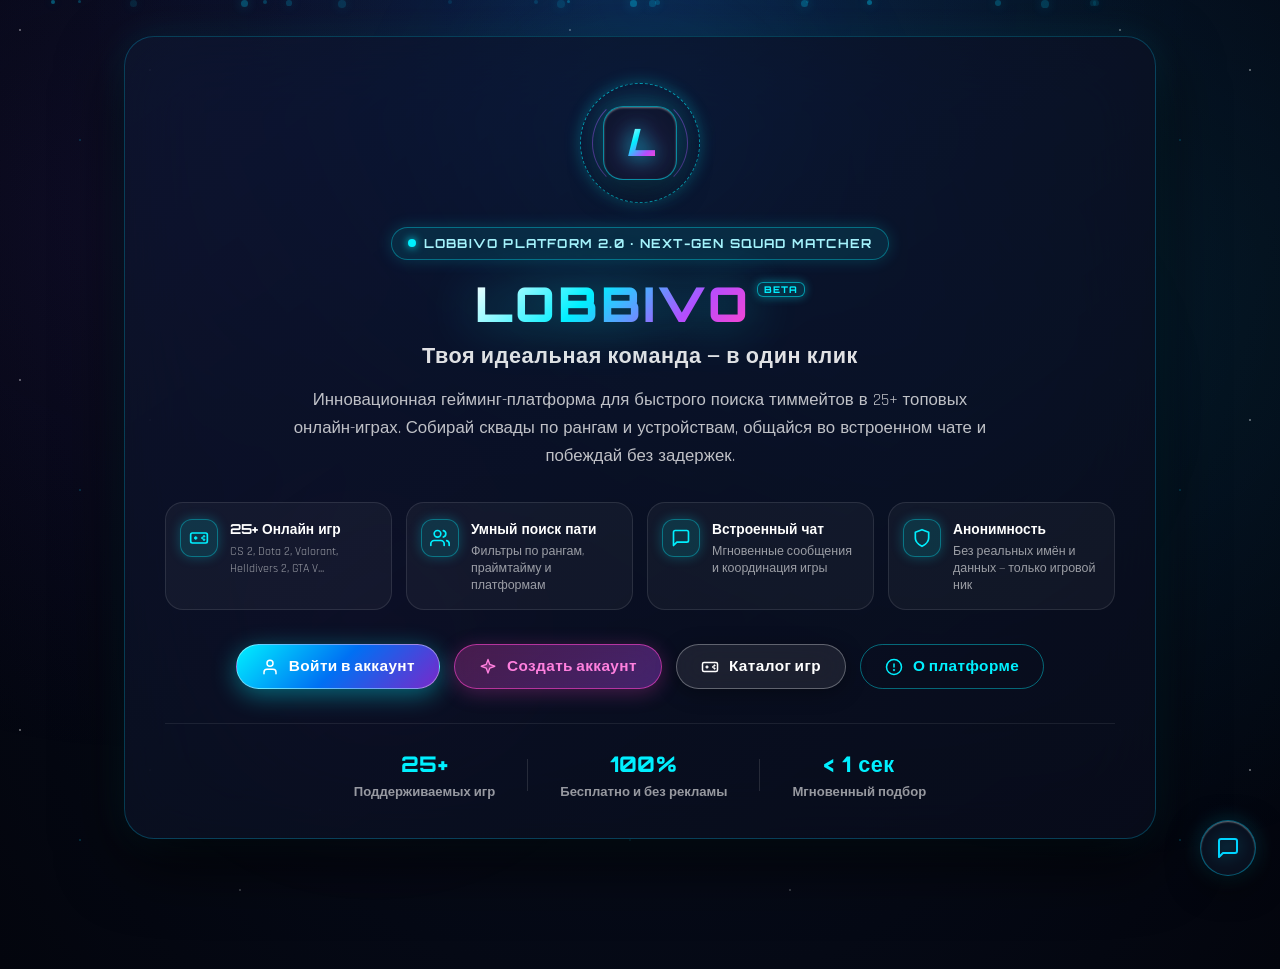
==== index.html @ b9e8d94b "Add files via upload" ====
<!DOCTYPE html>
<html lang="ru">
<head>
  <meta charset="UTF-8" />
  <meta name="viewport" content="width=device-width, initial-scale=1.0, maximum-scale=1.5, user-scalable=yes" />
  <script>
    (function() {
      try {
        var ua = navigator.userAgent || '';
        var isAndroid = /Android/i.test(ua) || (navigator.platform && /android/i.test(navigator.platform));
        if (isAndroid) {
          document.documentElement.classList.add('android-device', 'is-android');
        }
      } catch (e) {}
    })();
  </script>
  <title>LOBBIVO — Поиск тиммейтов и создание пати для 25+ онлайн-игр</title>
  <meta name="description" content="LOBBIVO — современная гейминг-платформа для быстрого поиска тиммейтов, напарников и сквадов в CS 2, Dota 2, Valorant, GTA V, Rust и др. Общайся во встроенном чате и побеждай." />
  <meta name="keywords" content="lobbivo, лоббиво, поиск тиммейтов, найти пати, поиск напарников кс 2, дота 2 тимейты, найти сквад valorant, тиммейты для игр, гейминг платформа" />
  <meta name="yandex-verification" content="14bae08dded82c6a" />
  <link rel="canonical" href="https://lobbivo.ru/" />

  <!-- Favicon & PWA Manifest for Mobile Push -->
  <link rel="icon" type="image/svg+xml" href="data:image/svg+xml,%3Csvg xmlns='http://www.w3.org/2000/svg' viewBox='0 0 100 100'%3E%3Cdefs%3E%3ClinearGradient id='g' x1='0%25' y1='0%25' x2='100%25' y2='100%25'%3E%3Cstop offset='0%25' stop-color='%2300d4ff'/%3E%3Cstop offset='50%25' stop-color='%23b44dff'/%3E%3Cstop offset='100%25' stop-color='%23ff44cc'/%3E%3C/linearGradient%3E%3C/defs%3E%3Crect width='100' height='100' rx='24' fill='url(%23g)'/%3E%3Ctext x='50' y='70' font-family='sans-serif' font-weight='900' font-size='60' fill='%23ffffff' text-anchor='middle'%3EL%3C/text%3E%3C/svg%3E" />
  <link rel="manifest" href="manifest.json" />
  <meta name="theme-color" content="#070709" />
  <meta name="mobile-web-app-capable" content="yes" />
  <meta name="apple-mobile-web-app-capable" content="yes" />
  <meta name="apple-mobile-web-app-status-bar-style" content="black-translucent" />
  <meta name="apple-mobile-web-app-title" content="Lobbivo" />

  <!-- Open Graph / Meta (Для красивого превью при отправке ссылки в Telegram, VK, Discord) -->
  <meta property="og:type" content="website" />
  <meta property="og:url" content="https://lobbivo.ru/" />
  <meta property="og:title" content="LOBBIVO — Найди свою команду для онлайн-игр" />
  <meta property="og:description" content="Платформа для быстрого поиска тиммейтов и создания сквадов в 25+ популярных играх: CS 2, Dota 2, Valorant, GTA V, Rust и др." />
  <meta property="og:site_name" content="Lobbivo" />

  <!-- Schema.org JSON-LD Structured Data for Google & Yandex -->
  <script type="application/ld+json">
  {
    "@context": "https://schema.org",
    "@type": "WebSite",
    "name": "Lobbivo",
    "url": "https://lobbivo.ru/",
    "description": "Платформа для поиска тиммейтов и создания сквадов в 25+ онлайн-играх",
    "potentialAction": {
      "@type": "SearchAction",
      "target": "https://lobbivo.ru/?q={search_term_string}",
      "query-input": "required name=search_term_string"
    }
  }
  </script>

  <!-- Telegram Web App SDK -->
  <script src="https://telegram.org/js/telegram-web-app.js"></script>

  <!-- HTTP No-Cache Headers for Immediate GitHub Pages Updates -->
  <meta http-equiv="Cache-Control" content="no-cache, no-store, must-revalidate" />
  <meta http-equiv="Pragma" content="no-cache" />
  <meta http-equiv="Expires" content="0" />

  <!-- Google Fonts (Non-blocking async load with instant system fallback) -->
  <link rel="preconnect" href="https://fonts.googleapis.com" />
  <link rel="preconnect" href="https://fonts.gstatic.com" crossorigin />
  <link rel="stylesheet" href="https://fonts.googleapis.com/css2?family=Fira+Code:wght@400;600&family=Orbitron:wght@600;700;900&family=Rajdhani:wght@500;600;700&display=swap" media="print" onload="this.media='all'" />
  <noscript>
    <link rel="stylesheet" href="https://fonts.googleapis.com/css2?family=Fira+Code:wght@400;600&family=Orbitron:wght@600;700;900&family=Rajdhani:wght@500;600;700&display=swap" />
  </noscript>

  <!-- CSS Стили (с авто-обновлением кэша v2.9.10) -->
  <link rel="stylesheet" href="css/variables.css?v=2.9.10" />
  <link rel="stylesheet" href="css/base.css?v=2.9.10" />
  <link rel="stylesheet" href="css/components.css?v=2.9.10" />
  <link rel="stylesheet" href="css/animations.css?v=2.9.10" />
  <link rel="stylesheet" href="css/media.css?v=2.9.10" />
</head>
<body>

  <!-- SVG СПРАЙТ ИКОНОК -->
  <svg style="display:none;" xmlns="http://www.w3.org/2000/svg">
    <defs>
      <linearGradient id="brandGrad" x1="0%" y1="0%" x2="100%" y2="100%">
        <stop offset="0%" stop-color="#00d4ff"/>
        <stop offset="50%" stop-color="#b44dff"/>
        <stop offset="100%" stop-color="#ff44cc"/>
      </linearGradient>
    </defs>

    <!-- ИКОНКИ МОДЕРАЦИИ И АДМИНИСТРИРОВАНИЯ -->
    <symbol id="icon-admin-shield" viewBox="0 0 24 24">
      <path d="M12 2L4 5v6.5c0 5.25 3.4 10.15 8 11.5 4.6-1.35 8-6.25 8-11.5V5l-8-3z" stroke="currentColor" stroke-width="1.8" fill="none" stroke-linejoin="round"/>
      <path d="M12 7.5l1.3 2.7 3 .4-2.2 2.1.5 3-2.6-1.4-2.6 1.4.5-3-2.2-2.1 3-.4L12 7.5z" fill="currentColor"/>
    </symbol>
    <symbol id="icon-trash" viewBox="0 0 24 24">
      <path d="M3 6h18M19 6v14a2 2 0 0 1-2 2H7a2 2 0 0 1-2-2V6m3 0V4a2 2 0 0 1 2-2h4a2 2 0 0 1 2 2v2M10 11v6M14 11v6" stroke="currentColor" stroke-width="1.8" fill="none" stroke-linecap="round" stroke-linejoin="round"/>
    </symbol>
    <symbol id="icon-mute" viewBox="0 0 24 24">
      <path d="M11 5L6 9H2v6h4l5 4V5zM23 9l-6 6M17 9l6 6" stroke="currentColor" stroke-width="1.8" fill="none" stroke-linecap="round" stroke-linejoin="round"/>
    </symbol>
    <symbol id="icon-gavel" viewBox="0 0 24 24">
      <path d="M14 13l-7.5 7.5a2.12 2.12 0 0 1-3-3L11 10M16 8l4-4 2 2-4 4M9 15l2 2M15 9l2 2M19 5l-4 4" stroke="currentColor" stroke-width="1.8" fill="none" stroke-linecap="round" stroke-linejoin="round"/>
    </symbol>
    <symbol id="icon-bell" viewBox="0 0 24 24">
      <path d="M18 8A6 6 0 0 0 6 8c0 7-3 9-3 9h18s-3-2-3-9" stroke="currentColor" stroke-width="1.8" fill="none" stroke-linecap="round" stroke-linejoin="round"/>
      <path d="M13.73 21a2 2 0 0 1-3.46 0" stroke="currentColor" stroke-width="1.8" fill="none" stroke-linecap="round" stroke-linejoin="round"/>
    </symbol>

    <!-- ИКОНКИ УСТРОЙСТВ (СТИЛИЗОВАННЫЙ КИБЕРПАНК МИНИМАЛИЗМ) -->
    <!-- 1. PC -->
    <symbol id="icon-device-pc" viewBox="0 0 24 24">
      <rect x="2" y="3" width="20" height="13" rx="2" stroke="currentColor" stroke-width="1.8" fill="none"/>
      <rect x="4" y="5" width="16" height="9" rx="1" fill="currentColor" fill-opacity="0.12"/>
      <line x1="12" y1="16" x2="12" y2="20" stroke="currentColor" stroke-width="1.8" stroke-linecap="round"/>
      <path d="M7 20h10" stroke="currentColor" stroke-width="1.8" stroke-linecap="round"/>
      <circle cx="12" cy="9.5" r="2" fill="currentColor" fill-opacity="0.3" stroke="currentColor" stroke-width="1.2"/>
    </symbol>

    <!-- 2. PlayStation -->
    <symbol id="icon-device-playstation" viewBox="0 0 24 24">
      <path d="M4 14.5c-1 3 0 5 2 5 2.5 0 3.5-3 6-3s3.5 3 6 3c2 0 3-2 2-5L19 7a3 3 0 0 0-3-3H8a3 3 0 0 0-3 3l-1 7.5z" stroke="currentColor" stroke-width="1.8" fill="none" stroke-linejoin="round"/>
      <path d="M7 9v3M5.5 10.5h3" stroke="currentColor" stroke-width="1.5" stroke-linecap="round"/>
      <circle cx="16.5" cy="9" r="0.9" fill="currentColor"/>
      <circle cx="15" cy="10.5" r="0.9" fill="currentColor"/>
      <circle cx="18" cy="10.5" r="0.9" fill="currentColor"/>
      <circle cx="16.5" cy="12" r="0.9" fill="currentColor"/>
      <rect x="10" y="7" width="4" height="2.5" rx="0.8" fill="currentColor" fill-opacity="0.35" stroke="currentColor" stroke-width="1"/>
    </symbol>

    <!-- 3. Xbox -->
    <symbol id="icon-device-xbox" viewBox="0 0 24 24">
      <path d="M4 14.5c-1.2 3.2 0 5.5 2.2 5.5 2.2 0 3.8-3.2 5.8-3.2s3.6 3.2 5.8 3.2c2.2 0 3.4-2.3 2.2-5.5L19 7a3 3 0 0 0-3-3H8a3 3 0 0 0-3 3l-1 7.5z" stroke="currentColor" stroke-width="1.8" fill="none" stroke-linejoin="round"/>
      <circle cx="12" cy="7.2" r="2.2" stroke="currentColor" stroke-width="1.3" fill="none"/>
      <path d="M10.8 6.2l2.4 2M13.2 6.2l-2.4 2" stroke="currentColor" stroke-width="1.1" stroke-linecap="round"/>
      <circle cx="7.5" cy="10" r="1.6" fill="currentColor" fill-opacity="0.4" stroke="currentColor" stroke-width="1.2"/>
      <circle cx="14" cy="13.2" r="1.6" fill="currentColor" fill-opacity="0.4" stroke="currentColor" stroke-width="1.2"/>
      <path d="M9.5 13.5h2M10.5 12.5v2" stroke="currentColor" stroke-width="1.4" stroke-linecap="round"/>
    </symbol>

    <!-- 4. Nintendo Switch -->
    <symbol id="icon-device-nintendo" viewBox="0 0 24 24">
      <rect x="2.5" y="5" width="19" height="14" rx="2.5" stroke="currentColor" stroke-width="1.8" fill="none"/>
      <rect x="7" y="6.5" width="10" height="11" rx="0.5" fill="currentColor" fill-opacity="0.15" stroke="currentColor" stroke-width="1.2"/>
      <circle cx="4.8" cy="9.5" r="1.2" fill="currentColor" fill-opacity="0.4" stroke="currentColor" stroke-width="1.1"/>
      <circle cx="4.8" cy="14" r="0.7" fill="currentColor"/>
      <circle cx="19.2" cy="13.5" r="1.2" fill="currentColor" fill-opacity="0.4" stroke="currentColor" stroke-width="1.1"/>
      <circle cx="19.2" cy="9" r="0.7" fill="currentColor"/>
      <line x1="4.8" y1="6.8" x2="4.8" y2="7.8" stroke="currentColor" stroke-width="1.2"/>
      <line x1="18.7" y1="7.3" x2="19.7" y2="7.3" stroke="currentColor" stroke-width="1.2"/>
    </symbol>

    <!-- 5. Mobile -->
    <symbol id="icon-device-mobile" viewBox="0 0 24 24">
      <rect x="5.5" y="2" width="13" height="20" rx="2.8" stroke="currentColor" stroke-width="1.8" fill="none"/>
      <rect x="7.5" y="4.5" width="9" height="15" rx="1.2" fill="currentColor" fill-opacity="0.12"/>
      <circle cx="12" cy="3.5" r="0.75" fill="currentColor"/>
      <circle cx="12" cy="11" r="2.2" stroke="currentColor" stroke-width="1.2" stroke-dasharray="2 1.5" fill="none"/>
      <circle cx="12" cy="11" r="0.75" fill="currentColor"/>
      <line x1="10" y1="18" x2="14" y2="18" stroke="currentColor" stroke-width="1.5" stroke-linecap="round"/>
    </symbol>

    <!-- 6. Other / VR / Gear -->
    <symbol id="icon-device-other" viewBox="0 0 24 24">
      <path d="M3 9a3 3 0 0 1 3-3h12a3 3 0 0 1 3 3v4a3 3 0 0 1-3 3H6a3 3 0 0 1-3-3V9z" stroke="currentColor" stroke-width="1.8" fill="none"/>
      <circle cx="8.5" cy="11" r="2.2" fill="currentColor" fill-opacity="0.3" stroke="currentColor" stroke-width="1.3"/>
      <circle cx="15.5" cy="11" r="2.2" fill="currentColor" fill-opacity="0.3" stroke="currentColor" stroke-width="1.3"/>
      <path d="M3 11C1.8 11 1 12 1 13.5S2 16 3 16M21 11c1.2 0 2 1 2 2.5s-1 2.5-2 2.5" stroke="currentColor" stroke-width="1.5" stroke-linecap="round"/>
      <line x1="10" y1="7.8" x2="14" y2="7.8" stroke="currentColor" stroke-width="1.4" stroke-linecap="round" opacity="0.6"/>
    </symbol>

    <!-- ГЛАВНАЯ ИКОНКА -->
    <symbol id="icon-main" viewBox="0 0 100 100">
      <rect x="5" y="5" width="90" height="90" rx="20" fill="url(#brandGrad)" stroke="none"/>
      <rect x="18" y="18" width="64" height="64" rx="14" fill="none" stroke="rgba(255,255,255,0.2)" stroke-width="2.5"/>
      <circle cx="35" cy="42" r="7" fill="rgba(255,255,255,0.3)" stroke="none"/>
      <circle cx="65" cy="42" r="7" fill="rgba(255,255,255,0.3)" stroke="none"/>
      <circle cx="35" cy="42" r="3.5" fill="rgba(255,255,255,0.7)" stroke="none"/>
      <circle cx="65" cy="42" r="3.5" fill="rgba(255,255,255,0.7)" stroke="none"/>
      <path d="M 32 60 Q 50 75 68 60" fill="none" stroke="rgba(255,255,255,0.4)" stroke-width="3" stroke-linecap="round"/>
      <circle cx="25" cy="25" r="3" fill="rgba(255,255,255,0.15)"/>
      <circle cx="75" cy="25" r="3" fill="rgba(255,255,255,0.15)"/>
      <circle cx="25" cy="75" r="3" fill="rgba(255,255,255,0.15)"/>
      <circle cx="75" cy="75" r="3" fill="rgba(255,255,255,0.15)"/>
    </symbol>

    <!-- ИКОНКИ ДЛЯ 25 ИГР (МИНИМАЛИСТИЧНЫЕ УЗНАВАЕМЫЕ ЛОГОТИПЫ) -->
    <!-- 1. CS 2 -->
    <symbol id="icon-csgo" viewBox="0 0 24 24">
      <circle cx="12" cy="12" r="9.5" stroke="currentColor" stroke-width="1.8" fill="none"/>
      <path d="M12 2.5v3M12 18.5v3M2.5 12h3M18.5 12h3" stroke="currentColor" stroke-width="1.8" stroke-linecap="round"/>
      <path d="M8 8h3v8H8zm5 0h3v8h-3z" fill="currentColor" fill-opacity="0.35" stroke="currentColor" stroke-width="1.4"/>
      <circle cx="12" cy="12" r="1.5" fill="currentColor"/>
    </symbol>

    <!-- 2. Dota 2 -->
    <symbol id="icon-dota2" viewBox="0 0 24 24">
      <rect x="3" y="3" width="18" height="18" rx="3.5" stroke="currentColor" stroke-width="1.8" fill="none"/>
      <path d="M6 6h4.5v4.5H6z" fill="currentColor" fill-opacity="0.35" stroke="currentColor" stroke-width="1.4"/>
      <path d="M13.5 13.5H18V18h-4.5z" fill="currentColor" fill-opacity="0.35" stroke="currentColor" stroke-width="1.4"/>
      <path d="M18.5 5.5L5.5 18.5" stroke="currentColor" stroke-width="2.2" stroke-linecap="round"/>
    </symbol>

    <!-- 3. Valorant -->
    <symbol id="icon-valorant" viewBox="0 0 24 24">
      <path d="M3.5 4h5.5l7 14h-5.5z" fill="currentColor" fill-opacity="0.35" stroke="currentColor" stroke-width="1.6" stroke-linejoin="round"/>
      <path d="M16 4h4.5l-4 7.5h-4.5z" fill="currentColor" fill-opacity="0.35" stroke="currentColor" stroke-width="1.6" stroke-linejoin="round"/>
    </symbol>

    <!-- 4. GTA V Online -->
    <symbol id="icon-gta5" viewBox="0 0 24 24">
      <path d="M4 3h5l3 11 3-11h5l-6 18h-4L4 3z" fill="currentColor" fill-opacity="0.3" stroke="currentColor" stroke-width="1.8" stroke-linejoin="round"/>
      <path d="M8.5 8.5h7M10 13h4" stroke="currentColor" stroke-width="1.6" stroke-linecap="round"/>
    </symbol>

    <!-- 5. Rust -->
    <symbol id="icon-rust" viewBox="0 0 24 24">
      <circle cx="12" cy="12" r="9" stroke="currentColor" stroke-width="1.8" fill="none"/>
      <circle cx="12" cy="12" r="3" fill="currentColor" fill-opacity="0.35" stroke="currentColor" stroke-width="1.5"/>
      <path d="M12 3v6M4.2 16.5l5.2-3M19.8 16.5l-5.2-3" stroke="currentColor" stroke-width="2" stroke-linecap="round"/>
      <path d="M9.5 5.5a7 7 0 0 1 5 0M4.5 14.5a7 7 0 0 1 2.5-4.5M19.5 14.5a7 7 0 0 0-2.5-4.5" stroke="currentColor" stroke-width="1.6" stroke-linecap="round"/>
    </symbol>

    <!-- 6. Apex Legends -->
    <symbol id="icon-apex" viewBox="0 0 24 24">
      <path d="M12 2L3 19h4.5l4.5-9 4.5 9H21L12 2z" fill="currentColor" fill-opacity="0.35" stroke="currentColor" stroke-width="1.8" stroke-linejoin="round"/>
      <path d="M8.5 15.5h7" stroke="currentColor" stroke-width="2" stroke-linecap="round"/>
    </symbol>

    <!-- 7. Fortnite -->
    <symbol id="icon-fortnite" viewBox="0 0 24 24">
      <path d="M6 3h12v4.5h-7v3.5h6v4h-6V21H6V3z" fill="currentColor" fill-opacity="0.3" stroke="currentColor" stroke-width="1.8" stroke-linejoin="round"/>
      <circle cx="15.5" cy="17" r="1.5" fill="currentColor"/>
    </symbol>

    <!-- 8. Minecraft -->
    <symbol id="icon-minecraft" viewBox="0 0 24 24">
      <rect x="3" y="3" width="18" height="18" rx="3" stroke="currentColor" stroke-width="1.8" fill="none"/>
      <rect x="6.5" y="7" width="3.5" height="3.5" fill="currentColor"/>
      <rect x="14" y="7" width="3.5" height="3.5" fill="currentColor"/>
      <path d="M10 10.5h4v3h2v4.5h-2.5v-2h-3v2H8V13.5h2v-3z" fill="currentColor"/>
    </symbol>

    <!-- 9. Warzone -->
    <symbol id="icon-warzone" viewBox="0 0 24 24">
      <circle cx="12" cy="12" r="9.5" stroke="currentColor" stroke-width="1.6" stroke-dasharray="4 2" fill="none"/>
      <path d="M7.5 11c0-3 2-5 4.5-5s4.5 2 4.5 5c0 2-.8 3.2-1.5 4v2.5h-6V15c-.7-.8-1.5-2-1.5-4z" fill="currentColor" fill-opacity="0.3" stroke="currentColor" stroke-width="1.6"/>
      <circle cx="10" cy="11.5" r="1" fill="currentColor"/>
      <circle cx="14" cy="11.5" r="1" fill="currentColor"/>
      <path d="M10 17.5v2M12 17.5v2M14 17.5v2" stroke="currentColor" stroke-width="1.5" stroke-linecap="round"/>
    </symbol>

    <!-- 10. PUBG -->
    <symbol id="icon-pubg" viewBox="0 0 24 24">
      <path d="M4 13C4 7.5 7.5 4 12 4s8 3.5 8 9v4c0 1.5-1 2-2 2H6c-1 0-2-.5-2-2v-4z" fill="currentColor" fill-opacity="0.25" stroke="currentColor" stroke-width="1.8"/>
      <path d="M5 11h14v4H5z" fill="currentColor" fill-opacity="0.35" stroke="currentColor" stroke-width="1.5"/>
      <line x1="7" y1="13" x2="17" y2="13" stroke="currentColor" stroke-width="2" stroke-linecap="round"/>
      <path d="M8 17h8" stroke="currentColor" stroke-width="1.5" stroke-linecap="round"/>
    </symbol>

    <!-- 11. Rocket League -->
    <symbol id="icon-rocket" viewBox="0 0 24 24">
      <path d="M12 2l8 4v7c0 5-3.5 8-8 9-4.5-1-8-4-8-9V6l8-4z" stroke="currentColor" stroke-width="1.6" fill="none"/>
      <path d="M9 13.5l3-6 3 6-1 2h-4l-1-2z" fill="currentColor" fill-opacity="0.35" stroke="currentColor" stroke-width="1.5"/>
      <path d="M10.5 15.5l-1.5 2M13.5 15.5l1.5 2M12 15.5v3" stroke="currentColor" stroke-width="1.5" stroke-linecap="round"/>
    </symbol>

    <!-- 12. Rainbow Six Siege -->
    <symbol id="icon-rainbow" viewBox="0 0 24 24">
      <circle cx="12" cy="12" r="9.5" stroke="currentColor" stroke-width="1.8" fill="none"/>
      <path d="M14 6h-3.5a4.5 4.5 0 0 0-4.5 4.5V13a4.5 4.5 0 1 0 9 0v-1h-4.5" stroke="currentColor" stroke-width="2" stroke-linecap="round" stroke-linejoin="round" fill="none"/>
      <circle cx="12" cy="14" r="1.5" fill="currentColor"/>
    </symbol>

    <!-- 13. Overwatch 2 -->
    <symbol id="icon-overwatch" viewBox="0 0 24 24">
      <circle cx="12" cy="12" r="9.5" stroke="currentColor" stroke-width="1.8" fill="none"/>
      <path d="M7 6l5 4 5-4" stroke="currentColor" stroke-width="2" stroke-linecap="round" stroke-linejoin="round" fill="none"/>
      <path d="M6 14.5l3.5-3 2.5 2 2.5-2 3.5 3" stroke="currentColor" stroke-width="2" stroke-linecap="round" stroke-linejoin="round" fill="none"/>
      <path d="M9.5 11.5v6M14.5 11.5v6" stroke="currentColor" stroke-width="2" stroke-linecap="round"/>
    </symbol>

    <!-- 14. League of Legends -->
    <symbol id="icon-league" viewBox="0 0 24 24">
      <path d="M4 3h4v13h10v4H4V3z" fill="currentColor" fill-opacity="0.35" stroke="currentColor" stroke-width="1.8" stroke-linejoin="round"/>
      <path d="M11 6l5 4-5 4M14 3l6 6-6 6" stroke="currentColor" stroke-width="1.6" stroke-linecap="round" stroke-linejoin="round"/>
    </symbol>

    <!-- 15. Escape from Tarkov -->
    <symbol id="icon-tarkov" viewBox="0 0 24 24">
      <polygon points="12,2 22,7 22,17 12,22 2,17 2,7" stroke="currentColor" stroke-width="1.8" fill="none"/>
      <path d="M8 8l8 8M16 8l-8 8" stroke="currentColor" stroke-width="1.6"/>
      <circle cx="12" cy="12" r="3" fill="currentColor" fill-opacity="0.35" stroke="currentColor" stroke-width="1.6"/>
      <line x1="12" y1="5" x2="12" y2="19" stroke="currentColor" stroke-width="1.5" stroke-dasharray="2 2"/>
    </symbol>

    <!-- 16. Destiny 2 -->
    <symbol id="icon-destiny" viewBox="0 0 24 24">
      <path d="M12 3l3.5 6.5h-7L12 3z" fill="currentColor" fill-opacity="0.35" stroke="currentColor" stroke-width="1.6"/>
      <path d="M4 14l6.5-1.5-3.5 6L4 14z" fill="currentColor" fill-opacity="0.35" stroke="currentColor" stroke-width="1.6"/>
      <path d="M20 14l-6.5-1.5 3.5 6L20 14z" fill="currentColor" fill-opacity="0.35" stroke="currentColor" stroke-width="1.6"/>
      <circle cx="12" cy="12" r="2" fill="currentColor"/>
    </symbol>

    <!-- 17. World of Warcraft -->
    <symbol id="icon-wow" viewBox="0 0 24 24">
      <circle cx="12" cy="12" r="9.5" stroke="currentColor" stroke-width="1.6" fill="none"/>
      <path d="M5 7l3 10 4-7 4 7 3-10" stroke="currentColor" stroke-width="2" stroke-linecap="round" stroke-linejoin="round" fill="none"/>
      <path d="M9 13.5h6" stroke="currentColor" stroke-width="1.6"/>
      <circle cx="12" cy="6.5" r="1.5" fill="currentColor"/>
    </symbol>

    <!-- 18. Deadlock -->
    <symbol id="icon-deadlock" viewBox="0 0 24 24">
      <polygon points="12,2 21,12 12,22 3,12" stroke="currentColor" stroke-width="1.8" fill="none"/>
      <circle cx="12" cy="10" r="3" fill="currentColor" fill-opacity="0.35" stroke="currentColor" stroke-width="1.5"/>
      <path d="M10.5 12.5L9.5 17h5l-1-4.5" fill="currentColor" fill-opacity="0.35" stroke="currentColor" stroke-width="1.5"/>
      <circle cx="12" cy="10" r="1" fill="currentColor"/>
    </symbol>

    <!-- 19. Marvel Rivals -->
    <symbol id="icon-marvel" viewBox="0 0 24 24">
      <rect x="3" y="4" width="18" height="16" rx="2.5" stroke="currentColor" stroke-width="1.8" fill="none"/>
      <path d="M6 16V8l3.5 5L13 8v8" stroke="currentColor" stroke-width="2" stroke-linecap="round" stroke-linejoin="round" fill="none"/>
      <path d="M15.5 16v-8h2.5a2 2 0 0 1 0 4h-2.5l2.5 4" stroke="currentColor" stroke-width="1.8" stroke-linecap="round" stroke-linejoin="round"/>
    </symbol>

    <!-- 20. XDefiant -->
    <symbol id="icon-xdefiant" viewBox="0 0 24 24">
      <path d="M4 4l6 8-6 8h4.5l3.5-5 3.5 5H20l-6-8 6-8h-4.5L12 9 8.5 4H4z" fill="currentColor" fill-opacity="0.35" stroke="currentColor" stroke-width="1.6" stroke-linejoin="round"/>
      <circle cx="12" cy="12" r="1.5" fill="currentColor"/>
    </symbol>

    <!-- 21. The Finals -->
    <symbol id="icon-thefinals" viewBox="0 0 24 24">
      <polygon points="12,3 21,19 3,19" stroke="currentColor" stroke-width="1.8" fill="none"/>
      <polygon points="12,8 17,17 7,17" fill="currentColor" fill-opacity="0.35" stroke="currentColor" stroke-width="1.5"/>
      <line x1="9" y1="12" x2="15" y2="12" stroke="currentColor" stroke-width="1.8" stroke-linecap="round"/>
      <circle cx="12" cy="14.5" r="1" fill="currentColor"/>
    </symbol>

    <!-- 22. Ready or Not -->
    <symbol id="icon-readyornot" viewBox="0 0 24 24">
      <polygon points="12,2 21,6 21,14 12,22 3,14 3,6" stroke="currentColor" stroke-width="1.8" fill="none"/>
      <path d="M12 6l1.8 3.8 4.2.6-3 3 .7 4.2-3.7-2-3.7 2 .7-4.2-3-3 4.2-.6z" fill="currentColor" fill-opacity="0.35" stroke="currentColor" stroke-width="1.4"/>
    </symbol>

    <!-- 23. Helldivers 2 -->
    <symbol id="icon-helldivers2" viewBox="0 0 24 24">
      <circle cx="12" cy="12" r="9.5" stroke="currentColor" stroke-width="1.8" fill="none"/>
      <path d="M8 8l4-3 4 3v4c0 3-1.5 5-4 6-2.5-1-4-3-4-6V8z" fill="currentColor" fill-opacity="0.35" stroke="currentColor" stroke-width="1.6"/>
      <path d="M10 10.5h.01M14 10.5h.01" stroke="currentColor" stroke-width="2.5" stroke-linecap="round"/>
      <path d="M10.5 14h3" stroke="currentColor" stroke-width="1.5" stroke-linecap="round"/>
      <path d="M4 12h3M17 12h3" stroke="currentColor" stroke-width="1.8" stroke-linecap="round"/>
    </symbol>

    <!-- 24. Palworld -->
    <symbol id="icon-palworld" viewBox="0 0 24 24">
      <circle cx="12" cy="12" r="9.5" stroke="currentColor" stroke-width="1.8" fill="none"/>
      <path d="M12 4c2 3 4 5.5 4 8.5a4 4 0 1 1-8 0c0-3 2-5.5 4-8.5z" fill="currentColor" fill-opacity="0.35" stroke="currentColor" stroke-width="1.6"/>
      <circle cx="12" cy="13.5" r="1.5" fill="currentColor"/>
    </symbol>

    <!-- 25. Baldur's Gate 3 -->
    <symbol id="icon-bg3" viewBox="0 0 24 24">
      <polygon points="12,2 21,7 21,17 12,22 3,17 3,7" stroke="currentColor" stroke-width="1.8" fill="none"/>
      <path d="M9 8a3 3 0 0 1 6 0c0 2-1 3-1 4.5v3.5l-2-1.5-2 1.5v-3.5C10 11 9 10 9 8z" fill="currentColor" fill-opacity="0.35" stroke="currentColor" stroke-width="1.5"/>
      <path d="M7 11c0 2 1 3.5 2 4M17 11c0 2-1 3.5-2 4" stroke="currentColor" stroke-width="1.5" stroke-linecap="round"/>
      <circle cx="12" cy="8.5" r="1" fill="currentColor"/>
    </symbol>

    <symbol id="icon-default" viewBox="0 0 24 24">
      <path d="M12 2C6.48 2 2 6.48 2 12s4.48 10 10 10 10-4.48 10-10S17.52 2 12 2z" stroke="currentColor" stroke-width="2" fill="none"/>
      <circle cx="12" cy="12" r="3" fill="currentColor" opacity="0.3"/>
    </symbol>

    <!-- ИКОНКИ МЕНЮ ПРОФИЛЯ (ФОТО 2) -->
    <symbol id="icon-user-round" viewBox="0 0 24 24">
      <circle cx="12" cy="7" r="4" stroke="currentColor" stroke-width="1.8" fill="none"/>
      <path d="M4 21v-2a6 6 0 0 1 12 0v2" stroke="currentColor" stroke-width="1.8" fill="none" stroke-linecap="round"/>
    </symbol>
    <symbol id="icon-palette-menu" viewBox="0 0 24 24">
      <path d="M12 2C6.5 2 2 6.5 2 12s4.5 10 10 10c1.1 0 2-.9 2-2 0-.5-.2-1-.5-1.4-.3-.4-.5-.9-.5-1.6 0-1.1.9-2 2-2h2.4c3.1 0 5.6-2.5 5.6-5.6C23 6.1 18 2 12 2z" stroke="currentColor" stroke-width="1.8" fill="none"/>
      <circle cx="7.5" cy="11.5" r="1.3" fill="currentColor"/>
      <circle cx="10.5" cy="7.5" r="1.3" fill="currentColor"/>
      <circle cx="14.5" cy="7.5" r="1.3" fill="currentColor"/>
      <circle cx="17.5" cy="11.5" r="1.3" fill="currentColor"/>
    </symbol>
    <symbol id="icon-nodes-menu" viewBox="0 0 24 24">
      <circle cx="12" cy="12" r="3" stroke="currentColor" stroke-width="1.8" fill="none"/>
      <circle cx="5" cy="6" r="2" stroke="currentColor" stroke-width="1.6" fill="currentColor" fill-opacity="0.3"/>
      <circle cx="19" cy="6" r="2" stroke="currentColor" stroke-width="1.6" fill="currentColor" fill-opacity="0.3"/>
      <circle cx="5" cy="18" r="2" stroke="currentColor" stroke-width="1.6" fill="currentColor" fill-opacity="0.3"/>
      <circle cx="19" cy="18" r="2" stroke="currentColor" stroke-width="1.6" fill="currentColor" fill-opacity="0.3"/>
      <line x1="6.5" y1="7.5" x2="9.8" y2="10.2" stroke="currentColor" stroke-width="1.6"/>
      <line x1="17.5" y1="7.5" x2="14.2" y2="10.2" stroke="currentColor" stroke-width="1.6"/>
      <line x1="6.5" y1="16.5" x2="9.8" y2="13.8" stroke="currentColor" stroke-width="1.6"/>
      <line x1="17.5" y1="16.5" x2="14.2" y2="13.8" stroke="currentColor" stroke-width="1.6"/>
    </symbol>
    <symbol id="icon-logout-door" viewBox="0 0 24 24">
      <rect x="3" y="4" width="9" height="16" rx="2" stroke="currentColor" stroke-width="1.8" fill="none"/>
      <path d="M14 8l4 4-4 4" stroke="currentColor" stroke-width="1.8" stroke-linecap="round" stroke-linejoin="round"/>
      <line x1="8" y1="12" x2="18" y2="12" stroke="currentColor" stroke-width="1.8" stroke-linecap="round"/>
    </symbol>

    <!-- ИКОНКИ ИНТЕРФЕЙСА -->
    <symbol id="icon-chat" viewBox="0 0 24 24"><path d="M21 15a2 2 0 0 1-2 2H7l-4 4V5a2 2 0 0 1 2-2h14a2 2 0 0 1 2 2z" stroke="currentColor" stroke-width="2" fill="none" stroke-linecap="round" stroke-linejoin="round"/></symbol>
    <symbol id="icon-close" viewBox="0 0 24 24"><path d="M18 6L6 18" stroke="currentColor" stroke-width="2" stroke-linecap="round"/><path d="M6 6l12 12" stroke="currentColor" stroke-width="2" stroke-linecap="round"/></symbol>
    <symbol id="icon-send" viewBox="0 0 24 24"><path d="M2 21L23 12 2 3v7l15 2-15 2z" fill="currentColor"/></symbol>
    <symbol id="icon-profile" viewBox="0 0 24 24"><path d="M20 21v-2a4 4 0 0 0-4-4H8a4 4 0 0 0-4 4v2" stroke="currentColor" stroke-width="2" fill="none" stroke-linecap="round"/><circle cx="12" cy="7" r="4" stroke="currentColor" stroke-width="2" fill="none"/></symbol>
    <symbol id="icon-about" viewBox="0 0 24 24"><circle cx="12" cy="12" r="10" stroke="currentColor" stroke-width="2" fill="none"/><circle cx="12" cy="16" r="1" fill="currentColor"/><path d="M12 8v4" stroke="currentColor" stroke-width="2" stroke-linecap="round"/></symbol>
    <symbol id="icon-logout" viewBox="0 0 24 24"><path d="M9 21H5a2 2 0 0 1-2-2V5a2 2 0 0 1 2-2h4" stroke="currentColor" stroke-width="2" fill="none" stroke-linecap="round"/><polyline points="16 17 21 12 16 7" stroke="currentColor" stroke-width="2" fill="none" stroke-linecap="round"/><line x1="21" y1="12" x2="9" y2="12" stroke="currentColor" stroke-width="2"/></symbol>
    <symbol id="icon-back" viewBox="0 0 24 24"><polyline points="15 18 9 12 15 6" stroke="currentColor" stroke-width="2" fill="none" stroke-linecap="round"/></symbol>
    <symbol id="icon-game" viewBox="0 0 24 24"><rect x="2" y="6" width="20" height="12" rx="2" stroke="currentColor" stroke-width="2" fill="none"/><line x1="6" y1="12" x2="10" y2="12" stroke="currentColor" stroke-width="2"/><line x1="8" y1="10" x2="8" y2="14" stroke="currentColor" stroke-width="2"/><circle cx="16" cy="12" r="1" fill="currentColor"/><circle cx="18" cy="10" r="1" fill="currentColor"/><circle cx="18" cy="14" r="1" fill="currentColor"/></symbol>
    <symbol id="icon-users" viewBox="0 0 24 24"><path d="M17 21v-2a4 4 0 0 0-4-4H5a4 4 0 0 0-4 4v2" stroke="currentColor" stroke-width="2" fill="none" stroke-linecap="round"/><circle cx="9" cy="7" r="4" stroke="currentColor" stroke-width="2" fill="none"/><path d="M23 21v-2a4 4 0 0 0-3-3.87" stroke="currentColor" stroke-width="2" fill="none" stroke-linecap="round"/><path d="M16 3.13a4 4 0 0 1 0 7.75" stroke="currentColor" stroke-width="2" fill="none" stroke-linecap="round"/></symbol>
    <symbol id="icon-home" viewBox="0 0 24 24"><path d="M3 12l2-2m0 0l7-7 7 7M5 10v10a1 1 0 001 1h3m10-11l2 2m-2-2v10a1 1 0 01-1 1h-3m-4 0a1 1 0 01-1-1v-4a1 1 0 011-1h2a1 1 0 011 1v4a1 1 0 01-1 1" stroke="currentColor" stroke-width="2" fill="none" stroke-linecap="round"/></symbol>
    <symbol id="icon-flag" viewBox="0 0 24 24"><path d="M4 21V4h16l-4 6 4 6H4" stroke="currentColor" stroke-width="2" fill="none" stroke-linecap="round"/></symbol>
    <symbol id="icon-plus" viewBox="0 0 24 24"><path d="M12 4v16M4 12h16" stroke="currentColor" stroke-width="2" stroke-linecap="round"/></symbol>
    <symbol id="icon-settings" viewBox="0 0 24 24"><circle cx="12" cy="12" r="3" stroke="currentColor" stroke-width="2" fill="none"/><path d="M12 1v4M12 19v4M4.22 4.22l2.83 2.83M16.95 16.95l2.83 2.83M1 12h4M19 12h4M4.22 19.78l2.83-2.83M16.95 7.05l2.83-2.83" stroke="currentColor" stroke-width="2" stroke-linecap="round"/></symbol>
    <symbol id="icon-search" viewBox="0 0 24 24"><circle cx="11" cy="11" r="8" stroke="currentColor" stroke-width="2" fill="none"/><line x1="21" y1="21" x2="16.65" y2="16.65" stroke="currentColor" stroke-width="2" stroke-linecap="round"/></symbol>
    <symbol id="icon-check" viewBox="0 0 24 24"><polyline points="20 6 9 17 4 12" stroke="currentColor" stroke-width="2" fill="none" stroke-linecap="round" stroke-linejoin="round"/></symbol>
    <symbol id="icon-chevron-down" viewBox="0 0 24 24"><polyline points="6 9 12 15 18 9" stroke="currentColor" stroke-width="2.2" fill="none" stroke-linecap="round" stroke-linejoin="round"/></symbol>
    <symbol id="icon-sparkles" viewBox="0 0 24 24"><path d="M12 2l2.4 6.6L21 11l-6.6 2.4L12 20l-2.4-6.6L3 11l6.6-2.4z" stroke="currentColor" stroke-width="1.8" fill="currentColor" fill-opacity="0.25" stroke-linejoin="round"/></symbol>
    <symbol id="icon-shield" viewBox="0 0 24 24"><path d="M12 22s8-4 8-10V5l-8-3-8 3v7c0 6 8 10 8 10z" stroke="currentColor" stroke-width="2" fill="none" stroke-linecap="round" stroke-linejoin="round"/></symbol>
    <symbol id="icon-lock" viewBox="0 0 24 24"><rect x="3" y="11" width="18" height="11" rx="2" ry="2" stroke="currentColor" stroke-width="2" fill="none"/><path d="M7 11V7a5 5 0 0 1 10 0v4" stroke="currentColor" stroke-width="2" fill="none"/></symbol>
    <symbol id="icon-eye" viewBox="0 0 24 24"><path d="M1 12s4-8 11-8 11 8 11 8-4 8-11 8-11-8-11-8z" stroke="currentColor" stroke-width="2" fill="none" stroke-linecap="round" stroke-linejoin="round"/><circle cx="12" cy="12" r="3" stroke="currentColor" stroke-width="2" fill="none"/></symbol>
    <symbol id="icon-heart" viewBox="0 0 24 24"><path d="M20.84 4.61a5.5 5.5 0 0 0-7.78 0L12 5.67l-1.06-1.06a5.5 5.5 0 0 0-7.78 7.78l1.06 1.06L12 21.23l7.78-7.78 1.06-1.06a5.5 5.5 0 0 0 0-7.78z" stroke="currentColor" stroke-width="2" fill="none" stroke-linecap="round" stroke-linejoin="round"/></symbol>
    
    <!-- ИКОНКИ МАГАЗИНА, ПРЕМИУМА И КАСТОМИЗАЦИИ -->
    <symbol id="icon-shop" viewBox="0 0 24 24">
      <path d="M3 9l1.5-5h15L21 9v11a2 2 0 0 1-2 2H5a2 2 0 0 1-2-2V9z" stroke="currentColor" stroke-width="1.8" fill="none" stroke-linejoin="round"/>
      <path d="M3 9h18" stroke="currentColor" stroke-width="1.8"/>
      <path d="M9 13a3 3 0 0 0 6 0" stroke="currentColor" stroke-width="1.8" fill="none" stroke-linecap="round"/>
    </symbol>
    <symbol id="icon-crown" viewBox="0 0 24 24">
      <path d="M2 19h20v2H2z" fill="currentColor"/>
      <path d="M3 17l2-11 5 5 4-7 4 7 5-5 2 11H3z" stroke="currentColor" stroke-width="1.6" fill="currentColor" fill-opacity="0.25" stroke-linejoin="round"/>
      <circle cx="5" cy="6" r="1.5" fill="currentColor"/>
      <circle cx="12" cy="4" r="1.8" fill="currentColor"/>
      <circle cx="19" cy="6" r="1.5" fill="currentColor"/>
    </symbol>
    <symbol id="icon-badge-vip" viewBox="0 0 24 24">
      <path d="M12 2l8 4.5v6.5c0 5-3.5 9.5-8 11-4.5-1.5-8-6-8-11V6.5L12 2z" stroke="currentColor" stroke-width="1.8" fill="none" stroke-linejoin="round"/>
      <path d="M7.5 10l2.5 5 2.5-5M14 10h2.5a1.5 1.5 0 0 1 0 3H14v2" stroke="currentColor" stroke-width="1.6" stroke-linecap="round" stroke-linejoin="round"/>
    </symbol>
    <symbol id="icon-frame" viewBox="0 0 24 24">
      <rect x="3" y="3" width="18" height="18" rx="4" stroke="currentColor" stroke-width="1.8" fill="none"/>
      <circle cx="12" cy="12" r="4.5" stroke="currentColor" stroke-width="1.8" fill="none"/>
      <path d="M3 9h3M18 9h3M3 15h3M18 15h3M9 3v3M9 18v3M15 3v3M15 18v3" stroke="currentColor" stroke-width="1.5" stroke-linecap="round"/>
    </symbol>
    <symbol id="icon-squad-boost" viewBox="0 0 24 24">
      <path d="M13 2L3 14h9l-1 8 10-12h-9l1-8z" stroke="currentColor" stroke-width="1.8" fill="currentColor" fill-opacity="0.3" stroke-linejoin="round"/>
    </symbol>
    <symbol id="icon-palette-shop" viewBox="0 0 24 24">
      <path d="M12 2C6.5 2 2 6.5 2 12s4.5 10 10 10c1.1 0 2-.9 2-2 0-.5-.2-1-.5-1.4-.3-.4-.5-.9-.5-1.6 0-1.1.9-2 2-2h2.4c3.1 0 5.6-2.5 5.6-5.6C23 6.1 18 2 12 2z" stroke="currentColor" stroke-width="1.8" fill="none"/>
      <circle cx="7.5" cy="11.5" r="1.3" fill="currentColor"/>
      <circle cx="10.5" cy="7.5" r="1.3" fill="currentColor"/>
      <circle cx="14.5" cy="7.5" r="1.3" fill="currentColor"/>
    </symbol>
    <symbol id="icon-close-sm" viewBox="0 0 24 24">
      <line x1="18" y1="6" x2="6" y2="18" stroke="currentColor" stroke-width="2" stroke-linecap="round"/>
      <line x1="6" y1="6" x2="18" y2="18" stroke="currentColor" stroke-width="2" stroke-linecap="round"/>
    </symbol>
    <symbol id="icon-check-circle" viewBox="0 0 24 24">
      <circle cx="12" cy="12" r="9" stroke="currentColor" stroke-width="1.8" fill="none"/>
      <polyline points="8 12 11 15 16 9" stroke="currentColor" stroke-width="2" fill="none" stroke-linecap="round" stroke-linejoin="round"/>
    </symbol>
    <symbol id="icon-flame" viewBox="0 0 24 24">
      <path d="M8.5 14.5A4.5 4.5 0 0 0 13 19a4.5 4.5 0 0 0 4.5-4.5c0-2.5-2-4.5-3.5-6.5C13 10 11.5 11 11 11.5c0-1.5 1.5-3.5 1.5-5.5-2 1-5 4-5 8.5z" fill="currentColor" fill-opacity="0.35" stroke="currentColor" stroke-width="1.8" stroke-linejoin="round"/>
      <path d="M12 18a2 2 0 0 0 2-2c0-1-1-2-2-3-1 1-2 2-2 3a2 2 0 0 0 2 2z" fill="currentColor"/>
    </symbol>
    <symbol id="icon-cyber" viewBox="0 0 24 24">
      <polygon points="13 2 3 14 12 14 11 22 21 10 12 10 13 2" fill="currentColor" fill-opacity="0.35" stroke="currentColor" stroke-width="1.8" stroke-linejoin="round"/>
    </symbol>
    <symbol id="icon-ice" viewBox="0 0 24 24">
      <line x1="12" y1="2" x2="12" y2="22" stroke="currentColor" stroke-width="1.8" stroke-linecap="round"/>
      <line x1="2" y1="12" x2="22" y2="12" stroke="currentColor" stroke-width="1.8" stroke-linecap="round"/>
      <line x1="4.93" y1="4.93" x2="19.07" y2="19.07" stroke="currentColor" stroke-width="1.8" stroke-linecap="round"/>
      <line x1="19.07" y1="4.93" x2="4.93" y2="19.07" stroke="currentColor" stroke-width="1.8" stroke-linecap="round"/>
      <circle cx="12" cy="12" r="2.5" fill="currentColor"/>
    </symbol>
    <symbol id="icon-ghost" viewBox="0 0 24 24">
      <path d="M9 22h6c5 0 7-3 7-8a8 8 0 0 0-16 0c0 5 2 8 7 8z" stroke="currentColor" stroke-width="1.8" fill="currentColor" fill-opacity="0.25" stroke-linejoin="round"/>
      <circle cx="9" cy="9" r="1.5" fill="currentColor"/>
      <circle cx="15" cy="9" r="1.5" fill="currentColor"/>
      <path d="M9 15c1.5 1 4.5 1 6 0" stroke="currentColor" stroke-width="1.8" stroke-linecap="round"/>
    </symbol>
    <symbol id="icon-ban" viewBox="0 0 24 24">
      <circle cx="12" cy="12" r="9" stroke="currentColor" stroke-width="1.8" fill="none"/>
      <line x1="5.6" y1="5.6" x2="18.4" y2="18.4" stroke="currentColor" stroke-width="1.8" stroke-linecap="round"/>
    </symbol>
    <symbol id="icon-info" viewBox="0 0 24 24">
      <circle cx="12" cy="12" r="9.5" stroke="currentColor" stroke-width="1.8" fill="none"/>
      <line x1="12" y1="8" x2="12" y2="8.01" stroke="currentColor" stroke-width="2.5" stroke-linecap="round"/>
      <line x1="12" y1="12" x2="12" y2="16" stroke="currentColor" stroke-width="1.8" stroke-linecap="round"/>
    </symbol>
    <symbol id="icon-globe" viewBox="0 0 24 24">
      <circle cx="12" cy="12" r="9.5" stroke="currentColor" stroke-width="1.8" fill="none"/>
      <path d="M2.5 12h19M12 2.5a15 15 0 0 1 0 19M12 2.5a15 15 0 0 0 0 19" stroke="currentColor" stroke-width="1.6" fill="none"/>
    </symbol>
    <symbol id="icon-clock" viewBox="0 0 24 24">
      <circle cx="12" cy="12" r="9.5" stroke="currentColor" stroke-width="1.8" fill="none"/>
      <polyline points="12 6 12 12 16 14" stroke="currentColor" stroke-width="1.8" stroke-linecap="round" stroke-linejoin="round" fill="none"/>
    </symbol>
    <symbol id="icon-volume" viewBox="0 0 24 24">
      <polygon points="11 5 6 9 2 9 2 15 6 15 11 19 11 5" stroke="currentColor" stroke-width="1.8" fill="currentColor" fill-opacity="0.25" stroke-linejoin="round"/>
      <path d="M15.54 8.46a5 5 0 0 1 0 7.07M19.07 4.93a10 10 0 0 1 0 14.14" stroke="currentColor" stroke-width="1.8" stroke-linecap="round" fill="none"/>
    </symbol>
    <symbol id="icon-arrow-right" viewBox="0 0 24 24">
      <line x1="5" y1="12" x2="19" y2="12" stroke="currentColor" stroke-width="2" stroke-linecap="round"/>
      <polyline points="12 5 19 12 12 19" stroke="currentColor" stroke-width="2" stroke-linecap="round" stroke-linejoin="round" fill="none"/>
    </symbol>
    <symbol id="icon-target" viewBox="0 0 24 24">
      <circle cx="12" cy="12" r="9.5" stroke="currentColor" stroke-width="1.8" fill="none"/>
      <circle cx="12" cy="12" r="4.5" stroke="currentColor" stroke-width="1.8" fill="none"/>
      <line x1="12" y1="2.5" x2="12" y2="5.5" stroke="currentColor" stroke-width="1.8" stroke-linecap="round"/>
      <line x1="12" y1="18.5" x2="12" y2="21.5" stroke="currentColor" stroke-width="1.8" stroke-linecap="round"/>
      <line x1="2.5" y1="12" x2="5.5" y2="12" stroke="currentColor" stroke-width="1.8" stroke-linecap="round"/>
      <line x1="18.5" y1="12" x2="21.5" y2="12" stroke="currentColor" stroke-width="1.8" stroke-linecap="round"/>
    </symbol>
    <!-- 26. Roblox -->
    <symbol id="icon-roblox" viewBox="0 0 24 24">
      <rect x="3" y="3" width="18" height="18" rx="3.5" transform="rotate(-15 12 12)" fill="currentColor" fill-opacity="0.25" stroke="currentColor" stroke-width="1.8"/>
      <rect x="9" y="9" width="6" height="6" rx="1" transform="rotate(-15 12 12)" fill="currentColor"/>
    </symbol>

    <!-- ИКОНКИ ДВИЖКА УДЕРЖАНИЯ (RETENTION ICONS) -->
    <symbol id="icon-thumbs-up" viewBox="0 0 24 24">
      <path d="M14 9V5a3 3 0 0 0-3-3l-4 9v11h11.28a2 2 0 0 0 2-1.7l1.38-9a2 2 0 0 0-2-2.3zM7 22H4a2 2 0 0 1-2-2v-7a2 2 0 0 1 2-2h3" stroke="currentColor" stroke-width="1.8" fill="none" stroke-linecap="round" stroke-linejoin="round"/>
    </symbol>
    <symbol id="icon-bolt-fast" viewBox="0 0 24 24">
      <polygon points="13 2 3 14 12 14 11 22 21 10 12 10 13 2" stroke="currentColor" stroke-width="1.8" fill="currentColor" fill-opacity="0.3" stroke-linejoin="round"/>
    </symbol>
    <!-- Киберспорт и Рейтинг (Трофей / Кубок киберспорта) -->
    <symbol id="icon-trophy" viewBox="0 0 24 24">
      <path d="M6 9H4a2 2 0 0 1-2-2V5a2 2 0 0 1 2-2h2M18 9h2a2 2 0 0 0 2-2V5a2 2 0 0 0-2-2h-2" stroke="currentColor" stroke-width="1.8" fill="none" stroke-linecap="round" stroke-linejoin="round"/>
      <path d="M6 3h12v7a6 6 0 0 1-12 0V3z" stroke="currentColor" stroke-width="1.8" fill="currentColor" fill-opacity="0.25" stroke-linejoin="round"/>
      <path d="M12 16v3M8 22h8" stroke="currentColor" stroke-width="1.8" stroke-linecap="round"/>
      <path d="M10 7.5l2-1.5 2 1.5-1 3h-2l-1-3z" fill="currentColor" fill-opacity="0.7"/>
    </symbol>
    <!-- Песочницы и Кооп (Кубы / Блоки) -->
    <symbol id="icon-blocks" viewBox="0 0 24 24">
      <rect x="3" y="3" width="8" height="8" rx="1.5" stroke="currentColor" stroke-width="1.8" fill="currentColor" fill-opacity="0.25"/>
      <rect x="13" y="3" width="8" height="8" rx="1.5" stroke="currentColor" stroke-width="1.8" fill="currentColor" fill-opacity="0.25"/>
      <rect x="3" y="13" width="8" height="8" rx="1.5" stroke="currentColor" stroke-width="1.8" fill="currentColor" fill-opacity="0.25"/>
      <rect x="13" y="13" width="8" height="8" rx="1.5" stroke="currentColor" stroke-width="1.8" fill="currentColor" fill-opacity="0.25"/>
    </symbol>
    <symbol id="icon-coins" viewBox="0 0 24 24">
      <circle cx="8" cy="8" r="6" stroke="currentColor" stroke-width="1.8" fill="currentColor" fill-opacity="0.25"/>
      <path d="M18.09 10.37A6 6 0 1 1 10.34 18" stroke="currentColor" stroke-width="1.8" fill="none"/>
      <circle cx="8" cy="8" r="2.5" fill="currentColor"/>
    </symbol>
    <symbol id="icon-alert" viewBox="0 0 24 24">
      <path d="M10.29 3.86L1.82 18a2 2 0 0 0 1.71 3h16.94a2 2 0 0 0 1.71-3L13.71 3.86a2 2 0 0 0-3.42 0z" stroke="currentColor" stroke-width="1.8" fill="currentColor" fill-opacity="0.2" stroke-linecap="round" stroke-linejoin="round"/>
      <line x1="12" y1="9" x2="12" y2="13" stroke="currentColor" stroke-width="2" stroke-linecap="round"/>
      <circle cx="12" cy="17" r="1" fill="currentColor"/>
    </symbol>
    <symbol id="icon-chevron-left" viewBox="0 0 24 24">
      <polyline points="15 18 9 12 15 6" stroke="currentColor" stroke-width="2.2" fill="none" stroke-linecap="round" stroke-linejoin="round"/>
    </symbol>
    <symbol id="icon-chevron-right" viewBox="0 0 24 24">
      <polyline points="9 18 15 12 9 6" stroke="currentColor" stroke-width="2.2" fill="none" stroke-linecap="round" stroke-linejoin="round"/>
    </symbol>
    <symbol id="icon-volume-on" viewBox="0 0 24 24">
      <polygon points="11 5 6 9 2 9 2 15 6 15 11 19 11 5" stroke="currentColor" stroke-width="1.8" fill="currentColor" fill-opacity="0.2" stroke-linecap="round" stroke-linejoin="round"/>
      <path d="M19.07 4.93a10 10 0 0 1 0 14.14M15.54 8.46a5 5 0 0 1 0 7.07" stroke="currentColor" stroke-width="1.8" fill="none" stroke-linecap="round"/>
    </symbol>
    <symbol id="icon-volume-off" viewBox="0 0 24 24">
      <polygon points="11 5 6 9 2 9 2 15 6 15 11 19 11 5" stroke="currentColor" stroke-width="1.8" fill="currentColor" fill-opacity="0.2" stroke-linecap="round" stroke-linejoin="round"/>
      <line x1="23" y1="9" x2="17" y2="15" stroke="currentColor" stroke-width="1.8" stroke-linecap="round"/>
      <line x1="17" y1="9" x2="23" y2="15" stroke="currentColor" stroke-width="1.8" stroke-linecap="round"/>
    </symbol>
    <symbol id="icon-blocks" viewBox="0 0 24 24">
      <rect x="3" y="3" width="8" height="8" rx="1.5" stroke="currentColor" stroke-width="1.8" fill="currentColor" fill-opacity="0.2"/>
      <rect x="13" y="3" width="8" height="8" rx="1.5" stroke="currentColor" stroke-width="1.8" fill="currentColor" fill-opacity="0.2"/>
      <rect x="3" y="13" width="8" height="8" rx="1.5" stroke="currentColor" stroke-width="1.8" fill="currentColor" fill-opacity="0.2"/>
      <rect x="13" y="13" width="8" height="8" rx="1.5" stroke="currentColor" stroke-width="1.8" fill="currentColor" fill-opacity="0.2"/>
    </symbol>
    <symbol id="icon-telegram-plane" viewBox="0 0 24 24">
      <path d="M21.5 2L2 9.5l7 3.5 3.5 7 2-4.5 7-13.5z" stroke="currentColor" stroke-width="1.8" fill="none" stroke-linejoin="round"/>
      <path d="M9 13l5-4" stroke="currentColor" stroke-width="1.8" stroke-linecap="round"/>
    </symbol>
    <symbol id="icon-discord-simple" viewBox="0 0 24 24">
      <path d="M19 5.5A16.5 16.5 0 0 0 14.8 4.2a.2.2 0 0 0-.2.1 11.5 11.5 0 0 0-.5 1.1 15.2 15.2 0 0 0-4.2 0 11.5 11.5 0 0 0-.5-1.1.2.2 0 0 0-.2-.1A16.5 16.5 0 0 0 5 5.5a.2.2 0 0 0-.1.1C2.5 9.3 1.8 13 2.1 16.6a.2.2 0 0 0 .1.1 16.6 16.6 0 0 0 5 2.5.2.2 0 0 0 .2-.1 12 12 0 0 0 1-1.7.2.2 0 0 0-.1-.3 11 11 0 0 1-1.6-.8.2.2 0 0 1 0-.3c.1-.1.2-.2.3-.3a12 12 0 0 0 10.4 0l.3.3a.2.2 0 0 1 0 .3 11 11 0 0 1-1.6.8.2.2 0 0 0-.1.3c.3.6.6 1.1 1 1.7a.2.2 0 0 0 .2.1 16.6 16.6 0 0 0 5-2.5.2.2 0 0 0 .1-.1c.4-4.2-.7-7.9-3-11.1a.2.2 0 0 0-.1-.1zM8.5 13.5c-.8 0-1.5-.8-1.5-1.7s.7-1.7 1.5-1.7 1.5.8 1.5 1.7-.7 1.7-1.5 1.7zm7 0c-.8 0-1.5-.8-1.5-1.7s.7-1.7 1.5-1.7 1.5.8 1.5 1.7-.7 1.7-1.5 1.7z" fill="currentColor"/>
    </symbol>
    <symbol id="icon-steam-simple" viewBox="0 0 24 24">
      <path d="M12 2a10 10 0 0 0-10 9.8l5.6 2.3a3.5 3.5 0 0 1 3.3-1.6l2.5-3.6A4.5 4.5 0 0 1 18 11a4.5 4.5 0 1 1-4.5 4.5l-3.6-2.5a3.5 3.5 0 0 1-4.2 2.6l-3.3 1.4A10 10 0 1 0 12 2z" fill="currentColor"/>
    </symbol>
    <symbol id="icon-clock-fast" viewBox="0 0 24 24">
      <circle cx="12" cy="12" r="9.5" stroke="currentColor" stroke-width="1.8" fill="none"/>
      <polyline points="12 6 12 12 16 14" stroke="currentColor" stroke-width="1.8" stroke-linecap="round" stroke-linejoin="round" fill="none"/>
    </symbol>
  </svg>

  <!-- КОСМИЧЕСКИЙ ФОН СО ЗВЕЗДАМИ -->
  <div class="space-background">
    <div class="star-field"></div>
    <div class="space-nebula"></div>
  </div>
  <div class="particles-container" id="particlesContainer"></div>

  <!-- ОСНОВНОЙ КОНТЕНТ -->
  <div class="app-wrapper" id="appWrapper">
    <!-- ПАРЯЩАЯ ШАПКА-КАПСУЛА (ФОТО 1) -->
    <div class="capsule-header-container" id="capsuleHeaderContainer" style="display:none;">
      <header class="capsule-header">
        <div class="capsule-brand" id="logoHome" title="Lobbivo">
          <div class="l-logo-badge" id="lobbivoLogoBadge">
            <div class="l-badge-glow"></div>
            <div class="l-badge-glass">
              <span class="header-logo-l">L</span>
            </div>
          </div>
          <div class="brand-title">Lobbivo</div>
          <span class="beta-badge">BETA</span>
        </div>

        <div class="capsule-center">
          <div class="capsule-search-box">
            <svg><use href="#icon-search"/></svg>
            <input type="text" id="gameSearchInput" placeholder="Поиск игры..." autocomplete="off">
          </div>
        </div>

        <div class="capsule-right">
          <button class="sound-toggle-btn active" id="headerSoundToggleBtn" type="button" title="Звуковые уведомления" aria-label="Звук" onclick="RetentionEngine.toggleSound()">
            <svg style="width:16px;height:16px;"><use href="#icon-volume-on"/></svg>
          </button>

          <button class="search-toggle-btn" id="searchToggleBtn" title="Быстрый поиск" aria-label="Поиск">
            <svg><use href="#icon-search"/></svg>
          </button>

          <!-- ЖЕЛТАЯ МОНЕТКА LOBBIVO COIN (БАЛАНС & МОНЕТИЗАЦИЯ) -->
          <button class="capsule-coin-btn" id="capsuleCoinBtn" type="button" title="Lobbivo Coins · Баланс, награды и пополнение" aria-label="Lobbivo Coins">
            <div class="capsule-coin-icon">
              <span class="coin-l-letter">L</span>
              <div class="coin-glow-effect"></div>
            </div>
            <span class="capsule-coin-amount" id="headerCoinBalance">0</span>
            <span class="capsule-coin-currency">LC</span>
          </button>

          <!-- КНОПКА АДМИН ПАНЕЛИ (ПОЯВЛЯЕТСЯ ЕСЛИ isAdmin === true В БАЗЕ) -->
          <button class="capsule-admin-btn" id="capsuleAdminBtn" type="button" title="Панель администратора Lobbivo" aria-label="Админ Панель" style="display:none;">
            <div class="capsule-admin-icon">
              <svg><use href="#icon-admin-shield"/></svg>
            </div>
            <span class="capsule-admin-label">Админ Панель</span>
            <span class="admin-complaints-badge" id="adminComplaintsBadge" style="display:none;">0</span>
          </button>
          
          <div class="capsule-profile-wrapper" id="avatarWrapper">
            <button class="capsule-profile-btn" id="capsuleProfileBtn" type="button" aria-label="Профиль">
              <div class="profile-avatar-thumb" id="headerAvatar">
                <span id="headerAvatarText">?</span>
              </div>
              <span id="capsuleProfileLabel">Профиль</span>
              <span class="notif-dot" id="headerNotifDot"></span>
            </button>

            <!-- ВЫПАДАЮЩЕЕ МЕНЮ ПРОФИЛЯ (ФОТО 2 - СТЕКЛЯННЫЙ ДИЗАЙН) -->
            <div class="profile-dropdown-panel" id="avatarDropdown">
              <div class="dropdown-user-header">
                <div class="dropdown-avatar-ring" id="dropdownAvatar">?</div>
                <div class="dropdown-user-info">
                  <div class="dropdown-user-name" id="dropdownUsername">Гость</div>
                  <div class="dropdown-user-status">
                    <span class="online-glow-dot guest" id="dropdownStatusDot"></span>
                    <span id="dropdownStatusText">Не авторизован</span>
                  </div>
                  <div class="dropdown-coin-pill" id="dropdownCoinBalance" style="display:none;">0 LC</div>
                </div>
              </div>

              <div class="profile-menu-list" id="profileMenuList">
                <!-- Заполняется динамически в зависимости от авторизации -->
              </div>
            </div>
          </div>
          
          <button class="btn btn-outline" id="authBtn" style="display:none; padding:5px 14px; font-size:0.82rem;">Войти</button>
        </div>
      </header>
    </div>

    <!-- ПРИВЕТСТВЕННАЯ СТРАНИЦА (WELCOME LANDING GATEWAY) -->
    <section class="page" id="pageWelcome">
      <div class="welcome-hero-container">
        <!-- БАННЕР БЛОКИРОВКИ АККАУНТА (ЕСЛИ ИГРОК ЗАБАНЕН) -->
        <div class="welcome-ban-notice-card" id="welcomeBanNoticeCard" style="display:none;"></div>

        <!-- Анимированные световые шары и свечение фона -->
        <div class="welcome-glow-orb welcome-glow-1"></div>
        <div class="welcome-glow-orb welcome-glow-2"></div>
        <div class="welcome-glow-orb welcome-glow-3"></div>

        <div class="welcome-hero-card">
          <!-- 3D Анимированная эмблема Lobbivo с орбитальными неоновыми кольцами -->
          <div class="welcome-brand-emblem-wrap">
            <div class="welcome-orbit-ring ring-outer"></div>
            <div class="welcome-orbit-ring ring-inner"></div>
            <div class="welcome-brand-badge">
              <div class="welcome-badge-glow"></div>
              <div class="welcome-badge-glass">
                <span class="welcome-badge-l">L</span>
              </div>
            </div>
          </div>

          <!-- Бейдж статуса платформы -->
          <div class="welcome-pill-badge">
            <span class="welcome-pill-dot"></span>
            <span class="welcome-pill-text">LOBBIVO PLATFORM 2.0 · NEXT-GEN SQUAD MATCHER</span>
          </div>

          <!-- Главный заголовок и слоган -->
          <h1 class="welcome-main-title">
            <span class="welcome-title-wrap">
              <span class="welcome-title-gradient">LOBBIVO</span>
              <span class="welcome-beta-badge">BETA</span>
            </span>
            <span class="welcome-title-sub">Твоя идеальная команда — в один клик</span>
          </h1>

          <p class="welcome-hero-desc">
            Инновационная гейминг-платформа для быстрого поиска тиммейтов в 25+ топовых онлайн-играх. Собирай сквады по рангам и устройствам, общайся во встроенном чате и побеждай без задержек.
          </p>

          <!-- Информационные фичи-плашки -->
          <div class="welcome-features-strip">
            <div class="welcome-feature-card">
              <div class="feature-card-icon">
                <svg><use href="#icon-game"/></svg>
              </div>
              <div class="feature-card-text">
                <div class="feature-card-title">25+ Онлайн игр</div>
                <div class="feature-card-sub">CS 2, Dota 2, Valorant, Helldivers 2, GTA V...</div>
              </div>
            </div>

            <div class="welcome-feature-card">
              <div class="feature-card-icon">
                <svg><use href="#icon-users"/></svg>
              </div>
              <div class="feature-card-text">
                <div class="feature-card-title">Умный поиск пати</div>
                <div class="feature-card-sub">Фильтры по рангам, праймтайму и платформам</div>
              </div>
            </div>

            <div class="welcome-feature-card">
              <div class="feature-card-icon">
                <svg><use href="#icon-chat"/></svg>
              </div>
              <div class="feature-card-text">
                <div class="feature-card-title">Встроенный чат</div>
                <div class="feature-card-sub">Мгновенные сообщения и координация игры</div>
              </div>
            </div>

            <div class="welcome-feature-card">
              <div class="feature-card-icon">
                <svg><use href="#icon-shield"/></svg>
              </div>
              <div class="feature-card-text">
                <div class="feature-card-title">Анонимность</div>
                <div class="feature-card-sub">Без реальных имён и данных — только игровой ник</div>
              </div>
            </div>
          </div>

          <!-- Интерактивный хаб действий (Кнопки) -->
          <div class="welcome-actions-hub">
            <button class="welcome-btn welcome-btn-primary" id="welcomeLoginBtn" type="button">
              <svg><use href="#icon-profile"/></svg>
              <span>Войти в аккаунт</span>
            </button>
            <button class="welcome-btn welcome-btn-accent" id="welcomeRegisterBtn" type="button">
              <svg><use href="#icon-sparkles"/></svg>
              <span>Создать аккаунт</span>
            </button>
            <button class="welcome-btn welcome-btn-glass" id="welcomeExploreBtn" type="button">
              <svg><use href="#icon-game"/></svg>
              <span>Каталог игр</span>
            </button>
            <button class="welcome-btn welcome-btn-outline" id="welcomeAboutBtn" type="button">
              <svg><use href="#icon-about"/></svg>
              <span>О платформе</span>
            </button>
          </div>

          <!-- Нижняя полоса статистики -->
          <div class="welcome-stats-row">
            <div class="welcome-stat-item">
              <div class="stat-value">25+</div>
              <div class="stat-label">Поддерживаемых игр</div>
            </div>
            <div class="welcome-stat-divider"></div>
            <div class="welcome-stat-item">
              <div class="stat-value">100%</div>
              <div class="stat-label">Бесплатно и без рекламы</div>
            </div>
            <div class="welcome-stat-divider"></div>
            <div class="welcome-stat-item">
              <div class="stat-value">&lt; 1 сек</div>
              <div class="stat-label">Мгновенный подбор</div>
            </div>
          </div>
        </div>
      </div>
    </section>

    <!-- СТРАНИЦА 1: КАТАЛОГ ИГР И ХАБЫ (ФОТО 1) -->
    <section class="page" id="pageGames">
      <div class="games-guest-banner" id="gamesGuestBanner" style="display:none;">
        <div class="guest-banner-left">
          <button class="btn btn-outline btn-sm" id="backToWelcomeFromGamesBtn" type="button">
            <svg><use href="#icon-back"/></svg>
            <span>На главную</span>
          </button>
          <div class="guest-banner-text">
            <span class="guest-banner-dot"></span>
            <span>Режим обзора каталога · Войдите в аккаунт для поиска пати и создания анкет</span>
          </div>
        </div>
        <button class="btn btn-sm" id="guestBannerLoginBtn" type="button">
          <svg><use href="#icon-profile"/></svg>
          <span>Войти</span>
        </button>
      </div>

      <!-- БЫСТРЫЙ СРОЧНЫЙ СБОР / FAST MATCH HERO BAR -->
      <div class="fast-match-hero-bar" id="fastMatchHeroBar">
        <div class="fast-match-left">
          <div class="fast-match-icon-pulse">
            <svg><use href="#icon-bolt-fast"/></svg>
          </div>
          <div class="fast-match-text">
            <div class="fast-match-title">
              <span>Срочный поиск «Ищу пати сейчас»</span>
              <span class="fast-match-badge" id="fastMatchHeroBadge" style="display:none;">АКТИВЕН 2 ЧАСА</span>
            </div>
            <div class="fast-match-sub">Поднимите свою анкету в самый верх с яркой неоновой пульсацией для быстрого сбора на катку</div>
          </div>
        </div>
        <button class="btn btn-primary-glow btn-sm fast-match-btn" id="fastMatchHeroBtn" type="button" onclick="RetentionEngine.toggleFastMatch()">
          <svg><use href="#icon-bolt-fast"/></svg>
          <span>Включить срочный сбор</span>
        </button>
      </div>

      <!-- ВКЛАДКИ КАТЕГОРИЙ ИГР (ПОПУЛЯРНОЕ / КИБЕРСПОРТ / ПЕСОЧНИЦЫ / ЭКШЕН / ВСЕ) -->
      <div class="game-category-tabs" id="gameCategoryTabs">
        <button class="category-tab active" data-category="popular" type="button">
          <svg><use href="#icon-flame"/></svg>
          <span class="category-tab-text" data-full="Популярное" data-short="Топ">Популярное</span>
        </button>
        <button class="category-tab" data-category="competitive" type="button">
          <svg><use href="#icon-trophy"/></svg>
          <span class="category-tab-text" data-full="Киберспорт и Рейтинг" data-short="Ранг">Киберспорт и Рейтинг</span>
        </button>
        <button class="category-tab" data-category="sandbox" type="button">
          <svg><use href="#icon-blocks"/></svg>
          <span class="category-tab-text" data-full="Песочницы и Кооп" data-short="Песочницы и Кооп">Песочницы и Кооп</span>
        </button>
        <button class="category-tab" data-category="action_rp" type="button">
          <svg><use href="#icon-bolt-fast"/></svg>
          <span class="category-tab-text" data-full="Экшен, Баттл-Рояль и RP" data-short="Экшен & RP">Экшен, Баттл-Рояль и RP</span>
        </button>
        <button class="category-tab" data-category="all" type="button">
          <svg><use href="#icon-game"/></svg>
          <span class="category-tab-text" data-full="Все игры (25+)" data-short="Все игры">Все игры (25+)</span>
        </button>
      </div>

      <!-- СЕТКА ИГР -->
      <div class="games-grid" id="gamesGrid"></div>
    </section>

    <!-- СТРАНИЦА 2: ТИММЕЙТЫ (ИГРОКИ) -->
    <section class="page" id="pagePlayers">
      <div class="page-header">
        <div class="page-title-wrapper">
          <h2>
            <svg><use href="#icon-users"/></svg>
            <span id="playersPageTitle">Все тимейты</span>
          </h2>
        </div>
        <div class="filter-bar">
          <button class="btn btn-outline" id="mySquadsCatalogBtn" type="button" onclick="openMySquadsModal()">
            <svg><use href="#icon-users"/></svg>
            <span>Мои анкеты</span>
          </button>
          <button class="btn" id="createSquadBtn">
            <svg><use href="#icon-plus"/></svg>
            <span>Создать анкету</span>
          </button>
          <button class="btn btn-outline" id="backToGamesBtn">
            <svg><use href="#icon-back"/></svg>
            <span>К играм</span>
          </button>
        </div>
      </div>
      <div class="players-grid" id="playersGrid"></div>
      <div class="empty-state" id="emptyPlayers" style="display:none;">
        <svg><use href="#icon-users"/></svg>
        <h3>Игроки не найдены</h3>
        <p>В этой игре пока нет активных анкет. Будьте первым — создайте анкету!</p>
      </div>
    </section>

    <!-- СТРАНИЦА 3: ЕДИНЫЙ ПРОФИЛЬ И НАСТРОЙКИ (GAMER PROFILE, CUSTOMIZATION & SETTINGS) -->
    <section class="page" id="pageProfile">
      <div class="profile-container">
        
        <!-- Заголовок страницы с кнопкой возврата -->
        <div class="page-header profile-page-header">
          <div class="page-title-wrapper">
            <h2>
              <svg><use href="#icon-profile"/></svg>
              <span>Мой профиль</span>
            </h2>
          </div>
          <div class="filter-bar">
            <button class="btn btn-outline" id="backFromProfileBtn">
              <svg><use href="#icon-back"/></svg>
              К играм
            </button>
          </div>
        </div>

        <!-- 1. ГЛАВНАЯ КАРТОЧКА ПРОФИЛЯ (GAMER HERO BANNER) -->
        <div class="profile-hero-card">
          <div class="profile-hero-banner-cover" id="profileHeroBannerCover"></div>
          <div class="profile-card-glow-bg"></div>

          <div class="profile-hero-top">
            <!-- Аватар с живой надетой рамкой и кнопкой смены фото -->
            <div class="profile-avatar-wrapper">
              <div class="avatar-frame-wrap" id="profileAvatarFrameWrap">
                <div class="profile-avatar" id="profileAvatar">
                  <span id="profileAvatarText">?</span>
                </div>
              </div>
              <span class="online-dot" id="profileOnlineDot"></span>
              <button type="button" class="avatar-edit-badge" id="avatarEditBtn" title="Загрузить аватар (GIF для Premium)">
                <svg><use href="#icon-sparkles"/></svg>
                <span>Фото</span>
              </button>
              <!-- Скрытый input для загрузки аватара -->
              <input type="file" id="editAvatarFile" accept="image/*" style="display:none;" />
            </div>

            <!-- Информация о пользователе -->
            <div class="profile-hero-details">
              <div class="profile-name-row">
                <div class="profile-name" id="profileName">Гость</div>
                <span class="premium-crown-badge" id="profilePremiumCrown" style="display:none;"><svg><use href="#icon-crown"/></svg></span>
                <div class="profile-id-badge" id="profileId">ID: ---</div>
              </div>

              <div class="profile-tags-row">
                <div class="profile-tag-pill game-tag" id="profileGame">
                  <svg><use href="#icon-default"/></svg>
                  <span>Не выбрана</span>
                </div>
                <div class="profile-tag-pill device-tag" id="profileDevicePill">
                  <svg class="device-icon device-icon-sm"><use href="#icon-device-pc"/></svg>
                  <span id="profileDeviceText">PC</span>
                </div>
                <div class="profile-tag-pill status-tag">
                  <span class="online-pulse-dot"></span>
                  <span id="profileStatusText">В сети</span>
                  <span class="member-since" id="profileMemberSince"></span>
                </div>
              </div>

              <!-- Персональные теги игрока в шапке -->
              <div class="profile-hero-custom-tags" id="profileHeroTagsList"></div>
            </div>

            <!-- Статистические блоки шапки: Лайки/Карма и Монеты -->
            <div class="profile-hero-stats-group">
              <div class="profile-hero-karma-box" title="Ваша репутация и количество полученных лайков">
                <div class="hero-karma-label">Похвалы & Лайки</div>
                <div class="hero-karma-val" id="profileKarmaDisplay">
                  <svg><use href="#icon-thumbs-up"/></svg>
                  <span id="profileKarmaVal">0</span>
                </div>
                <div class="hero-karma-sub">Репутация</div>
              </div>

              <!-- Баланс Lobbivo Coin в шапке профиля -->
              <div class="profile-hero-coins-box">
                <div class="hero-coins-label">Баланс монет</div>
                <div class="hero-coins-val" id="profileCoinBalanceDisplay" onclick="openCoinModal('shop')">
                  <svg><use href="#icon-shop"/></svg>
                  <span id="profileCoinBalanceNum">0 LC</span>
                </div>
                <button type="button" class="btn-hero-coin-buy" onclick="openCoinModal('shop')">
                  <svg><use href="#icon-sparkles"/></svg>
                  <span>Магазин</span>
                </button>
              </div>
            </div>
          </div>
        </div>

        <!-- 2. СЕКЦИЯ: КАСТОМИЗАЦИЯ (ГАРДЕРОБ РАМОК, СТИЛЕЙ И ТЕМ) -->
        <div class="profile-unified-section">
          <div class="unified-section-header">
            <div class="unified-section-title">
              <svg><use href="#icon-palette-shop"/></svg>
              <span>Кастомизация профиля</span>
            </div>
            <div class="unified-section-sub">Выбирайте и надевайте купленные рамки, стили ника, фоны мини-профиля и темы оформления сайта</div>
          </div>

          <!-- 2.1 РАМКИ АВАТАРКИ -->
          <div class="custom-wardrobe-block">
            <div class="wardrobe-header">
              <div class="wardrobe-title">
                <svg><use href="#icon-frame"/></svg>
                <span>Рамки для аватарок</span>
              </div>
              <div class="wardrobe-sub">Анимированный эффект вокруг вашего аватара во всех чатах и анкетах</div>
            </div>
            <div class="custom-frames-grid" id="profileFramesGrid">
              <!-- Рендерится через renderProfileCustomization() -->
            </div>
          </div>

          <!-- 2.2 СТИЛИ И ЦВЕТА НИКНЕЙМА -->
          <div class="custom-wardrobe-block" style="margin-top: 24px;">
            <div class="wardrobe-header">
              <div class="wardrobe-title">
                <svg><use href="#icon-sparkles"/></svg>
                <span>Цвет и стиль никнейма</span>
              </div>
              <div class="wardrobe-sub">Косметическая раскраска и неоновые переливы вашего никнейма в чатах и карточках</div>
            </div>
            <div class="custom-name-styles-grid" id="profileCosmeticNameStylesGrid">
              <!-- Рендерится через renderProfileCustomization() -->
            </div>
          </div>


          <!-- 2.4 ТЕМЫ ОФОРМЛЕНИЯ САЙТА -->
          <div class="custom-wardrobe-block" style="margin-top: 24px;">
            <div class="wardrobe-header">
              <div class="wardrobe-title">
                <svg><use href="#icon-palette-shop"/></svg>
                <span>Темы оформления интерфейса</span>
              </div>
              <div class="wardrobe-sub">Глубокая трансформация неоновой палитры, космических туманностей и частиц</div>
            </div>
            <div class="custom-themes-grid" id="profileThemesGrid">
              <!-- Рендерится через renderProfileCustomization() -->
            </div>
          </div>

          <!-- 2.6 ЦВЕТ И СТИЛЬ НИКНЕЙМА (ДЛЯ CEO И МОДЕРАТОРОВ) -->
          <div class="custom-wardrobe-block" id="adminNameStyleBlock" style="margin-top: 24px; display: none;">
            <div class="wardrobe-header">
              <div class="wardrobe-title">
                <svg><use href="#icon-shield"/></svg>
                <span>Фирменный стиль никнейма (CEO и Модераторы)</span>
              </div>
              <div class="wardrobe-sub">Эксклюзивные служебные градиенты администрации Lobbivo</div>
            </div>
            <div class="custom-name-styles-grid" id="profileNameStylesGrid">
              <!-- Рендерится через renderProfileCustomization() -->
            </div>
          </div>
        </div>

        <!-- 3. СЕКЦИЯ: НАСТРОЙКИ АНКЕТЫ И ПЕРСОНАЛЬНЫЕ ДАННЫЕ -->
        <div class="profile-unified-section" style="margin-top: 24px;">
          <div class="unified-section-header">
            <div class="unified-section-title">
              <svg><use href="#icon-settings"/></svg>
              <span>Данные анкеты игрока</span>
            </div>
            <div class="unified-section-sub">Настройте ваш никнейм, основную игру, персональные теги и стиль игры</div>
          </div>

          <div class="profile-edit-container-clean">
            <!-- Персональные данные -->
            <div class="edit-clean-card">
              <div class="field">
                <label for="editUsername">Имя пользователя (Никнейм)</label>
                <div class="input-cyber-wrapper">
                  <svg class="input-cyber-icon"><use href="#icon-profile"/></svg>
                  <input type="text" id="editUsername" maxlength="20" placeholder="Ваш никнейм">
                </div>
              </div>
            </div>

            <!-- Игры и платформа -->
            <div class="edit-clean-card">
              <div class="field">
                <label>Основная игра</label>
                <div class="custom-game-picker" id="editGamePicker" data-input-id="editGame">
                  <input type="hidden" id="editGame" value="csgo" />
                  <button type="button" class="game-picker-trigger" id="editGameTrigger" aria-label="Выбрать основную игру">
                    <div class="game-picker-current">
                      <div class="game-picker-badge" id="editGameBadge">
                        <svg><use href="#icon-csgo"/></svg>
                      </div>
                      <span class="game-picker-name" id="editGameName">CS 2</span>
                    </div>
                    <div class="game-picker-chevron">
                      <svg><use href="#icon-chevron-down"/></svg>
                    </div>
                  </button>
                  <div class="game-picker-panel" id="editGamePanel">
                    <div class="game-picker-search-box">
                      <svg><use href="#icon-search"/></svg>
                      <input type="text" class="game-picker-search-input" id="editGameSearch" placeholder="Поиск по 25+ играм..." autocomplete="off" />
                    </div>
                    <div class="game-picker-grid" id="editGameGrid"></div>
                  </div>
                </div>
              </div>

              <div class="field" style="margin-top: 14px;">
                <label>Устройство / Платформа</label>
                <div class="custom-device-picker" id="editDevicePicker" data-input-id="editDevice">
                  <input type="hidden" id="editDevice" value="PC" />
                  <button type="button" class="device-picker-trigger" id="editDeviceTrigger" aria-label="Выбрать устройство">
                    <div class="device-picker-current">
                      <div class="device-picker-badge" id="editDeviceBadge">
                        <svg class="device-icon"><use href="#icon-device-pc"/></svg>
                      </div>
                      <div class="device-picker-info">
                        <span class="device-picker-name" id="editDeviceName">PC (Компьютер)</span>
                        <span class="device-picker-desc" id="editDeviceDesc">Windows / Steam / Epic</span>
                      </div>
                    </div>
                    <div class="device-picker-chevron">
                      <svg><use href="#icon-chevron-down"/></svg>
                    </div>
                  </button>
                  <div class="device-select-panel" id="editDevicePanel">
                    <div class="device-panel-title">
                      <svg><use href="#icon-game"/></svg>
                      <span>Выберите вашу игровую платформу</span>
                    </div>
                    <div class="device-panel-grid" id="editDeviceGrid"></div>
                  </div>
                </div>
              </div>
            </div>

            <!-- Персональные теги игрока -->
            <div class="edit-clean-card custom-tags-edit-card">
              <div class="custom-tags-header">
                <div class="field-label-group">
                  <label>
                    <svg style="width:14px;height:14px;display:inline-block;vertical-align:middle;margin-right:4px;color:var(--neon-cyan);"><use href="#icon-sparkles"/></svg>
                    Мои теги и стиль игры
                  </label>
                  <span class="field-subtitle">Добавьте до 6 тегов, чтобы тиммейты сразу понимали вашу роль</span>
                </div>
                <span class="tags-counter-badge" id="profileTagsCounter">0 / 6</span>
              </div>

              <!-- Список уже добавленных тегов -->
              <div class="active-tags-container" id="profileActiveTagsList"></div>

              <!-- Добавление своего тега -->
              <div class="custom-tag-input-row">
                <div class="custom-tag-input-wrapper">
                  <div class="custom-tag-hash-pill">
                    <span>#</span>
                  </div>
                  <input type="text" id="customTagInput" class="custom-tag-cyber-input" maxlength="18" placeholder="Свой тег (напр. Sniper, 18+)" autocomplete="off">
                </div>
                <button type="button" class="btn btn-add-custom-tag" id="addCustomTagBtn">
                  <svg style="width:14px;height:14px;"><use href="#icon-plus"/></svg>
                  <span>Добавить</span>
                </button>
              </div>

              <!-- Быстрые популярные пресеты -->
              <div class="preset-tags-block">
                <div class="preset-tags-title">Популярные теги (кликните, чтобы добавить):</div>
                <div class="preset-tags-grid" id="profilePresetTagsGrid"></div>
              </div>
            </div>

            <!-- О себе -->
            <div class="edit-clean-card">
              <div class="field">
                <label for="editDesc">О себе, прайм-тайме и роли в игре</label>
                <textarea id="editDesc" rows="3" placeholder="Расскажите о себе, предпочитаемом времени игры, ранге и ролях..."></textarea>
              </div>
            </div>
          </div>
        </div>

        <!-- 4. КНОПКИ ДЕЙСТВИЙ (FOOTER) -->
        <div class="edit-clean-footer-actions" style="margin-top: 24px;">
          <button type="button" class="btn btn-save-clean" id="saveProfileBtn">
            <svg><use href="#icon-check"/></svg>
            <span>Сохранить изменения</span>
          </button>
          <button type="button" class="btn btn-danger-glass" id="deleteAccountBtn">
            <svg><use href="#icon-flag"/></svg>
            <span>Удалить аккаунт</span>
          </button>
        </div>

      </div>
    </section>

    <!-- СТРАНИЦА: МОИ ДРУЗЬЯ (FRIENDS LIST PAGE) -->
    <section class="page" id="pageFriends" style="display:none;">
      <div class="profile-container">
        
        <!-- Заголовок страницы друзей с кнопкой возврата -->
        <div class="page-header profile-page-header">
          <div class="page-title-wrapper">
            <h2>
              <svg><use href="#icon-users"/></svg>
              <span>Мои друзья</span>
              <span class="friends-counter-badge" id="profileFriendsCounter">0</span>
            </h2>
          </div>
          <div class="filter-bar">
            <button type="button" class="btn btn-outline" id="backFromFriendsBtn">
              <svg><use href="#icon-back"/></svg>
              К играм
            </button>
          </div>
        </div>

        <!-- СЕКЦИЯ СПИСКА ДРУЗЕЙ -->
        <div class="profile-unified-section" id="friendsPageSection" style="margin-top: 0;">
          <div class="unified-section-header">
            <div class="unified-section-title">
              <svg><use href="#icon-users"/></svg>
              <span>Список друзей</span>
            </div>
            <div class="unified-section-sub">Управляйте списком ваших друзей: открывайте чат или удаляйте игроков из френдлиста.</div>
          </div>

          <div class="profile-friends-container" id="profileFriendsList">
            <!-- Рендерится через renderFriendsPage() -->
          </div>
        </div>

      </div>
    </section>

    <!-- СТРАНИЦА 4: НАСТРОЙКИ ПЛАТФОРМЫ (ЧАТЫ И ПРИВАТНОСТЬ) -->
    <section class="page" id="pageSettings" style="display:none;">
      <div class="profile-container">
        
        <!-- Заголовок страницы настроек с кнопкой возврата -->
        <div class="page-header profile-page-header">
          <div class="page-title-wrapper">
            <h2>
              <svg><use href="#icon-settings"/></svg>
              <span>Настройки платформы</span>
            </h2>
          </div>
          <div class="filter-bar">
            <button type="button" class="btn btn-outline" id="backFromSettingsBtn">
              <svg><use href="#icon-back"/></svg>
              К играм
            </button>
          </div>
        </div>

        <!-- СЕКЦИЯ НАСТРОЕК (КАТЕГОРИИ ЧАТЫ И ПРИВАТНОСТЬ) -->
        <div class="profile-unified-section" id="profileSettingsSection" style="margin-top: 0;">
          <div class="unified-section-header">
            <div class="unified-section-title">
              <svg><use href="#icon-settings"/></svg>
              <span>Параметры и безопасность</span>
            </div>
            <div class="unified-section-sub">Управляйте фильтрами чата, приватностью личных сообщений и уведомлениями</div>
          </div>

          <!-- НАВИГАЦИЯ ПО КАТЕГОРИЯМ НАСТРОЕК -->
          <div class="settings-categories-nav">
            <button type="button" class="settings-category-tab active" data-settings-tab="chats" id="settingsTabChats">
              <div class="settings-tab-icon">
                <svg><use href="#icon-chat"/></svg>
              </div>
              <div class="settings-tab-text">
                <span class="settings-tab-title">Чаты</span>
                <span class="settings-tab-desc">Цензура и фильтрация сообщений</span>
              </div>
            </button>

            <button type="button" class="settings-category-tab" data-settings-tab="privacy" id="settingsTabPrivacy">
              <div class="settings-tab-icon">
                <svg><use href="#icon-lock"/></svg>
              </div>
              <div class="settings-tab-text">
                <span class="settings-tab-title">Приватность</span>
                <span class="settings-tab-desc">Доступ к ЛС, Push и черный список</span>
              </div>
            </button>
          </div>

          <!-- 1. ПАНЕЛЬ КАТЕГОРИИ: ЧАТЫ -->
          <div class="settings-category-panel active" id="settingsPanelChats">
            <div class="privacy-settings-card censorship-settings-card">
              <div class="push-toggle-row">
                <div class="push-toggle-info">
                  <div class="push-toggle-title">
                    <svg style="width:16px;height:16px;display:inline-block;vertical-align:middle;margin-right:6px;color:var(--neon-pink);"><use href="#icon-shield"/></svg>
                    Цензура чата (Фильтр мата)
                  </div>
                  <div class="push-toggle-sub">Автоматически блюрит нецензурные и оскорбительные слова в Мировом и Личных чатах. Клик по заблюренному слову временно открывает его.</div>
                </div>
                <label class="cyber-switch" title="Включить / Выключить цензуру чата">
                  <input type="checkbox" id="chatCensorshipToggle" checked>
                  <span class="cyber-switch-slider"></span>
                </label>
              </div>
              <div class="censorship-preview-box" id="censorshipPreviewBox">
                <span class="censorship-preview-label">Пример отображения:</span>
                <span class="censorship-preview-sample" id="censorshipPreviewSample">Отличный клатч! <span class="censored-word" onclick="this.classList.toggle('revealed')" title="Кликните, чтобы показать/скрыть">блять</span> тащи раунд!</span>
              </div>
            </div>
          </div>

          <!-- 2. ПАНЕЛЬ КАТЕГОРИИ: ПРИВАТНОСТЬ -->
          <div class="settings-category-panel" id="settingsPanelPrivacy" style="display:none;">
            <!-- КТО МОЖЕТ ПИСАТЬ В ЛС -->
            <div class="privacy-settings-card">
              <div class="privacy-option-title">Кто может писать мне в ЛС:</div>
              <div class="privacy-options-group">
                <label class="privacy-radio-item">
                  <input type="radio" name="dmPrivacy" value="all" id="privacyDmAll" checked>
                  <span class="privacy-radio-custom"></span>
                  <div class="privacy-radio-info">
                    <strong>Все пользователи</strong>
                    <span>Любой игрок может написать в ЛС без предварительной заявки</span>
                  </div>
                </label>
                <label class="privacy-radio-item">
                  <input type="radio" name="dmPrivacy" value="friends" id="privacyDmFriends">
                  <span class="privacy-radio-custom"></span>
                  <div class="privacy-radio-info">
                    <strong>Только друзья</strong>
                    <span>Новые игроки могут отправить 1 сообщение вместе с заявкой в друзья</span>
                  </div>
                </label>
                <!-- ПЛАТНЫЙ ДОСТУП: ДЛЯ CEO И МОДЕРАЦИИ -->
                <label class="privacy-radio-item privacy-radio-coins" id="privacyDmCoinsItem" style="display: none;">
                  <input type="radio" name="dmPrivacy" value="coins" id="privacyDmCoins">
                  <span class="privacy-radio-custom"></span>
                  <div class="privacy-radio-info">
                    <div style="display: flex; align-items: center; gap: 8px; flex-wrap: wrap;">
                      <strong>СМС за коины (Платный доступ)</strong>
                      <span class="staff-monetize-badge"><svg style="width:12px;height:12px;display:inline-block;vertical-align:middle;margin-right:2px;"><use href="#icon-coins"/></svg>Модерация & CEO</span>
                    </div>
                    <span>Игроки платят коины за первое сообщение. Доступно только персоналу платформы.</span>
                  </div>
                </label>
              </div>

              <!-- БЛОК НАСТРОЙКИ СТОИМОСТИ ДИАЛОГА -->
              <div class="dm-coins-cost-block" id="dmCoinsCostBlock" style="display: none;">
                <div class="dm-coins-cost-header">
                  <div class="dm-coins-cost-title">
                    <svg style="width:16px;height:16px;color:var(--neon-gold, #ffb800);"><use href="#icon-coins"/></svg>
                    <span>Стоимость обращения в ЛС:</span>
                  </div>
                  <span class="dm-coins-cost-hint">Коины поступят напрямую на ваш баланс при открытии диалога</span>
                </div>
                <div class="dm-coins-cost-input-row">
                  <div class="cyber-input-wrapper dm-coins-input-wrap">
                    <input type="number" id="dmCoinsCostInput" min="1" max="10000" step="1" value="50" placeholder="50">
                    <span class="dm-coins-suffix">LC</span>
                  </div>
                  <button type="button" class="btn btn-sm btn-primary" id="saveDmCoinsCostBtn">
                    <svg style="width:14px;height:14px;"><use href="#icon-check"/></svg>
                    <span>Сохранить</span>
                  </button>
                </div>
              </div>
            </div>

            <!-- PUSH-УВЕДОМЛЕНИЯ О НОВЫХ СООБЩЕНИЯХ -->
            <div class="privacy-settings-card push-settings-card" style="margin-top: 14px;">
              <div class="push-toggle-row">
                <div class="push-toggle-info">
                  <div class="push-toggle-title">Уведомления о сообщениях в ЛС</div>
                  <div class="push-toggle-sub">Получать мгновенные Push-уведомления и звук, когда вам пишут тиммейты в личные сообщения</div>
                </div>
                <label class="cyber-switch" title="Включить / Выключить Push-уведомления">
                  <input type="checkbox" id="pushNotifToggle">
                  <span class="cyber-switch-slider"></span>
                </label>
              </div>
              <div class="push-status-note" id="pushStatusNote">
                <span class="push-status-dot default" id="pushStatusDot"></span>
                <span id="pushStatusText">Статус разрешений браузера: Не запрошено</span>
              </div>
              <div class="push-actions-row" style="margin-top: 12px; display: flex; flex-wrap: wrap; gap: 10px; align-items: center;">
                <button type="button" class="btn btn-sm btn-outline" id="testPushBtn">
                  <svg style="width:14px;height:14px;display:inline-block;vertical-align:middle;margin-right:4px;"><use href="#icon-bell"/></svg>
                  <span>Проверить Push-уведомление</span>
                </button>
                <span class="push-ios-hint" id="pushIosHint"><svg style="width:13px;height:13px;display:inline-block;vertical-align:middle;margin-right:4px;"><use href="#icon-info"/></svg> На iPhone для фоновых уведомлений: нажмите «Поделиться» → «На экран Домой»</span>
              </div>
            </div>

            <!-- ЧЕРНЫЙ СПИСОК -->
            <div class="settings-section-title" style="margin-top: 24px;">
              <svg><use href="#icon-flag"/></svg>
              <span>Чёрный список (Заблокированные пользователи)</span>
            </div>
            <div class="blacklist-card" id="blacklistContainer">
              <div class="blacklist-empty" id="blacklistEmpty">
                В чёрном списке пока никого нет
              </div>
              <div class="blacklist-items-grid" id="blacklistItemsGrid"></div>
            </div>
          </div>
        </div>

      </div>
    </section>

    <!-- СТРАНИЦА 5: О САЙТЕ -->
    <section class="page" id="pageAbout">
      <div class="page-header">
        <div class="page-title-wrapper">
          <h2>
            <svg><use href="#icon-about"/></svg>
            О платформе Lobbivo
          </h2>
        </div>
        <button class="btn btn-outline" id="backFromAboutBtn">
          <svg><use href="#icon-back"/></svg>
          Назад
        </button>
      </div>
      <div class="about-content">
        <p>
          <span class="highlight">LOBBIVO</span> — это удобная и быстрая платформа для поиска тимейтов в любые онлайн-игры.
          Мы создаем пространство, где каждый геймер может найти единомышленников для совместных побед.
        </p>
        <p>
          Проект разработан игроками для игроков: без рекламы, без лишней бюрократии — выберите игру, найдите подходящего игрока и начинайте играть вместе!
        </p>
        <div class="features-grid">
          <div class="feature-item">
            <svg><use href="#icon-game"/></svg>
            <span>25+ популярных игр</span>
          </div>
          <div class="feature-item">
            <svg><use href="#icon-users"/></svg>
            <span>Быстрый поиск пати</span>
          </div>
          <div class="feature-item">
            <svg><use href="#icon-chat"/></svg>
            <span>Встроенный чат</span>
          </div>
          <div class="feature-item">
            <svg><use href="#icon-shield"/></svg>
            <span>Анонимность профиля</span>
          </div>
          <div class="feature-item">
            <svg><use href="#icon-settings"/></svg>
            <span>5 уникальных тем</span>
          </div>
        </div>
        <p style="font-size:0.85rem; opacity:0.5; text-align:center; margin-top:20px;">
          Lobbivo Platform · Beta v9.0 · 2026
        </p>
      </div>
    </section>

    <!-- ПЛАВАЮЩАЯ КНОПКА ЧАТА -->
    <button class="chat-fab" id="chatFab" title="Открыть сообщения">
      <svg><use href="#icon-chat"/></svg>
      <span class="badge" id="chatBadge" style="display:none;">0</span>
    </button>

    <!-- БЭКДРОП МОБИЛЬНОГО ЧАТА -->
    <div class="chat-backdrop" id="chatBackdrop"></div>

    <!-- ОКНО ЧАТА LOBBIVO 2.0 -->
    <div class="chat-container" id="chatContainer">
      <div class="chat-header">
        <div class="chat-user" id="chatUserHeader">
          <span id="chatBackBtn" class="chat-back-btn" style="display:none;">
            <svg><use href="#icon-back"/></svg>
            Назад
          </span>
          <div class="avatar" id="chatAvatar"><svg style="width:18px;height:18px;"><use href="#icon-chat"/></svg></div>
          <div class="chat-header-meta">
            <span id="chatUserName">Мировой чат</span>
            <span id="chatUserStatus" class="chat-header-status" style="display:none;">в сети</span>
          </div>
        </div>
        <div class="chat-header-actions">
          <button type="button" class="chat-header-action-btn btn-delete-direct-chat" id="deleteDirectChatHeaderBtn" title="Удалить чат" style="display:none;">
            <svg><use href="#icon-trash"/></svg>
          </button>
          <button class="chat-close" id="chatCloseBtn" title="Закрыть чат">
            <svg><use href="#icon-close"/></svg>
          </button>
        </div>
      </div>

      <!-- Вкладки чата: МИР / ЛИЧНЫЕ -->
      <div class="chat-tab-bar" id="chatTabBar">
        <button type="button" class="chat-tab-pill active" id="chatTabWorld" data-chat-tab="world">
          <svg class="chat-tab-icon"><use href="#icon-sparkles"/></svg>
          <span>Мир</span>
        </button>
        <button type="button" class="chat-tab-pill" id="chatTabDirect" data-chat-tab="direct">
          <svg class="chat-tab-icon"><use href="#icon-chat"/></svg>
          <span>Личные</span>
          <span class="chat-tab-badge" id="directTabBadge" style="display:none;">0</span>
        </button>
      </div>

      <!-- 1. РАЗДЕЛ: МИРОВОЙ ЧАТ СЕРВЕРА -->
      <div class="chat-section-view active" id="worldChatView">
        <!-- VIP-ЗАКРЕП АНКЕТЫ (PINNED SQUAD BANNER) -->
        <div class="vip-squad-pinned-bar" id="vipSquadPinnedBar" style="display:none;"></div>

        <div class="world-chat-messages" id="worldChatMessages"></div>

        <!-- Индикатор печати в Мировом чате -->
        <div class="chat-typing-bar" id="worldChatTyping" style="display:none;">
          <span class="typing-dot"></span>
          <span class="typing-dot"></span>
          <span class="typing-dot"></span>
          <span class="typing-text" id="worldChatTypingText">Игрок печатает...</span>
        </div>

        <!-- Превью ответа в Мировом чате (Telegram Style) -->
        <div class="chat-reply-preview" id="worldReplyPreview" style="display:none;">
          <div class="reply-preview-line"></div>
          <div class="reply-preview-content">
            <div class="reply-preview-header">
              <svg><use href="#icon-chat"/></svg>
              <span class="reply-preview-author" id="worldReplyAuthor">Ответ для</span>
            </div>
            <div class="reply-preview-text" id="worldReplyText">Текст сообщения...</div>
          </div>
          <button type="button" class="reply-preview-close" id="worldReplyCancelBtn" title="Отменить ответ">
            <svg><use href="#icon-close"/></svg>
          </button>
        </div>

        <div class="chat-input world-chat-input" id="worldChatInputArea">
          <input type="text" id="worldChatInput" placeholder="Сообщение в мировой чат..." maxlength="350" autocomplete="off">
          <button class="send-btn" id="worldChatSendBtn" title="Отправить в мир">
            <svg><use href="#icon-send"/></svg>
          </button>
        </div>
      </div>

      <!-- 2. РАЗДЕЛ: ЛИЧНЫЕ СООБЩЕНИЯ (ДИАЛОГИ) -->
      <div class="chat-section-view" id="directChatView" style="display:none;">
        <div class="chat-list open" id="chatList"></div>
        <div class="direct-chat-room" id="directChatRoom" style="display:none;">
          <!-- Баннер входящей заявки в друзья -->
          <div class="chat-friend-banner" id="chatFriendRequestBanner" style="display:none;">
            <div class="friend-banner-info">
              <div class="friend-banner-icon">
                <svg style="width:20px;height:20px;"><use href="#icon-users"/></svg>
              </div>
              <div class="friend-banner-text">
                <span class="friend-banner-title" id="friendBannerTitle">Заявка в друзья</span>
                <span class="friend-banner-sub" id="friendBannerSub">Пользователь хочет затимиться</span>
              </div>
            </div>
            <div class="friend-banner-actions" id="friendBannerActions">
              <button type="button" class="btn-friend-accept" id="btnAcceptFriendReq">Принять</button>
              <button type="button" class="btn-friend-decline" id="btnDeclineFriendReq">Отклонить</button>
            </div>
          </div>
          
          <div class="chat-messages" id="chatMessages"></div>

          <!-- Индикатор печати в ЛС -->
          <div class="chat-typing-bar" id="directChatTyping" style="display:none;">
            <span class="typing-dot"></span>
            <span class="typing-dot"></span>
            <span class="typing-dot"></span>
            <span class="typing-text" id="directChatTypingText">Собеседник печатает...</span>
          </div>
          
          <div class="chat-locked-notice" id="chatLockedNotice" style="display:none;">
            <svg style="width:14px;height:14px;fill:none;stroke:currentColor;vertical-align:middle;margin-right:4px;"><use href="#icon-lock"/></svg>
            <span id="chatLockedNoticeText">Заявка отправлена. Ожидание подтверждения...</span>
          </div>

          <!-- Превью ответа в ЛС (Telegram Style) -->
          <div class="chat-reply-preview" id="directReplyPreview" style="display:none;">
            <div class="reply-preview-line"></div>
            <div class="reply-preview-content">
              <div class="reply-preview-header">
                <svg><use href="#icon-chat"/></svg>
                <span class="reply-preview-author" id="directReplyAuthor">Ответ для</span>
              </div>
              <div class="reply-preview-text" id="directReplyText">Текст сообщения...</div>
            </div>
            <button type="button" class="reply-preview-close" id="directReplyCancelBtn" title="Отменить ответ">
              <svg><use href="#icon-close"/></svg>
            </button>
          </div>

          <div class="chat-input" id="chatInputArea">
            <input type="text" id="chatInput" placeholder="Напишите сообщение..." maxlength="500" autocomplete="off">
            <button class="send-btn" id="chatSendBtn" title="Отправить">
              <svg><use href="#icon-send"/></svg>
            </button>
          </div>
        </div>
      </div>

      <!-- БЫСТРАЯ КАРТОЧКА ПРОФИЛЯ ПО КЛИКУ В МИРОВОМ ЧАТЕ -->
      <div class="user-quick-popover" id="userQuickPopover" style="display:none;">
        <div class="popover-backdrop" id="popoverBackdrop"></div>
        <div class="popover-card" id="popoverCard">
          <button type="button" class="popover-close-btn" id="popoverCloseBtn" title="Закрыть">
            <svg><use href="#icon-close"/></svg>
          </button>
          <div class="popover-user-header">
            <div class="popover-avatar" id="popoverAvatar">?</div>
            <div class="popover-user-meta">
              <div class="popover-username" id="popoverUsername">User</div>
              <div class="popover-game-tag" id="popoverGameTag">CS 2</div>
            </div>
          </div>
          <div class="popover-bio" id="popoverBio">Описание профиля</div>
          <div class="popover-tags" id="popoverTags"></div>
          <div class="popover-actions">
            <button type="button" class="btn-popover-action btn-popover-profile" id="popoverProfileBtn">
              <svg><use href="#icon-profile"/></svg>
              <span>Полная анкета</span>
            </button>
            <button type="button" class="btn-popover-action btn-popover-msg" id="popoverMsgBtn">
              <svg><use href="#icon-chat"/></svg>
              <span>Написать в ЛС</span>
            </button>
            <button type="button" class="btn-popover-action btn-popover-block" id="popoverBlockBtn">
              <svg><use href="#icon-flag"/></svg>
              <span id="popoverBlockText">В чёрный список</span>
            </button>
            <button type="button" class="btn-popover-action btn-popover-unfriend" id="popoverUnfriendBtn" style="display:none;">
              <svg><use href="#icon-trash"/></svg>
              <span>Удалить из друзей</span>
            </button>
          </div>
        </div>
      </div>
    </div>

    <!-- МОДАЛКА ПЕРВОГО СООБЩЕНИЯ И ЗАЯВКИ В ДРУЗЬЯ -->
    <div class="modal-overlay" id="firstContactModal">
      <div class="modal first-contact-modal-glass">
        <button class="modal-close" id="firstContactModalClose" title="Закрыть">
          <svg><use href="#icon-close"/></svg>
        </button>
        <div class="first-contact-header">
          <div class="first-contact-icon">
            <svg style="width:24px;height:24px;"><use href="#icon-chat"/></svg>
          </div>
          <div class="first-contact-title">
            <h3>Предложить сыграть вместе</h3>
            <span class="first-contact-sub" id="firstContactSub">Отправка сообщения и заявки в друзья игроку</span>
          </div>
        </div>
        <div class="field" style="margin-top: 16px;">
          <label for="firstContactMessageInput">Ваше первое сообщение:</label>
          <div class="cyber-textarea-wrapper">
            <textarea id="firstContactMessageInput" rows="3" maxlength="250" placeholder="Привет! Увидел твою анкету, давай затимимся..."></textarea>
          </div>
          <span class="field-hint">Сообщение придёт игроку в ЛС вместе с возможностью принять вас в друзья</span>
        </div>
        <div class="first-contact-actions">
          <button type="button" class="btn btn-outline" id="firstContactCancelBtn">Отмена</button>
          <button type="button" class="btn btn-primary" id="firstContactSendBtn">
            <svg><use href="#icon-send"/></svg>
            <span>Отправить заявку</span>
          </button>
        </div>
      </div>
    </div>

    <!-- МОДАЛКА ПЛАТНОГО ДОСТУПА К ЛС (СМС ЗА КОИНЫ) -->
    <div class="modal-overlay" id="paidDmModal">
      <div class="modal paid-dm-modal-glass">
        <button class="modal-close" id="paidDmModalClose" title="Закрыть">
          <svg><use href="#icon-close"/></svg>
        </button>
        <div class="paid-dm-header">
          <div class="paid-dm-avatar-wrap">
            <img src="img/avatars/user-default.png" alt="Avatar" class="paid-dm-avatar" id="paidDmAvatar">
            <div class="paid-dm-staff-pill" id="paidDmStaffPill">
              <svg style="width:12px;height:12px;"><use href="#icon-admin-shield"/></svg>
              <span id="paidDmStaffRole">CEO</span>
            </div>
          </div>
          <div class="paid-dm-title-box">
            <h3 id="paidDmTargetName">Имя пользователя</h3>
            <span class="paid-dm-sub">Платное обращение в Личные Сообщения</span>
          </div>
        </div>

        <div class="paid-dm-body">
          <div class="paid-dm-info-card">
            <div class="paid-dm-cost-row">
              <span class="paid-dm-cost-label">Стоимость открытия диалога:</span>
              <div class="paid-dm-cost-val">
                <span class="paid-dm-cost-amount" id="paidDmCostAmount">50</span>
                <span class="paid-dm-cost-unit">LC</span>
              </div>
            </div>
            <div class="paid-dm-balance-row">
              <span class="paid-dm-balance-label">Ваш текущий баланс:</span>
              <span class="paid-dm-balance-val" id="paidDmUserBalance">0 LC</span>
            </div>
          </div>

          <div class="paid-dm-notice">
            <div class="paid-dm-notice-icon">
              <svg style="width:18px;height:18px;"><use href="#icon-shield"/></svg>
            </div>
            <div class="paid-dm-notice-text">
              <strong>Гарантия бесплатного общения:</strong>
              <span>Оплата списывается единоразово за открытие диалога. После оплаты или если администратор ответит / примет заявку в друзья — все последующие сообщения навсегда <b>бесплатны</b>.</span>
            </div>
          </div>

          <div class="paid-dm-error-box" id="paidDmErrorBox" style="display:none;">
            <svg style="width:16px;height:16px;flex-shrink:0;"><use href="#icon-alert"/></svg>
            <span>Недостаточно коинов на балансе для открытия диалога.</span>
          </div>
        </div>

        <div class="paid-dm-actions">
          <button type="button" class="btn btn-outline" id="paidDmCancelBtn">Отмена</button>
          <button type="button" class="btn btn-primary btn-paid-dm-confirm" id="paidDmConfirmBtn">
            <svg style="width:16px;height:16px;"><use href="#icon-coins"/></svg>
            <span id="paidDmConfirmBtnText">Оплатить 50 LC и открыть чат</span>
          </button>
          <button type="button" class="btn btn-primary" id="paidDmTopUpBtn" style="display:none;">
            <svg style="width:16px;height:16px;"><use href="#icon-plus"/></svg>
            <span>Пополнить баланс</span>
          </button>
        </div>
      </div>
    </div>

    <!-- МОДАЛКА УДАЛЕНИЯ ЧАТА (TELEGRAM STYLE) -->
    <div class="modal-overlay" id="deleteChatModal">
      <div class="modal delete-chat-modal-glass">
        <button class="modal-close" id="deleteChatModalClose" title="Закрыть">
          <svg><use href="#icon-close"/></svg>
        </button>
        <div class="delete-chat-modal-header">
          <div class="delete-chat-icon-wrap">
            <svg class="delete-chat-trash-icon"><use href="#icon-trash"/></svg>
          </div>
          <div class="delete-chat-title-group">
            <h3>Удалить переписку</h3>
            <span class="delete-chat-sub" id="deleteChatModalSub">Удаление диалога с игроком</span>
          </div>
        </div>

        <div class="delete-chat-body">
          <p class="delete-chat-warning-text" id="deleteChatWarningText">
            Вы уверены, что хотите удалить историю сообщений с <strong id="deleteChatPartnerName" class="highlight-partner">Игрок</strong>? Это действие нельзя отменить.
          </p>

          <label class="delete-both-checkbox-row" for="deleteForBothCheckbox" id="deleteForBothRow">
            <div class="cyber-checkbox-wrap">
              <input type="checkbox" id="deleteForBothCheckbox" class="cyber-checkbox-input" />
              <span class="cyber-checkbox-custom">
                <svg viewBox="0 0 16 16"><path d="M3.5 8.5L6.5 11.5L12.5 4.5" stroke="currentColor" stroke-width="2.2" stroke-linecap="round" stroke-linejoin="round" fill="none"/></svg>
              </span>
            </div>
            <div class="delete-checkbox-label-content">
              <span class="delete-checkbox-title" id="deleteForBothLabelTitle">Также удалить для <span id="deleteForBothPartnerName">Собеседника</span></span>
              <span class="delete-checkbox-hint" id="deleteForBothLabelHint">Если не выбрано, чат очистится только у вас</span>
            </div>
          </label>
        </div>

        <div class="delete-chat-actions">
          <button type="button" class="btn btn-outline" id="deleteChatCancelBtn">Отмена</button>
          <button type="button" class="btn btn-danger-glow" id="deleteChatConfirmBtn">
            <svg><use href="#icon-trash"/></svg>
            <span>Удалить</span>
          </button>
        </div>
      </div>
    </div>

    <!-- МОДАЛКА: АВТОРИЗАЦИЯ И РЕГИСТРАЦИЯ -->
    <div class="modal-overlay" id="authModal">
      <div class="modal auth-modal-glass">
        <button class="modal-close" id="authModalClose" title="Закрыть">
          <svg><use href="#icon-close"/></svg>
        </button>
        
        <!-- Шапка авторизации со стеклянным логотипом -->
        <div class="auth-modal-header">
          <div class="auth-brand-emblem">
            <div class="l-logo-badge">
              <div class="l-badge-glow"></div>
              <div class="l-badge-glass">
                <span class="header-logo-l">L</span>
              </div>
            </div>
          </div>
          <div class="auth-header-text">
            <h2 id="authModalTitle">Вход в аккаунт</h2>
            <div class="sub" id="authModalSub">Единый профиль игровой платформы Lobbivo</div>
          </div>
        </div>

        <!-- Стеклянные переключатели вкладок Вход / Регистрация -->
        <div class="auth-segmented-tabs">
          <button type="button" class="auth-tab-pill active" id="tabLoginBtn" data-tab="login">
            <svg><use href="#icon-profile"/></svg>
            <span>Вход</span>
          </button>
          <button type="button" class="auth-tab-pill" id="tabRegisterBtn" data-tab="register">
            <svg><use href="#icon-sparkles"/></svg>
            <span>Регистрация</span>
          </button>
        </div>

        <!-- Форма входа -->
        <div id="authForm" class="auth-form-content">
          <div class="field">
            <label for="loginUsername">Имя пользователя (Никнейм)</label>
            <div class="input-cyber-wrapper">
              <svg class="input-cyber-icon"><use href="#icon-profile"/></svg>
              <input type="text" id="loginUsername" placeholder="Ваш никнейм" autocomplete="username">
            </div>
          </div>

          <div class="field">
            <label for="loginPassword">Пароль</label>
            <div class="input-cyber-wrapper">
              <svg class="input-cyber-icon"><use href="#icon-lock"/></svg>
              <input type="password" id="loginPassword" placeholder="••••••••" autocomplete="current-password">
              <button type="button" class="password-toggle-btn" id="toggleLoginPassword" aria-label="Показать пароль" title="Показать пароль">
                <svg><use href="#icon-eye"/></svg>
              </button>
            </div>
          </div>

          <div class="error-msg" id="loginError">
            <svg><use href="#icon-flag"/></svg>
            <span>Неверный логин или пароль</span>
          </div>

          <button type="button" class="btn btn-auth-submit" id="loginBtn">
            <span>Войти в аккаунт</span>
          </button>

          <div class="switch">
            Нет аккаунта? <a id="switchToRegister">Зарегистрироваться</a>
          </div>
        </div>

        <!-- Форма регистрации -->
        <div id="registerForm" class="auth-form-content" style="display:none;">
          <div class="field">
            <label for="regUsername">Придумайте никнейм</label>
            <div class="input-cyber-wrapper">
              <svg class="input-cyber-icon"><use href="#icon-profile"/></svg>
              <input type="text" id="regUsername" placeholder="От 2 до 20 символов" autocomplete="off">
            </div>
          </div>

          <div class="field">
            <label for="regPassword">Пароль</label>
            <div class="input-cyber-wrapper">
              <svg class="input-cyber-icon"><use href="#icon-lock"/></svg>
              <input type="password" id="regPassword" placeholder="Минимум 3 символа" autocomplete="new-password">
              <button type="button" class="password-toggle-btn" id="toggleRegPassword" aria-label="Показать пароль" title="Показать пароль">
                <svg><use href="#icon-eye"/></svg>
              </button>
            </div>
          </div>

          <div class="field">
            <label>Основная игра</label>
            <div class="custom-game-picker" id="regGamePicker" data-input-id="regGame">
              <input type="hidden" id="regGame" value="csgo" />
              <button type="button" class="game-picker-trigger" id="regGameTrigger" aria-label="Выбрать основную игру">
                <div class="game-picker-current">
                  <div class="game-picker-badge" id="regGameBadge">
                    <svg><use href="#icon-csgo"/></svg>
                  </div>
                  <span class="game-picker-name" id="regGameName">CS 2</span>
                </div>
                <div class="game-picker-chevron">
                  <svg><use href="#icon-chevron-down"/></svg>
                </div>
              </button>
              <div class="game-picker-panel" id="regGamePanel">
                <div class="game-picker-search-box">
                  <svg><use href="#icon-search"/></svg>
                  <input type="text" class="game-picker-search-input" id="regGameSearch" placeholder="Поиск по 25+ играм..." autocomplete="off" />
                </div>
                <div class="game-picker-grid" id="regGameGrid"></div>
              </div>
            </div>
          </div>

          <div class="field">
            <label>Устройство / Платформа</label>
            <div class="custom-device-picker" id="regDevicePicker" data-input-id="regDevice">
              <input type="hidden" id="regDevice" value="PC" />
              <button type="button" class="device-picker-trigger" id="regDeviceTrigger" aria-label="Выбрать устройство">
                <div class="device-picker-current">
                  <div class="device-picker-badge" id="regDeviceBadge">
                    <svg class="device-icon"><use href="#icon-device-pc"/></svg>
                  </div>
                  <div class="device-picker-info">
                    <span class="device-picker-name" id="regDeviceName">PC (Компьютер)</span>
                    <span class="device-picker-desc" id="regDeviceDesc">Windows / Steam / Epic</span>
                  </div>
                </div>
                <div class="device-picker-chevron">
                  <svg><use href="#icon-chevron-down"/></svg>
                </div>
              </button>
              <div class="device-select-panel" id="regDevicePanel">
                <div class="device-panel-title">
                  <svg><use href="#icon-game"/></svg>
                  <span>Выберите вашу игровую платформу</span>
                </div>
                <div class="device-panel-grid" id="regDeviceGrid"></div>
              </div>
            </div>
          </div>

          <div class="cyber-checkbox-field">
            <label class="cyber-checkbox-label">
              <input type="checkbox" id="rulesCheckbox">
              <span class="cyber-checkbox-custom">
                <svg><use href="#icon-check"/></svg>
              </span>
              <span class="checkbox-text">Я согласен с <span class="rules-link" id="showRulesLink">правилами сервиса</span></span>
            </label>
          </div>

          <div class="rules-text" id="rulesText">
            <h4><svg><use href="#icon-shield"/></svg> Правила сервиса LOBBIVO</h4>
            <ul>
              <li>Будьте вежливы и уважайте других участников сообщества.</li>
              <li>Запрещены оскорбления, травля и нецензурная лексика.</li>
              <li>Не публикуйте конфиденциальные личные данные в публичном профиле.</li>
              <li>Запрещен спам, реклама и создание фейковых профилей.</li>
            </ul>
            <div class="small"><svg style="width:12px;height:12px;display:inline-block;vertical-align:middle;margin-right:4px;"><use href="#icon-flag"/></svg>Нарушение правил ведет к блокировке аккаунта.</div>
          </div>

          <div class="error-msg" id="regError">
            <svg><use href="#icon-flag"/></svg>
            <span>Заполните все поля и подтвердите согласие с правилами</span>
          </div>

          <button type="button" class="btn btn-auth-submit" id="registerBtn" disabled>
            <span>Создать аккаунт</span>
          </button>

          <div class="switch">
            Уже есть аккаунт? <a id="switchToLogin">Войти</a>
          </div>
        </div>
      </div>
    </div>

    <!-- МОДАЛКА: СОЗДАНИЕ И РЕДАКТИРОВАНИЕ АНКЕТЫ -->
    <div class="modal-overlay" id="createSquadModal">
      <div class="modal">
        <button class="modal-close" id="createSquadModalClose">
          <svg><use href="#icon-close"/></svg>
        </button>
        <h2 id="createSquadModalTitle"><svg><use href="#icon-users"/></svg> <span>Создать анкету</span></h2>
        <div class="sub" id="createSquadModalSub">Найдите тиммейтов в выбранной онлайн-игре</div>
        
        <!-- Скрытый ID для режима редактирования -->
        <input type="hidden" id="squadEditId" value="" />

        <div class="field" id="squadGameField">
          <label>Игра</label>
          <div class="custom-game-picker" id="squadGamePicker" data-input-id="squadGame">
            <input type="hidden" id="squadGame" value="csgo" />
            <button type="button" class="game-picker-trigger" id="squadGameTrigger" aria-label="Выбрать игру анкеты">
              <div class="game-picker-current">
                <div class="game-picker-badge" id="squadGameBadge">
                  <svg><use href="#icon-csgo"/></svg>
                </div>
                <span class="game-picker-name" id="squadGameName">CS 2</span>
              </div>
              <div class="game-picker-chevron">
                <svg><use href="#icon-chevron-down"/></svg>
              </div>
            </button>
            <div class="game-picker-panel" id="squadGamePanel">
              <div class="game-picker-search-box">
                <svg><use href="#icon-search"/></svg>
                <input type="text" class="game-picker-search-input" id="squadGameSearch" placeholder="Поиск по 25+ играм..." autocomplete="off" />
              </div>
              <div class="game-picker-grid" id="squadGameGrid"></div>
            </div>
          </div>
        </div>
        <div class="field">
          <label>Ранг / Уровень / Звание</label>
          <input type="text" id="squadRank" placeholder="Например: Premier 15k, Immortal, Gold Nova, Diamond...">
        </div>
        <div class="field">
          <label>Сколько человек ищет пати (Нужно тиммейтов)</label>
          <div class="party-size-selector" id="squadPartySizeSelector">
            <input type="hidden" id="squadPartySize" value="+1" />
            <button type="button" class="party-size-chip active" data-size="+1">
              <svg><use href="#icon-users"/></svg>
              <span>+1 (Дуо)</span>
            </button>
            <button type="button" class="party-size-chip" data-size="+2">
              <svg><use href="#icon-users"/></svg>
              <span>+2 (Трио)</span>
            </button>
            <button type="button" class="party-size-chip" data-size="+3">
              <svg><use href="#icon-users"/></svg>
              <span>+3 (Сквад)</span>
            </button>
            <button type="button" class="party-size-chip" data-size="+4">
              <svg><use href="#icon-users"/></svg>
              <span>+4 (Фулл стак)</span>
            </button>
            <button type="button" class="party-size-chip" data-size="solo">
              <svg><use href="#icon-profile"/></svg>
              <span>Ищу стак (Я один)</span>
            </button>
          </div>
        </div>
        <div class="field">
          <label>Устройство</label>
          <div class="custom-device-picker" id="squadDevicePicker" data-input-id="squadDevice">
            <input type="hidden" id="squadDevice" value="PC" />
            <button type="button" class="device-picker-trigger" id="squadDeviceTrigger" aria-label="Выбрать устройство">
              <div class="device-picker-current">
                <div class="device-picker-badge" id="squadDeviceBadge">
                  <svg class="device-icon"><use href="#icon-device-pc"/></svg>
                </div>
                <div class="device-picker-info">
                  <span class="device-picker-name" id="squadDeviceName">PC (Компьютер)</span>
                  <span class="device-picker-desc" id="squadDeviceDesc">Windows / Steam / Epic</span>
                </div>
              </div>
              <div class="device-picker-chevron">
                <svg><use href="#icon-chevron-down"/></svg>
              </div>
            </button>
            <div class="device-select-panel" id="squadDevicePanel">
              <div class="device-panel-title">
                <svg><use href="#icon-game"/></svg>
                <span>Выберите вашу игровую платформу</span>
              </div>
              <div class="device-panel-grid" id="squadDeviceGrid"></div>
            </div>
          </div>
        </div>
        <div class="field">
          <label>Описание анкеты</label>
          <textarea id="squadDescription" placeholder="Кого вы ищете? Какой стиль игры, праймтайм и голосовая связь?" rows="3"></textarea>
        </div>
        <button class="btn" id="submitSquadBtn">
          <svg><use href="#icon-send"/></svg>
          <span id="submitSquadBtnText">Опубликовать анкету</span>
        </button>
      </div>
    </div>

    <!-- МОДАЛКА: МОИ АНКЕТЫ (MY SQUADS MODAL) -->
    <div class="modal-overlay" id="mySquadsModal">
      <div class="modal" style="max-width: 680px;">
        <button class="modal-close" id="mySquadsModalClose" onclick="closeMySquadsModal()">
          <svg><use href="#icon-close"/></svg>
        </button>
        <h2><svg><use href="#icon-users"/></svg> <span>Мои анкеты</span></h2>
        <div class="sub">Ваши активные анкеты поиска тиммейтов в каталоге игроков</div>

        <div class="my-squads-modal-body" id="mySquadsModalList" style="margin-top: 18px; max-height: 440px; overflow-y: auto;">
          <!-- Рендерится через renderMySquads() -->
        </div>

        <div class="modal-actions-bar" style="margin-top: 20px; display: flex; justify-content: space-between; align-items: center; flex-wrap: wrap; gap: 10px;">
          <button type="button" class="btn btn-outline" onclick="closeMySquadsModal()">
            <span>Закрыть</span>
          </button>
          <button type="button" class="btn btn-primary-glow" onclick="closeMySquadsModal(); openCreateSquadModal();">
            <svg><use href="#icon-plus"/></svg>
            <span>Создать анкету</span>
          </button>
        </div>
      </div>
    </div>

    <!-- МОДАЛКА: ЖАЛОБА -->
    <div class="modal-overlay" id="complaintModal">
      <div class="modal">
        <button class="modal-close" id="complaintModalClose">
          <svg><use href="#icon-close"/></svg>
        </button>
        <h2><svg><use href="#icon-flag"/></svg> Пожаловаться</h2>
        <div class="sub">Опишите причину нарушения правил игроком</div>
        <div class="field">
          <label>Причина жалобы</label>
          <textarea id="complaintReason" placeholder="Опишите ситуацию подробно..." rows="4"></textarea>
        </div>
        <button class="btn" id="sendComplaintBtn">
          <svg><use href="#icon-send"/></svg>
          Отправить жалобу модераторам
        </button>
      </div>
    </div>

    <!-- МОДАЛКА: LOBBIVO COIN HUB (МОНЕТИЗАЦИЯ, ЗАДАНИЯ, ПОПОЛНЕНИЕ) -->
    <div class="modal-overlay" id="coinModal">
      <div class="modal coin-modal-glass">
        <button class="modal-close" id="coinModalClose" title="Закрыть">
          <svg><use href="#icon-close"/></svg>
        </button>

        <!-- Шапка Lobbivo Coin с 3D вращающейся монетой и балансом -->
        <div class="coin-modal-hero">
          <div class="coin-3d-visual">
            <div class="coin-3d-glow"></div>
            <div class="coin-3d-orbit"></div>
            <div class="coin-3d-gold">
              <span class="coin-3d-l">L</span>
              <div class="coin-3d-shine"></div>
            </div>
          </div>
          <div class="coin-hero-details">
            <div class="coin-brand-tag">
              <span class="coin-tag-dot"></span>
              <span>LOBBIVO REWARDS &amp; ECONOMY</span>
            </div>
            <h2 class="coin-modal-title">Lobbivo Coin</h2>
            <div class="coin-balance-badge">
              <span class="coin-balance-label">Ваш баланс:</span>
              <div class="coin-balance-number-wrap">
                <span class="coin-balance-number" id="modalCoinBalance">0</span>
                <span class="coin-balance-suffix">LC</span>
              </div>
            </div>
          </div>
        </div>

        <!-- Описание платформенной валюты -->
        <div class="coin-about-banner">
          <div class="coin-about-icon">
            <svg><use href="#icon-sparkles"/></svg>
          </div>
          <div class="coin-about-text">
            <strong>Lobbivo Coin (LC)</strong> — это внутриигровая валюта сайта, которая начисляется как при вашей поддержке платформы, так и за выполнение заданий. На монеты вы сможете приобрести больше эксклюзивных визуальных улучшений, кастомные темы оформления, рамки профиля и анимации!
          </div>
        </div>

        <!-- Переключатели вкладок: Заработать / Магазин / Пополнить (в 1 строку) -->
        <div class="coin-modal-tabs">
          <button type="button" class="coin-tab-btn active" id="tabCoinEarnBtn" data-tab="earn">
            <svg><use href="#icon-sparkles"/></svg>
            <span>Заработать</span>
            <span class="coin-tab-badge" id="coinTasksBadge">4</span>
          </button>
          <button type="button" class="coin-tab-btn" id="tabCoinShopBtn" data-tab="shop">
            <svg><use href="#icon-shop"/></svg>
            <span>Магазин</span>
            <span class="coin-tab-badge shop-hot-badge">HOT</span>
          </button>
          <button type="button" class="coin-tab-btn" id="tabCoinBuyBtn" data-tab="buy">
            <svg><use href="#icon-plus"/></svg>
            <span>Пополнить</span>
          </button>
        </div>

        <!-- ВКЛАДКА 1: ЗАРАБОТАТЬ (ИНТЕРАКТИВНЫЕ ЗАДАНИЯ) -->
        <div class="coin-tab-content active" id="coinEarnContent">
          <div class="coin-tasks-header">
            <div class="coin-tasks-title">Задания платформы Lobbivo</div>
            <div class="coin-tasks-sub">Выполняйте задания профиля и моментально получайте монеты</div>
          </div>

          <div class="coin-tasks-list" id="coinTasksList">
            <!-- Задание 1: Аватарка (50 LC) -->
            <div class="coin-task-card" id="taskCardAvatar">
              <div class="task-card-left">
                <div class="task-icon-wrap">
                  <svg><use href="#icon-profile"/></svg>
                </div>
                <div class="task-info">
                  <div class="task-title">1. Поставь аватарку для своего профиля</div>
                  <div class="task-desc">Загрузите своё уникальное фото или аватар в профиль</div>
                </div>
              </div>
              <div class="task-card-right">
                <div class="task-reward-pill">
                  <span class="task-coin-l">L</span>
                  <span class="task-reward-amount">+50 LC</span>
                </div>
                <button type="button" class="task-action-btn" id="taskBtnAvatar" data-task="avatar">
                  <span>Выполнить</span>
                </button>
              </div>
            </div>

            <!-- Задание 2: О себе (50 LC) -->
            <div class="coin-task-card" id="taskCardBio">
              <div class="task-card-left">
                <div class="task-icon-wrap">
                  <svg><use href="#icon-about"/></svg>
                </div>
                <div class="task-info">
                  <div class="task-title">2. Заполни информацию о себе</div>
                  <div class="task-desc">Расскажите в профиле о стиле игры, любимых ролях или праймтайме</div>
                </div>
              </div>
              <div class="task-card-right">
                <div class="task-reward-pill">
                  <span class="task-coin-l">L</span>
                  <span class="task-reward-amount">+50 LC</span>
                </div>
                <button type="button" class="task-action-btn" id="taskBtnBio" data-task="bio">
                  <span>Выполнить</span>
                </button>
              </div>
            </div>

            <!-- Задание 3: 1 анкета (50 LC) -->
            <div class="coin-task-card" id="taskCardSquad">
              <div class="task-card-left">
                <div class="task-icon-wrap">
                  <svg><use href="#icon-plus"/></svg>
                </div>
                <div class="task-info">
                  <div class="task-title">3. Создай 1 анкету в любой игре</div>
                  <div class="task-desc">Опубликуйте анкету поиска тимейтов в каталоге игроков</div>
                </div>
              </div>
              <div class="task-card-right">
                <div class="task-reward-pill">
                  <span class="task-coin-l">L</span>
                  <span class="task-reward-amount">+50 LC</span>
                </div>
                <button type="button" class="task-action-btn" id="taskBtnSquad" data-task="squad">
                  <span>Выполнить</span>
                </button>
              </div>
            </div>

            <!-- Задание 4: 5 тимейтов (200 LC) -->
            <div class="coin-task-card task-card-featured" id="taskCardTeammates">
              <div class="task-card-left">
                <div class="task-icon-wrap featured-icon">
                  <svg><use href="#icon-users"/></svg>
                </div>
                <div class="task-info">
                  <div class="task-title">4. Найди 5 тимейтов</div>
                  <div class="task-desc">Начните общение или напишите 5 разным игрокам на платформе</div>
                  <div class="task-progress-wrap">
                    <div class="task-progress-track">
                      <div class="task-progress-fill" id="taskTeammatesProgressFill" style="width: 0%;"></div>
                    </div>
                    <div class="task-progress-label" id="taskTeammatesProgressText">Прогресс: 0 / 5 тиммейтов</div>
                  </div>
                </div>
              </div>
              <div class="task-card-right">
                <div class="task-reward-pill gold-highlight">
                  <span class="task-coin-l">L</span>
                  <span class="task-reward-amount">+200 LC</span>
                </div>
                <button type="button" class="task-action-btn featured-action" id="taskBtnTeammates" data-task="teammates">
                  <span>Найти игроков</span>
                </button>
              </div>
            </div>
          </div>
        </div>

        <!-- ВКЛАДКА 2: МАГАЗИН (PAGINATED & RICH CATEGORIES) -->
        <div class="coin-tab-content" id="coinShopContent" style="display:none;">
          
          <!-- Навигация по категориям магазина -->
          <div class="shop-category-nav-scroll">
            <div class="shop-category-nav" id="shopCategoryNav">
              <button type="button" class="shop-cat-btn active" data-cat="frames">
                <svg><use href="#icon-frame"/></svg>
                <span>Рамки</span>
                <span class="shop-cat-count" id="shopFramesCount">14</span>
              </button>
              <button type="button" class="shop-cat-btn" data-cat="name_styles">
                <svg><use href="#icon-sparkles"/></svg>
                <span>Стили ника</span>
                <span class="shop-cat-count shop-new-pill">NEW</span>
              </button>
              <button type="button" class="shop-cat-btn" data-cat="themes">
                <svg><use href="#icon-palette-shop"/></svg>
                <span>Темы сайта</span>
                <span class="shop-cat-count">5</span>
              </button>
              <button type="button" class="shop-cat-btn" data-cat="premium">
                <svg><use href="#icon-crown"/></svg>
                <span>Premium & Буст</span>
                <span class="shop-cat-count shop-vip-pill">VIP</span>
              </button>
            </div>
          </div>

          <!-- Динамический заголовок активной категории -->
          <div class="shop-active-cat-header" id="shopActiveCatHeader">
            <div class="shop-header-left">
              <div class="shop-category-badge" id="shopCatBadge">
                <svg id="shopCatBadgeIcon"><use href="#icon-frame"/></svg>
                <span id="shopCatBadgeText">ГАРДЕРОБ</span>
              </div>
              <div class="shop-section-title" id="shopCatTitle">Рамки для аватарок</div>
              <div class="shop-section-sub" id="shopCatDesc">Уникальные анимированные эффекты вокруг вашей аватарки</div>
            </div>
            <div class="shop-cat-meta-box">
              <span class="shop-discount-pill" id="shopDiscountPill" style="display:none;">
                <svg><use href="#icon-crown"/></svg> Скидка Premium -10%
              </span>
            </div>
          </div>

          <!-- Динамическая сетка товаров (по 6 на страницу) -->
          <div class="shop-dynamic-grid" id="shopDynamicGrid">
            <!-- Рендерится через renderShopItems() -->
          </div>

          <!-- Блок Premium и Буста (отображается при выборе категории 'premium') -->
          <div class="shop-premium-integrated-view" id="shopPremiumIntegratedView" style="display:none;">
            <!-- Статус Premium -->
            <div class="shop-premium-status-banner">
              <div class="status-banner-left">
                <div class="shop-premium-status-indicator" id="shopPremiumStatusIndicator">
                  <span class="status-dot"></span>
                  <span id="shopPremiumStatusText">Не активен</span>
                </div>
                <div class="status-banner-text">
                  <strong>Lobbivo Premium</strong> — приоритет в поиске тиммейтов, GIF-аватарка, корона и 10% скидка на весь ассортимент магазина.
                </div>
              </div>
            </div>

            <!-- Список преимуществ Premium -->
            <div class="premium-perks-grid">
              <div class="perk-item">
                <div class="perk-icon"><svg><use href="#icon-sparkles"/></svg></div>
                <div class="perk-info">
                  <strong>GIF-аватарки</strong>
                  <span>Анимированные фото в профиле и чате</span>
                </div>
              </div>
              <div class="perk-item">
                <div class="perk-icon"><svg><use href="#icon-crown"/></svg></div>
                <div class="perk-info">
                  <strong>Значок Premium</strong>
                  <span>Корона рядом с ником везде</span>
                </div>
              </div>
              <div class="perk-item">
                <div class="perk-icon"><svg><use href="#icon-palette-shop"/></svg></div>
                <div class="perk-info">
                  <strong>Градиентный ник</strong>
                  <span>Сияющий переливающийся цвет ника</span>
                </div>
              </div>
              <div class="perk-item">
                <div class="perk-icon"><svg><use href="#icon-squad-boost"/></svg></div>
                <div class="perk-info">
                  <strong>Топ в поиске</strong>
                  <span>Анкеты выше в списке игр</span>
                </div>
              </div>
            </div>

            <!-- Тарифные карточки Premium -->
            <div class="premium-plans-grid">
              <!-- 7 Дней -->
              <div class="premium-plan-card" data-plan="7">
                <div class="plan-period">7 Дней</div>
                <div class="plan-price">
                  <span class="plan-coin-l">L</span>
                  <span class="plan-price-num">150</span>
                  <span class="plan-price-cur">LC</span>
                </div>
                <div class="plan-hint">Быстрый старт</div>
                <button type="button" class="btn-buy-shop-item btn-buy-premium" data-type="premium" data-id="premium_7" data-cost="150" data-duration="7">
                  Купить
                </button>
              </div>

              <!-- 30 Дней (Хит) -->
              <div class="premium-plan-card featured" data-plan="30">
                <div class="plan-tag">ХИТ ПРОДАЖ <svg class="tag-svg"><use href="#icon-flame"/></svg></div>
                <div class="plan-period">30 Дней</div>
                <div class="plan-price">
                  <span class="plan-coin-l">L</span>
                  <span class="plan-price-num">450</span>
                  <span class="plan-price-cur">LC</span>
                </div>
                <div class="plan-hint">Выгода 50%</div>
                <button type="button" class="btn-buy-shop-item btn-buy-premium featured-plan-btn" data-type="premium" data-id="premium_30" data-cost="450" data-duration="30">
                  Выбрать
                </button>
              </div>

              <!-- Навсегда -->
              <div class="premium-plan-card legend" data-plan="9999">
                <div class="plan-tag gold-tag">LIFETIME <svg class="tag-svg"><use href="#icon-crown"/></svg></div>
                <div class="plan-period">Навсегда</div>
                <div class="plan-price">
                  <span class="plan-coin-l">L</span>
                  <span class="plan-price-num">1 200</span>
                  <span class="plan-price-cur">LC</span>
                </div>
                <div class="plan-hint">Вечный VIP статус</div>
                <button type="button" class="btn-buy-shop-item btn-buy-premium legend-plan-btn" data-type="premium" data-id="premium_lifetime" data-cost="1200" data-duration="9999">
                  Навсегда
                </button>
              </div>
            </div>

            <!-- VIP-Буст анкеты -->
            <div class="shop-boost-card" style="margin-top: 20px;">
              <div class="boost-card-preview">
                <div class="boost-preview-badge">
                  <svg><use href="#icon-badge-vip"/></svg>
                  <span>VIP ПОИСК ПАТИ</span>
                </div>
                <div class="boost-preview-text">
                  «Закреплённая плавающая капсула в мировом чате позволяет собрать команду в 5 раз быстрее»
                </div>
              </div>
              <div class="boost-card-actions">
                <div class="boost-price-tag">
                  <span class="shop-coin-l">L</span>
                  <span class="boost-price-val">90 LC</span>
                  <span class="boost-duration">/ 24 часа</span>
                </div>
                <button type="button" class="btn-shop-action btn-buy-boost" id="btnBuySquadBoost" data-type="boost" data-cost="90">
                  Закрепить анкету (90 LC)
                </button>
              </div>
            </div>
          </div>

          <!-- Панель пагинации (переключение между страницами) -->
          <div class="shop-pagination-bar" id="shopPaginationBar">
            <button type="button" class="shop-page-nav-btn" id="shopPrevPageBtn" aria-label="Предыдущая страница">
              <svg><use href="#icon-chevron-left"/></svg>
              <span>Назад</span>
            </button>
            <div class="shop-page-pills" id="shopPagePills">
              <!-- Рендерится через renderShopPagination() -->
            </div>
            <button type="button" class="shop-page-nav-btn" id="shopNextPageBtn" aria-label="Следующая страница">
              <span>Вперёд</span>
              <svg><use href="#icon-chevron-right"/></svg>
            </button>
          </div>

        </div>

        <!-- ВКЛАДКА 3: КУПИТЬ (ПОПОЛНЕНИЕ & ПАКЕТЫ & КОНВЕРТАЦИЯ) -->
        <div class="coin-tab-content" id="coinBuyContent" style="display:none;">
          <div class="coin-buy-header">
            <div class="coin-buy-title">Пакеты пополнения Lobbivo Coin</div>
            <div class="coin-buy-sub">Поддержите проект и открывайте визуальные возможности без ограничений</div>
          </div>

          <!-- Сетка готовых пакетов -->
          <div class="coin-packs-grid">
            <div class="coin-pack-card" data-coins="100" data-price="99">
              <div class="pack-coin-badge">
                <span class="pack-l-letter">L</span>
              </div>
              <div class="pack-amount">100 LC</div>
              <div class="pack-sub">Стартовый набор</div>
              <div class="pack-price">99 ₽</div>
              <button type="button" class="btn-pack-buy" data-pack="100" data-cost="99">Выбрать</button>
            </div>

            <div class="coin-pack-card" data-coins="500" data-price="449">
              <div class="pack-tag-pill">Бонус +50 LC</div>
              <div class="pack-coin-badge gold">
                <span class="pack-l-letter">L</span>
              </div>
              <div class="pack-amount">500 LC</div>
              <div class="pack-sub">Сквад пак</div>
              <div class="pack-price">449 ₽</div>
              <button type="button" class="btn-pack-buy" data-pack="500" data-cost="449">Выбрать</button>
            </div>

            <div class="coin-pack-card featured" data-coins="1200" data-price="990">
              <div class="pack-tag-pill featured-tag">Хит продаж <svg class="tag-svg"><use href="#icon-flame"/></svg></div>
              <div class="pack-coin-badge gold-glow">
                <span class="pack-l-letter">L</span>
              </div>
              <div class="pack-amount">1 200 LC</div>
              <div class="pack-sub">PRO Геймер (+200 LC)</div>
              <div class="pack-price">990 ₽</div>
              <button type="button" class="btn-pack-buy featured-btn" data-pack="1200" data-cost="990">Выбрать</button>
            </div>

            <div class="coin-pack-card legend" data-coins="2500" data-price="1890">
              <div class="pack-tag-pill legend-tag">Выгода +25%</div>
              <div class="pack-coin-badge legend-glow">
                <span class="pack-l-letter">L</span>
              </div>
              <div class="pack-amount">2 500 LC</div>
              <div class="pack-sub">Легендарный (+500 LC)</div>
              <div class="pack-price">1 890 ₽</div>
              <button type="button" class="btn-pack-buy legend-btn" data-pack="2500" data-cost="1890">Выбрать</button>
            </div>
          </div>

          <!-- Калькулятор / Конвертация -->
          <div class="coin-converter-box">
            <div class="converter-title">
              <svg><use href="#icon-sparkles"/></svg>
              <span>Калькулятор конвертации</span>
            </div>
            <div class="converter-row">
              <div class="converter-input-wrap">
                <label for="calcRubles">Сумма в рублях (₽):</label>
                <input type="number" id="calcRubles" min="50" max="50000" value="500" />
              </div>
              <div class="converter-arrow">
                <svg class="converter-arrow-svg" viewBox="0 0 24 24" width="20" height="20"><use href="#icon-arrow-right"/></svg>
              </div>
              <div class="converter-result-wrap">
                <div class="converter-result-label">Вы получите:</div>
                <div class="converter-result-value"><span id="calcCoinsResult">550</span> LC</div>
              </div>
            </div>
            <button type="button" class="btn btn-buy-custom-coins" id="buyCustomCoinsBtn">
              <span>Пополнить баланс</span>
            </button>
          </div>
        </div>
      </div>
    </div>

    <!-- МОДАЛКА: АДМИН-ПАНЕЛЬ (ADMIN PANEL MODAL) -->
    <div class="modal-overlay" id="adminPanelModal">
      <div class="modal admin-modal-glass">
        <button class="modal-close" id="adminPanelCloseBtn" title="Закрыть">
          <svg><use href="#icon-close"/></svg>
        </button>

        <!-- Шапка админ-панели -->
        <div class="admin-modal-header">
          <div class="admin-brand-icon">
            <svg><use href="#icon-admin-shield"/></svg>
          </div>
          <div class="admin-header-info">
            <div class="admin-modal-tag">LOBBIVO SECURITY &amp; MODERATION</div>
            <h2 class="admin-modal-title">Панель администратора</h2>
          </div>
        </div>

        <!-- Статистика админ-панели -->
        <div class="admin-stats-bar">
          <div class="admin-stat-item">
            <span class="stat-label">Всего игроков</span>
            <span class="stat-val" id="statTotalUsers">0</span>
          </div>
          <div class="admin-stat-item highlight-red">
            <span class="stat-label">Жалобы</span>
            <span class="stat-val" id="statTotalComplaints">0</span>
          </div>
          <div class="admin-stat-item highlight-orange">
            <span class="stat-label">В бане</span>
            <span class="stat-val" id="statTotalBanned">0</span>
          </div>
          <div class="admin-stat-item highlight-yellow">
            <span class="stat-label">В муте</span>
            <span class="stat-val" id="statTotalMuted">0</span>
          </div>
        </div>

        <!-- Вкладки админ-панели -->
        <div class="admin-nav-tabs">
          <button type="button" class="admin-tab-btn active" data-tab="complaints">
            <svg style="width:14px;height:14px;"><use href="#icon-flag"/></svg>
            <span>Жалобы игроков</span>
          </button>
          <button type="button" class="admin-tab-btn" data-tab="users">
            <svg style="width:14px;height:14px;"><use href="#icon-profile"/></svg>
            <span>Игроки и модерация</span>
          </button>
          <button type="button" class="admin-tab-btn" data-tab="punishments">
            <svg style="width:14px;height:14px;"><use href="#icon-lock"/></svg>
            <span>Активные наказания</span>
          </button>
          <button type="button" class="admin-tab-btn" data-tab="badge">
            <svg style="width:14px;height:14px;"><use href="#icon-admin-shield"/></svg>
            <span>Тег администратора</span>
          </button>
        </div>

        <!-- Контент 1: Жалобы -->
        <div class="admin-tab-content" id="adminComplaintsView">
          <div class="admin-complaints-scroll" id="adminComplaintsList"></div>
        </div>

        <!-- Контент 2: Пользователи -->
        <div class="admin-tab-content" id="adminUsersView" style="display:none;">
          <div class="admin-filters-bar">
            <div class="admin-search-wrap">
              <svg><use href="#icon-search"/></svg>
              <input type="text" id="adminSearchUsers" placeholder="Поиск по никнейму или ID..." autocomplete="off">
            </div>
            <select id="adminFilterStatus" class="admin-select-filter">
              <option value="all">Все статусы</option>
              <option value="banned">Только забаненные</option>
              <option value="muted">Только в муте</option>
              <option value="admin">Администраторы</option>
              <option value="online">Сейчас в сети</option>
            </select>
          </div>
          <div class="admin-table-scroll">
            <table class="admin-table">
              <thead>
                <tr>
                  <th>Игрок</th>
                  <th>Игра</th>
                  <th>Платформа</th>
                  <th>Статус</th>
                  <th>Действия</th>
                </tr>
              </thead>
              <tbody id="adminUsersTableBody"></tbody>
            </table>
          </div>
        </div>

        <!-- Контент 3: Наказания -->
        <div class="admin-tab-content" id="adminPunishmentsView" style="display:none;">
          <div class="admin-punishments-scroll" id="adminPunishmentsList"></div>
        </div>

        <!-- Контент 4: Настройки тега/бейджа администратора -->
        <div class="admin-tab-content" id="adminBadgeView" style="display:none;">
          <div class="admin-badge-settings-wrap">
            
            <!-- Карточка переключателя -->
            <div class="admin-badge-toggle-card">
              <div class="badge-toggle-info">
                <div class="badge-toggle-title">
                  <svg style="width:16px;height:16px;color:var(--neon-pink);display:inline-block;vertical-align:-2px;"><use href="#icon-admin-shield"/></svg>
                  <span>Отображение тега администратора</span>
                </div>
                <div class="badge-toggle-desc">
                  Включите, чтобы ваш статус отображался рядом с никнеймом в чате и анкетах. Отключите для режима Инкогнито (выглядит как обычный игрок).
                </div>
              </div>
              <label class="cyber-switch" title="Включить / Выключить тег администратора">
                <input type="checkbox" id="adminBadgeToggle" checked>
                <span class="cyber-switch-slider"></span>
              </label>
            </div>

            <!-- Выбор стиля и иконки тега -->
            <div class="admin-badge-styles-card">
              <div class="badge-styles-title">Выберите стиль и тип тега:</div>
              <div class="admin-badge-presets-grid">
                
                <label class="admin-badge-preset-card">
                  <input type="radio" name="adminBadgePreset" value="admin" checked>
                  <div class="preset-card-inner">
                    <span class="admin-custom-badge badge-style-admin">
                      <svg><use href="#icon-crown"/></svg>
                      <span>CEO</span>
                    </span>
                    <span class="preset-desc">Основатель и владелец (CEO)</span>
                  </div>
                </label>

                <label class="admin-badge-preset-card">
                  <input type="radio" name="adminBadgePreset" value="team">
                  <div class="preset-card-inner">
                    <span class="admin-custom-badge badge-style-team">
                      <svg><use href="#icon-crown"/></svg>
                      <span>LOBBIVO TEAM</span>
                    </span>
                    <span class="preset-desc">Королевский фиолетово-золотой градиент</span>
                  </div>
                </label>

                <label class="admin-badge-preset-card">
                  <input type="radio" name="adminBadgePreset" value="dev">
                  <div class="preset-card-inner">
                    <span class="admin-custom-badge badge-style-dev">
                      <svg><use href="#icon-sparkles"/></svg>
                      <span>DEVELOPER</span>
                    </span>
                    <span class="preset-desc">Киберпанк неон с искрами</span>
                  </div>
                </label>

                <label class="admin-badge-preset-card">
                  <input type="radio" name="adminBadgePreset" value="moderator">
                  <div class="preset-card-inner">
                    <span class="admin-custom-badge badge-style-mod">
                      <svg><use href="#icon-shield"/></svg>
                      <span>МОДЕРАТОР</span>
                    </span>
                    <span class="preset-desc">Изумрудный щит модерации</span>
                  </div>
                </label>

              </div>
            </div>

            <!-- Кастомизация надписи на теге -->
            <div class="admin-badge-custom-card">
              <div class="field">
                <label for="adminBadgeCustomText">Текст на теге (опционально, до 18 символов):</label>
                <div class="input-cyber-wrapper">
                  <svg class="input-cyber-icon"><use href="#icon-sparkles"/></svg>
                  <input type="text" id="adminBadgeCustomText" maxlength="18" placeholder="Оставьте пустым для стандартного названия">
                </div>
              </div>
            </div>

            <!-- Живой предпросмотр -->
            <div class="admin-badge-preview-card">
              <div class="preview-card-title">Предпросмотр сообщения в Мировом чате:</div>
              <div class="admin-live-chat-preview" id="adminBadgeLivePreview">
                <div class="world-msg-item from-me">
                  <div class="world-msg-avatar" id="previewAdminAvatar"><span>A</span></div>
                  <div class="world-msg-body">
                    <div class="world-msg-header">
                      <span class="world-msg-author" id="previewAdminName">Admin</span>
                      <span id="previewAdminBadgeContainer"></span>
                      <span class="chat-game-badge"><svg class="chat-game-icon"><use href="#icon-csgo"/></svg><span class="chat-game-title">CS 2</span></span>
                      <span class="world-msg-time">12:00</span>
                    </div>
                    <div class="world-msg-text">Привет! Добро пожаловать на платформу Lobbivo</div>
                  </div>
                </div>
              </div>
            </div>

            <div class="admin-badge-actions">
              <button type="button" class="btn btn-save-clean" id="saveAdminBadgeBtn">
                <svg><use href="#icon-check"/></svg>
                <span>Применить настройки бейджа</span>
              </button>
            </div>

          </div>
        </div>
      </div>
    </div>

    <!-- МОДАЛКА: ЗАБАНИТЬ ПОЛЬЗОВАТЕЛЯ (BAN MODAL) -->
    <div class="modal-overlay" id="adminBanModal">
      <div class="modal ban-modal-glass" style="max-width: 480px;">
        <button class="modal-close" id="adminBanModalClose" title="Закрыть">
          <svg><use href="#icon-close"/></svg>
        </button>

        <div class="ban-modal-header">
          <div class="ban-modal-icon">
            <svg><use href="#icon-ban"/></svg>
          </div>
          <div>
            <h3>Блокировка аккаунта (Бан)</h3>
            <div class="ban-target-subtitle">Нарушитель: <strong id="banModalTargetUser">User</strong></div>
          </div>
        </div>

        <div class="field" style="margin-top: 14px;">
          <label>Срок блокировки:</label>
          <div class="ban-presets-grid">
            <button type="button" class="ban-preset-btn" data-duration="60">1 час</button>
            <button type="button" class="ban-preset-btn active" data-duration="1440">24 часа</button>
            <button type="button" class="ban-preset-btn" data-duration="4320">3 дня</button>
            <button type="button" class="ban-preset-btn" data-duration="10080">7 дней</button>
            <button type="button" class="ban-preset-btn" data-duration="43200">30 дней</button>
            <button type="button" class="ban-preset-btn preset-danger" data-duration="-1">Навсегда</button>
          </div>
          <div class="input-cyber-wrapper" style="margin-top: 8px;">
            <input type="number" id="banCustomHours" placeholder="Или укажите срок в часах (например, 12)" min="1">
          </div>
        </div>

        <div class="field">
          <label>Причина блокировки:</label>
          <div class="ban-reasons-presets">
            <span class="ban-reason-pill">Оскорбления и токсичность</span>
            <span class="ban-reason-pill">Спам / Флуд</span>
            <span class="ban-reason-pill">Читы и стороннее ПО</span>
            <span class="ban-reason-pill">Мошенничество / Реклама</span>
            <span class="ban-reason-pill">Неподобающий аватар / био</span>
          </div>
          <div class="cyber-textarea-wrapper" style="margin-top: 8px;">
            <textarea id="banReasonInput" rows="2" placeholder="Опишите причину блокировки..."></textarea>
          </div>
          <span class="field-hint">Причина будет отображаться нарушителю на странице входа</span>
        </div>

        <div class="ban-modal-actions">
          <button type="button" class="btn btn-outline" id="banCancelBtn">Отмена</button>
          <button type="button" class="btn btn-danger" id="banSubmitBtn">
            <svg style="width:14px;height:14px;"><use href="#icon-flag"/></svg>
            Заблокировать аккаунт
          </button>
        </div>
      </div>
    </div>

    <!-- МОДАЛКА: ЗАМЬЮТИТЬ ПОЛЬЗОВАТЕЛЯ (MUTE MODAL) -->
    <div class="modal-overlay" id="adminMuteModal">
      <div class="modal mute-modal-glass" style="max-width: 480px;">
        <button class="modal-close" id="adminMuteModalClose" title="Закрыть">
          <svg><use href="#icon-close"/></svg>
        </button>

        <div class="mute-modal-header">
          <div class="mute-modal-icon">
            <svg><use href="#icon-mute"/></svg>
          </div>
          <div>
            <h3>Блокировка чата (Мут)</h3>
            <div class="mute-target-subtitle">Нарушитель: <strong id="muteModalTargetUser">User</strong></div>
          </div>
        </div>

        <div class="field" style="margin-top: 14px;">
          <label>Срок мута:</label>
          <div class="mute-presets-grid">
            <button type="button" class="mute-preset-btn" data-duration="5">5 мин.</button>
            <button type="button" class="mute-preset-btn active" data-duration="15">15 мин.</button>
            <button type="button" class="mute-preset-btn" data-duration="60">1 час</button>
            <button type="button" class="mute-preset-btn" data-duration="360">6 часов</button>
            <button type="button" class="mute-preset-btn" data-duration="1440">24 часа</button>
            <button type="button" class="mute-preset-btn preset-danger" data-duration="-1">Навсегда</button>
          </div>
          <div class="input-cyber-wrapper" style="margin-top: 8px;">
            <input type="number" id="muteCustomMinutes" placeholder="Или укажите срок в минутах (например, 30)" min="1">
          </div>
        </div>

        <div class="field">
          <label>Причина мута:</label>
          <div class="mute-reasons-presets">
            <span class="mute-reason-pill">Спам и флуд в чате</span>
            <span class="mute-reason-pill">Оскорбление участников</span>
            <span class="mute-reason-pill">Капс / Засорение эфира</span>
            <span class="mute-reason-pill">Реклама сторонних ресурсов</span>
          </div>
          <div class="cyber-textarea-wrapper" style="margin-top: 8px;">
            <textarea id="muteReasonInput" rows="2" placeholder="Опишите причину мута..."></textarea>
          </div>
          <span class="field-hint">Игрок не сможет отправлять сообщения в чат во время мута</span>
        </div>

        <div class="mute-modal-actions">
          <button type="button" class="btn btn-outline" id="muteCancelBtn">Отмена</button>
          <button type="button" class="btn btn-warning" id="muteSubmitBtn">
            <svg style="width:14px;height:14px;"><use href="#icon-lock"/></svg>
            Заблокировать чат
          </button>
        </div>
      </div>
    </div>

    <!-- МОДАЛЬНОЕ ОКНО ЖИВОГО ПРЕДОСМОТРА И ПРИМЕРКИ ТОВАРОВ МАГАЗИНА -->
    <div class="modal-overlay modal-shop-preview-overlay" id="shopPreviewModal">
      <div class="modal modal-shop-preview-card">
        <button type="button" class="modal-close" id="shopPreviewCloseBtn" title="Закрыть">
          <svg><use href="#icon-close"/></svg>
        </button>
        
        <div class="preview-modal-header">
          <div class="preview-category-badge" id="previewCatBadge">
            <svg id="previewCatIcon"><use href="#icon-sparkles"/></svg>
            <span id="previewCatLabel">ПРИМЕРКА ПРЕДМЕТА</span>
          </div>
          <h2 class="preview-item-title" id="previewItemTitle">Название предмета</h2>
          <div class="preview-item-rarity-row">
            <span class="item-tag-pill" id="previewItemRarityTag">Mythic</span>
            <span class="preview-item-type-badge" id="previewItemTypeBadge">Рамка аватара</span>
          </div>
        </div>

        <!-- Интерактивная сцена живого предосмотра на пользователе -->
        <div class="preview-stage-container" id="previewStageContainer">
          <div class="preview-stage-viewport" id="previewStageViewport">
            <!-- Динамически заполняется через openShopItemPreview() -->
          </div>
          <div class="preview-stage-hint">
            <svg><use href="#icon-sparkles"/></svg>
            <span>Живой интерактивный предпросмотр на вашей анкете</span>
          </div>
        </div>

        <!-- Быстрая панель тестирования и переключения всех предметов -->
        <div class="preview-quick-selector-wrap" id="previewQuickSelectorWrap" style="display:none;">
          <div class="preview-quick-selector-title">
            <span class="preview-quick-selector-title-text" id="previewQuickSelectorTitle">⚡ Быстрое переключение и тест:</span>
            <span class="preview-quick-selector-hint">Нажмите на любой предмет, чтобы мгновенно примерить</span>
          </div>
          <div class="preview-quick-selector-row" id="previewQuickSelectorRow">
            <!-- Динамически генерируются мини-карточки всех предметов -->
          </div>
        </div>

        <!-- Описание и параметры предмета -->
        <div class="preview-details-box">
          <p class="preview-item-description" id="previewItemDesc">Описание предмета</p>
          
          <div class="preview-finance-row">
            <div class="preview-user-balance-pill">
              <span class="balance-sub-label">Ваш баланс:</span>
              <span class="balance-val-highlight"><span class="shop-coin-l">L</span> <span id="previewUserBalanceVal">0</span> LC</span>
            </div>
            
            <div class="preview-price-display-box" id="previewPriceBox">
              <!-- Рендерится цена со скидкой или обычная цена -->
            </div>
          </div>
        </div>

        <!-- Панель действий -->
        <div class="preview-modal-actions">
          <button type="button" class="btn btn-outline preview-close-btn" id="previewCancelBtn">Назад в магазин</button>
          <button type="button" class="btn btn-primary preview-action-btn" id="previewActionBtn">
            <svg><use href="#icon-check-circle"/></svg>
            <span id="previewActionBtnText">Купить</span>
          </button>
        </div>
      </div>
    </div>

    <!-- ВСПЛЫВАЮЩЕЕ УВЕДОМЛЕНИЕ (TOAST) -->
    <div class="notification" id="notification">
      <button class="notif-close" id="notifClose" title="Закрыть">
        <svg><use href="#icon-close"/></svg>
      </button>
      <div class="notif-title" id="notifTitle">Уведомление</div>
      <div class="notif-body" id="notifBody">Текст сообщения</div>
    </div>

    <!-- ОВЕРЛЕЙ БЫСТРОЙ СИСТЕМНОЙ ЗАГРУЗКИ (SYSTEM LOADER OVERLAY) -->
    <div class="system-loader-overlay" id="systemLoaderOverlay">
      <div class="system-loader-backdrop"></div>
      <div class="system-loader-card">
        <div class="system-loader-spinner-wrapper">
          <div class="system-loader-ring outer-ring"></div>
          <div class="system-loader-ring inner-ring"></div>
          <div class="system-loader-core-badge">
            <span class="system-loader-l">L</span>
          </div>
        </div>
        <div class="loader-status-text" id="loaderStatusText">Загрузка...</div>
        <div class="loader-scan-track">
          <div class="loader-scan-bar"></div>
        </div>
      </div>
    </div>
  </div>

  <!-- FIREBASE CLOUD REALTIME SDK -->
  <script src="https://www.gstatic.com/firebasejs/10.8.0/firebase-app-compat.js"></script>
  <script src="https://www.gstatic.com/firebasejs/10.8.0/firebase-database-compat.js"></script>

  <!-- JS СКРИПТЫ ПРИЛОЖЕНИЯ (v2.9.10) -->
  <script src="js/data.js?v=2.9.10"></script>
  <script src="js/security-shield.js?v=2.9.10"></script>
  <script src="js/firebase-sync.js?v=2.9.10"></script>
  <script src="js/storage.js?v=2.9.10"></script>
  <script src="js/retention.js?v=2.9.10"></script>
  <script src="js/auth.js?v=2.9.10"></script>
  <script src="js/games.js?v=2.9.10"></script>
  <script src="js/chat.js?v=2.9.10"></script>
  <script src="js/profile.js?v=2.9.10"></script>
  <script src="js/admin.js?v=2.9.10"></script>
  <script src="js/app.js?v=2.9.10"></script>
</body>
</html>
---- css/variables.css ----
/* ============================================================
   ПЕРЕМЕННЫЕ И ТЕМЫ ОФОРМЛЕНИЯ (DESIGN TOKENS & THEMES)
   ============================================================ */

:root {
  --neon-blue: #00d4ff;
  --neon-cyan: #00f0ff;
  --neon-purple: #b44dff;
  --neon-pink: #ff44cc;
  --neon-green: #22c55e;
  --neon-gold: #e5a93c;
  --neon-orange: #ff7700;
  --neon-red: #ff4655;

  --bg-dark: #050814;
  --bg-darker: #02040a;
  --bg-space-gradient: radial-gradient(ellipse at 50% -10%, #0f1d38 0%, #070d1d 45%, #03050d 100%);
  --bg-card: rgba(10, 18, 38, 0.72);
  --bg-card-hover: rgba(16, 28, 56, 0.88);
  --bg-capsule: rgba(10, 18, 36, 0.68);
  --bg-input: rgba(6, 12, 26, 0.7);

  --glass-bg: rgba(10, 18, 38, 0.72);
  --glass-bg-subtle: rgba(14, 24, 48, 0.55);
  --glass-bg-modal: rgba(8, 16, 34, 0.88);
  --glass-bg-input: rgba(6, 12, 26, 0.7);
  --glass-bg-panel: rgba(8, 16, 34, 0.94);
  --glass-border: rgba(0, 212, 255, 0.22);
  --glass-border-subtle: rgba(255, 255, 255, 0.12);
  --glass-border-highlight: rgba(0, 212, 255, 0.55);
  --glass-blur: blur(30px) saturate(190%);
  --glass-blur-modal: blur(36px) saturate(200%);
  --glass-shadow: 0 20px 60px rgba(0, 0, 0, 0.75), 0 0 30px rgba(0, 212, 255, 0.15), inset 0 1px 1px rgba(255, 255, 255, 0.25);

  --text-primary: #f8fafc;
  --text-secondary: #94a3b8;
  --text-muted: #64748b;

  --shadow-neon-cyan: 0 0 25px rgba(0, 212, 255, 0.3);
  --shadow-neon-gold: 0 0 25px rgba(229, 169, 60, 0.3);
  --shadow-neon-red: 0 0 25px rgba(255, 70, 85, 0.3);
  --shadow-card: 0 16px 45px rgba(0, 0, 0, 0.7);
  --shadow-dropdown: 0 24px 70px rgba(0, 0, 0, 0.85), 0 0 35px rgba(0, 212, 255, 0.2);

  --radius: 20px;
  --radius-sm: 12px;
  --radius-lg: 26px;
  --radius-pill: 9999px;
  --transition: all 0.28s cubic-bezier(0.2, 0.8, 0.2, 1);

  --brand-start: #00d4ff;
  --brand-mid: #7928ca;
  --brand-end: #ff007a;
}

/* ============================================================
   ТЕМА 1: LOBBIVO (ULTRA LIQUID FROSTED GLASS)
   Премиальное жидкое кристальное стекло с глубоким преломлением
   ============================================================ */
[data-theme="lobbivo"],
[data-theme="finder"] {
  --neon-blue: #ffffff;
  --neon-cyan: #e2e8f0;
  --neon-purple: #c084fc;
  --neon-pink: #f472b6;
  --neon-green: #34d399;
  --neon-gold: #fbbf24;
  --neon-orange: #fb923c;
  --neon-red: #f87171;

  --bg-dark: #070709;
  --bg-darker: #030304;
  --bg-space-gradient: radial-gradient(ellipse at 50% -10%, #1a1a22 0%, #0d0d12 45%, #040406 100%);
  
  --bg-card: rgba(255, 255, 255, 0.06);
  --bg-card-hover: rgba(255, 255, 255, 0.12);
  --bg-capsule: rgba(255, 255, 255, 0.08);
  --bg-input: rgba(255, 255, 255, 0.08);

  --glass-bg: rgba(255, 255, 255, 0.07);
  --glass-bg-subtle: rgba(255, 255, 255, 0.04);
  --glass-bg-modal: linear-gradient(145deg, rgba(255, 255, 255, 0.16) 0%, rgba(18, 18, 26, 0.92) 100%);
  --glass-bg-input: rgba(255, 255, 255, 0.08);
  --glass-bg-panel: linear-gradient(145deg, rgba(255, 255, 255, 0.16) 0%, rgba(16, 16, 24, 0.94) 100%);

  --glass-border: rgba(255, 255, 255, 0.32);
  --glass-border-subtle: rgba(255, 255, 255, 0.18);
  --glass-border-highlight: rgba(255, 255, 255, 0.85);
  
  --glass-blur: blur(30px) saturate(180%) contrast(105%);
  --glass-blur-modal: blur(40px) saturate(190%) contrast(108%);
  --glass-shadow: 0 20px 50px rgba(0, 0, 0, 0.65), inset 0 1.5px 2px rgba(255, 255, 255, 0.6), inset 0 -1.5px 2px rgba(0, 0, 0, 0.35);

  --text-primary: #ffffff;
  --text-secondary: #cbd5e1;
  --text-muted: #94a3b8;

  --shadow-neon-cyan: 0 0 25px rgba(255, 255, 255, 0.3);
  --shadow-neon-gold: 0 0 25px rgba(251, 191, 36, 0.35);
  --shadow-neon-red: 0 0 25px rgba(248, 113, 113, 0.35);
  --shadow-card: 0 16px 45px rgba(0, 0, 0, 0.5), inset 0 1px 2px rgba(255, 255, 255, 0.4);
  --shadow-dropdown: 0 25px 70px rgba(0, 0, 0, 0.85), inset 0 1.5px 2px rgba(255, 255, 255, 0.5);

  --brand-start: #00f0ff;
  --brand-mid: #a855f7;
  --brand-end: #3b82f6;
}

/* ============================================================
   ТЕМА 2: DEEP NEBULA (КОСМИЧЕСКИЙ ФИОЛЕТОВЫЙ ТУМАН)
   Мистический ультрафиолет, яркая маджента, неоновый аметист
   ============================================================ */
[data-theme="nebula"] {
  --neon-blue: #c084fc;
  --neon-cyan: #f472b6;
  --neon-purple: #e879f9;
  --neon-pink: #ff44cc;
  --neon-green: #38bdf8;
  --neon-gold: #fbbf24;
  --neon-orange: #f43f5e;
  --neon-red: #fb7185;

  --bg-dark: #070414;
  --bg-darker: #03020a;
  --bg-space-gradient: radial-gradient(ellipse at 50% -10%, #2e0854 0%, #15062a 45%, #070312 100%);

  --bg-card: rgba(28, 12, 48, 0.72);
  --bg-card-hover: rgba(42, 18, 72, 0.88);
  --bg-capsule: rgba(26, 10, 44, 0.72);
  --bg-input: rgba(18, 7, 32, 0.75);

  --glass-bg: rgba(28, 12, 48, 0.72);
  --glass-bg-subtle: rgba(38, 16, 64, 0.55);
  --glass-bg-modal: rgba(20, 8, 36, 0.92);
  --glass-bg-input: rgba(18, 7, 32, 0.75);
  --glass-bg-panel: rgba(22, 9, 38, 0.95);

  --glass-border: rgba(217, 70, 239, 0.32);
  --glass-border-subtle: rgba(192, 132, 252, 0.18);
  --glass-border-highlight: rgba(232, 121, 249, 0.75);
  --glass-blur: blur(30px) saturate(200%);
  --glass-blur-modal: blur(36px) saturate(210%);
  --glass-shadow: 0 20px 60px rgba(0, 0, 0, 0.8), 0 0 35px rgba(192, 132, 252, 0.2), inset 0 1px 1px rgba(244, 114, 182, 0.3);

  --text-primary: #faf5ff;
  --text-secondary: #d8b4fe;
  --text-muted: #a855f7;

  --shadow-neon-cyan: 0 0 25px rgba(232, 121, 249, 0.4);
  --shadow-neon-gold: 0 0 25px rgba(251, 191, 36, 0.35);
  --shadow-neon-red: 0 0 25px rgba(244, 63, 94, 0.4);
  --shadow-card: 0 16px 45px rgba(0, 0, 0, 0.75);
  --shadow-dropdown: 0 24px 70px rgba(0, 0, 0, 0.9), 0 0 35px rgba(192, 132, 252, 0.25);

  --brand-start: #d946ef;
  --brand-mid: #8b5cf6;
  --brand-end: #06b6d4;
}

/* ============================================================
   ТЕМА 3: CRIMSON RED (РУБИНОВЫЙ ОБСИДИАН)
   Агрессивный рубин, темный обсидиан, огненный алый неон
   ============================================================ */
[data-theme="crimson"] {
  --neon-blue: #ff2a4b;
  --neon-cyan: #ff5722;
  --neon-purple: #ff1744;
  --neon-pink: #f43f5e;
  --neon-green: #fbbf24;
  --neon-gold: #ffaa00;
  --neon-orange: #ff6f00;
  --neon-red: #ff0033;

  --bg-dark: #120406;
  --bg-darker: #080102;
  --bg-space-gradient: radial-gradient(ellipse at 50% -10%, #3e0a12 0%, #1e0508 45%, #0a0102 100%);

  --bg-card: rgba(38, 10, 14, 0.72);
  --bg-card-hover: rgba(56, 14, 20, 0.88);
  --bg-capsule: rgba(36, 9, 13, 0.72);
  --bg-input: rgba(24, 6, 9, 0.75);

  --glass-bg: rgba(38, 10, 14, 0.72);
  --glass-bg-subtle: rgba(48, 12, 18, 0.55);
  --glass-bg-modal: rgba(28, 7, 10, 0.94);
  --glass-bg-input: rgba(24, 6, 9, 0.75);
  --glass-bg-panel: rgba(30, 8, 12, 0.96);

  --glass-border: rgba(255, 42, 75, 0.35);
  --glass-border-subtle: rgba(255, 87, 34, 0.2);
  --glass-border-highlight: rgba(255, 42, 75, 0.8);
  --glass-blur: blur(30px) saturate(200%);
  --glass-blur-modal: blur(36px) saturate(210%);
  --glass-shadow: 0 20px 60px rgba(0, 0, 0, 0.85), 0 0 35px rgba(255, 42, 75, 0.22), inset 0 1px 1px rgba(255, 87, 34, 0.3);

  --text-primary: #fff1f2;
  --text-secondary: #fca5a5;
  --text-muted: #f87171;

  --shadow-neon-cyan: 0 0 25px rgba(255, 42, 75, 0.45);
  --shadow-neon-gold: 0 0 25px rgba(255, 170, 0, 0.35);
  --shadow-neon-red: 0 0 25px rgba(255, 0, 51, 0.45);
  --shadow-card: 0 16px 45px rgba(0, 0, 0, 0.8);
  --shadow-dropdown: 0 24px 70px rgba(0, 0, 0, 0.95), 0 0 35px rgba(255, 42, 75, 0.3);

  --brand-start: #ff2a4b;
  --brand-mid: #ff5722;
  --brand-end: #ff8f00;
}

/* ============================================================
   ТЕМА 4: MATRIX EMERALD (КИБЕРНЕТИЧЕСКИЙ ИЗУМРУД)
   Кибернетический черный, фосфорный терминальный зеленый, мятный неон
   ============================================================ */
[data-theme="matrix"] {
  --neon-blue: #00ff88;
  --neon-cyan: #10b981;
  --neon-purple: #059669;
  --neon-pink: #34d399;
  --neon-green: #00ff9d;
  --neon-gold: #a3e635;
  --neon-orange: #84cc16;
  --neon-red: #ef4444;

  --bg-dark: #020e06;
  --bg-darker: #010603;
  --bg-space-gradient: radial-gradient(ellipse at 50% -10%, #063018 0%, #03180c 45%, #010804 100%);

  --bg-card: rgba(4, 28, 14, 0.72);
  --bg-card-hover: rgba(6, 42, 21, 0.88);
  --bg-capsule: rgba(3, 24, 12, 0.72);
  --bg-input: rgba(2, 16, 8, 0.75);

  --glass-bg: rgba(4, 28, 14, 0.72);
  --glass-bg-subtle: rgba(6, 36, 18, 0.55);
  --glass-bg-modal: rgba(3, 20, 10, 0.94);
  --glass-bg-input: rgba(2, 16, 8, 0.75);
  --glass-bg-panel: rgba(3, 24, 12, 0.96);

  --glass-border: rgba(0, 255, 136, 0.3);
  --glass-border-subtle: rgba(16, 185, 129, 0.2);
  --glass-border-highlight: rgba(0, 255, 157, 0.8);
  --glass-blur: blur(30px) saturate(200%);
  --glass-blur-modal: blur(36px) saturate(210%);
  --glass-shadow: 0 20px 60px rgba(0, 0, 0, 0.85), 0 0 35px rgba(0, 255, 136, 0.22), inset 0 1px 1px rgba(0, 255, 157, 0.3);

  --text-primary: #f0fdf4;
  --text-secondary: #86efac;
  --text-muted: #4ade80;

  --shadow-neon-cyan: 0 0 25px rgba(0, 255, 136, 0.45);
  --shadow-neon-gold: 0 0 25px rgba(163, 230, 53, 0.35);
  --shadow-neon-red: 0 0 25px rgba(239, 68, 68, 0.45);
  --shadow-card: 0 16px 45px rgba(0, 0, 0, 0.8);
  --shadow-dropdown: 0 24px 70px rgba(0, 0, 0, 0.95), 0 0 35px rgba(0, 255, 136, 0.3);

  --brand-start: #00ff88;
  --brand-mid: #10b981;
  --brand-end: #06d6a0;
}

/* ============================================================
   ТЕМА 5: CARBON STEALTH (КАРБОНОВЫЙ МОНОХРОМ И БЕЛЫЙ НЕОН)
   Глубокий карбоново-черный, графит и сияющие белые кнопки с ореолом
   ============================================================ */
[data-theme="carbon"] {
  --neon-blue: #ffffff;
  --neon-cyan: #f8fafc;
  --neon-purple: #e2e8f0;
  --neon-pink: #cbd5e1;
  --neon-green: #22c55e;
  --neon-gold: #fbbf24;
  --neon-orange: #f1f5f9;
  --neon-red: #ff4d4d;

  --bg-dark: #060608;
  --bg-darker: #020203;
  --bg-space-gradient: radial-gradient(ellipse at 50% -10%, #1c1d24 0%, #0c0d10 45%, #030304 100%);

  --bg-card: rgba(18, 19, 24, 0.82);
  --bg-card-hover: rgba(28, 29, 36, 0.92);
  --bg-capsule: rgba(16, 17, 22, 0.85);
  --bg-input: rgba(12, 13, 16, 0.88);

  --glass-bg: rgba(18, 19, 24, 0.82);
  --glass-bg-subtle: rgba(24, 25, 32, 0.65);
  --glass-bg-modal: linear-gradient(145deg, rgba(32, 33, 40, 0.96) 0%, rgba(12, 13, 17, 0.98) 100%);
  --glass-bg-input: rgba(10, 11, 14, 0.88);
  --glass-bg-panel: linear-gradient(145deg, rgba(28, 29, 36, 0.97) 0%, rgba(10, 11, 15, 0.99) 100%);

  --glass-border: rgba(255, 255, 255, 0.3);
  --glass-border-subtle: rgba(255, 255, 255, 0.15);
  --glass-border-highlight: rgba(255, 255, 255, 0.88);
  --glass-blur: blur(30px) saturate(160%);
  --glass-blur-modal: blur(36px) saturate(170%);
  --glass-shadow: 0 20px 60px rgba(0, 0, 0, 0.9), 0 0 30px rgba(255, 255, 255, 0.12), inset 0 1px 2px rgba(255, 255, 255, 0.45);

  --text-primary: #ffffff;
  --text-secondary: #e2e8f0;
  --text-muted: #94a3b8;

  --shadow-neon-cyan: 0 0 25px rgba(255, 255, 255, 0.5);
  --shadow-neon-gold: 0 0 25px rgba(251, 191, 36, 0.35);
  --shadow-neon-red: 0 0 25px rgba(255, 77, 77, 0.4);
  --shadow-card: 0 16px 45px rgba(0, 0, 0, 0.85), inset 0 1px 1px rgba(255, 255, 255, 0.18);
  --shadow-dropdown: 0 24px 70px rgba(0, 0, 0, 0.95), 0 0 35px rgba(255, 255, 255, 0.3);

  --brand-start: #ffffff;
  --brand-mid: #94a3b8;
  --brand-end: #475569;
}
---- css/base.css ----
/* ============================================================
   БАЗОВЫЕ СТИЛИ И РАЗМЕТКА (BASE STYLES & SPACE LAYOUT)
   ============================================================ */

*, *::before, *::after {
  margin: 0;
  padding: 0;
  box-sizing: border-box;
}

html {
  font-size: 16px;
  scroll-behavior: smooth;
}

body {
  background: var(--bg-dark);
  background-image: var(--bg-space-gradient);
  min-height: 100vh;
  font-family: 'Rajdhani', -apple-system, BlinkMacSystemFont, 'Segoe UI', Roboto, sans-serif;
  color: var(--text-primary);
  overflow-x: hidden;
  line-height: 1.5;
  -webkit-font-smoothing: antialiased;
}

/* ВЫДЕЛЕНИЕ ТЕКСТА */
::selection {
  background: var(--neon-blue);
  color: #040711;
}
::-moz-selection {
  background: var(--neon-blue);
  color: #040711;
}

/* КОСМИЧЕСКИЙ ФОН СО ЗВЕЗДАМИ */
.space-background {
  position: fixed;
  top: 0;
  left: 0;
  width: 100vw;
  height: 100vh;
  z-index: 0;
  pointer-events: none;
  overflow: hidden;
}

.star-field {
  position: absolute;
  top: 0;
  left: 0;
  width: 100%;
  height: 100%;
  background-image: 
    radial-gradient(1.5px 1.5px at 20px 30px, #ffffff, rgba(0,0,0,0)),
    radial-gradient(1px 1px at 80px 140px, #00d4ff, rgba(0,0,0,0)),
    radial-gradient(1.5px 1.5px at 150px 70px, #ffffff, rgba(0,0,0,0)),
    radial-gradient(1.2px 1.2px at 240px 190px, rgba(255,255,255,0.8), rgba(0,0,0,0)),
    radial-gradient(1.5px 1.5px at 320px 110px, #00f0ff, rgba(0,0,0,0)),
    radial-gradient(2px 2px at 450px 250px, #ffffff, rgba(0,0,0,0)),
    radial-gradient(1px 1px at 560px 80px, #b44dff, rgba(0,0,0,0)),
    radial-gradient(1.5px 1.5px at 670px 210px, #ffffff, rgba(0,0,0,0)),
    radial-gradient(1.2px 1.2px at 780px 130px, #00d4ff, rgba(0,0,0,0)),
    radial-gradient(2px 2px at 910px 290px, #ffffff, rgba(0,0,0,0)),
    radial-gradient(1.5px 1.5px at 1050px 60px, #ffffff, rgba(0,0,0,0)),
    radial-gradient(1px 1px at 1180px 180px, #00d4ff, rgba(0,0,0,0));
  background-repeat: repeat;
  background-size: 550px 350px;
  opacity: 0.65;
}

.space-nebula {
  position: absolute;
  top: 0;
  left: 0;
  width: 100%;
  height: 100%;
  background: 
    radial-gradient(circle at 50% 0%, rgba(0, 112, 243, 0.12) 0%, transparent 50%),
    radial-gradient(circle at 10% 25%, rgba(121, 40, 202, 0.08) 0%, transparent 40%),
    radial-gradient(circle at 85% 35%, rgba(0, 212, 255, 0.08) 0%, transparent 45%);
}

[data-theme="finder"] .space-nebula {
  background: 
    radial-gradient(circle at 50% 0%, rgba(255, 255, 255, 0.06) 0%, transparent 50%),
    radial-gradient(circle at 15% 25%, rgba(192, 132, 252, 0.04) 0%, transparent 40%),
    radial-gradient(circle at 85% 35%, rgba(255, 255, 255, 0.04) 0%, transparent 45%);
}

.particles-container {
  position: fixed;
  top: 0;
  left: 0;
  width: 100%;
  height: 100%;
  z-index: 0;
  pointer-events: none;
  overflow: hidden;
}

.particle {
  position: absolute;
  border-radius: 50%;
  background: var(--neon-blue);
  box-shadow: 0 0 12px var(--neon-blue);
  animation: floatParticle linear infinite;
  pointer-events: none;
  will-change: transform, opacity;
  backface-visibility: hidden;
  transform: translateZ(0);
}

/* ПАРЯЩИЕ БУКВЫ L ДЛЯ ТЕМЫ LOBBIVO */
.particle.particle-l,
.particle.particle-f {
  width: auto;
  height: auto;
  background: transparent;
  box-shadow: none;
  border-radius: 0;
  animation: floatParticleL linear infinite;
  display: flex;
  align-items: center;
  justify-content: center;
  user-select: none;
  pointer-events: none;
  will-change: transform, opacity;
  backface-visibility: hidden;
  transform: translateZ(0);
}

.particle-l-glyph,
.particle-f-glyph {
  font-family: 'Orbitron', 'Rajdhani', sans-serif;
  font-weight: 900;
  font-style: italic;
  display: inline-block;
  background: linear-gradient(135deg, #ffffff 0%, #a5f3fc 45%, #c084fc 80%, #38bdf8 100%);
  -webkit-background-clip: text;
  -webkit-text-fill-color: transparent;
  background-clip: text;
  filter: drop-shadow(0 0 8px rgba(0, 240, 255, 0.8)) drop-shadow(0 0 18px rgba(192, 132, 252, 0.55));
  line-height: 1;
  letter-spacing: -0.5px;
}

[data-theme="lobbivo"] .space-nebula,
[data-theme="finder"] .space-nebula {
  background: 
    radial-gradient(circle at 50% 0%, rgba(255, 255, 255, 0.05) 0%, transparent 50%),
    radial-gradient(circle at 15% 25%, rgba(255, 255, 255, 0.03) 0%, transparent 40%),
    radial-gradient(circle at 85% 35%, rgba(255, 255, 255, 0.03) 0%, transparent 45%);
}

[data-theme="nebula"] .space-nebula {
  background: 
    radial-gradient(circle at 50% 0%, rgba(217, 70, 239, 0.18) 0%, transparent 55%),
    radial-gradient(circle at 15% 30%, rgba(139, 92, 246, 0.14) 0%, transparent 45%),
    radial-gradient(circle at 85% 40%, rgba(236, 72, 153, 0.12) 0%, transparent 50%),
    radial-gradient(circle at 45% 75%, rgba(168, 85, 247, 0.10) 0%, transparent 60%);
}

[data-theme="crimson"] .space-nebula {
  background: 
    radial-gradient(circle at 50% 0%, rgba(255, 42, 75, 0.22) 0%, transparent 55%),
    radial-gradient(circle at 12% 25%, rgba(255, 87, 34, 0.15) 0%, transparent 45%),
    radial-gradient(circle at 88% 35%, rgba(255, 0, 51, 0.14) 0%, transparent 50%),
    radial-gradient(circle at 50% 80%, rgba(185, 28, 28, 0.12) 0%, transparent 60%);
}

[data-theme="matrix"] .space-nebula {
  background: 
    radial-gradient(circle at 50% 0%, rgba(0, 255, 136, 0.18) 0%, transparent 55%),
    radial-gradient(circle at 15% 25%, rgba(16, 185, 129, 0.14) 0%, transparent 45%),
    radial-gradient(circle at 85% 35%, rgba(5, 150, 105, 0.12) 0%, transparent 50%),
    radial-gradient(circle at 50% 75%, rgba(0, 255, 157, 0.08) 0%, transparent 60%);
}

[data-theme="carbon"] .space-nebula {
  background: 
    radial-gradient(circle at 50% 0%, rgba(255, 255, 255, 0.08) 0%, transparent 55%),
    radial-gradient(circle at 15% 25%, rgba(180, 185, 200, 0.05) 0%, transparent 45%),
    radial-gradient(circle at 85% 35%, rgba(255, 255, 255, 0.04) 0%, transparent 50%),
    radial-gradient(circle at 50% 80%, rgba(120, 125, 140, 0.04) 0%, transparent 60%);
}

/* ТЕМАТИЧЕСКИЕ ЧАСТИЦЫ */
.particle.particle-ember {
  background: #ff5722;
  box-shadow: 0 0 10px #ff2a4b, 0 0 18px #ff7700;
  border-radius: 50%;
}

.particle.particle-star {
  background: #f472b6;
  box-shadow: 0 0 12px #d946ef, 0 0 20px #c084fc;
  border-radius: 50%;
}

.particle.particle-matrix {
  font-family: 'Fira Code', monospace;
  font-weight: 700;
  color: #00ff88;
  text-shadow: 0 0 8px #00ff88, 0 0 14px #10b981;
  background: transparent;
  box-shadow: none;
  border-radius: 0;
  user-select: none;
  animation: floatParticleL linear infinite;
}

.particle.particle-carbon {
  background: #ffffff;
  box-shadow: 0 0 10px rgba(255, 255, 255, 0.9), 0 0 20px rgba(255, 255, 255, 0.5);
  border-radius: 50%;
}

/* ГЛАВНЫЙ КОНТЕЙНЕР ПРИЛОЖЕНИЯ */
.app-wrapper {
  position: relative;
  z-index: 1;
  max-width: 1380px;
  margin: 0 auto;
  padding: 16px 24px 80px;
  min-height: 100vh;
}

/* ============================================================
   ПАРЯЩАЯ ШАПКА-КАПСУЛА (GLASS CAPSULE HEADER - ФОТО 1)
   ============================================================ */
.capsule-header-container {
  position: sticky;
  top: 14px;
  left: 0;
  right: 0;
  display: flex;
  justify-content: center;
  margin-bottom: 28px;
  z-index: 10000 !important;
}

.capsule-header {
  position: relative;
  z-index: 10001;
  display: flex;
  align-items: center;
  justify-content: space-between;
  width: 100%;
  max-width: 960px;
  height: 54px;
  padding: 6px 14px 6px 10px;
  background: rgba(13, 22, 42, 0.78);
  backdrop-filter: blur(28px);
  -webkit-backdrop-filter: blur(28px);
  border: 1px solid rgba(0, 212, 255, 0.22);
  border-radius: var(--radius-pill);
  box-shadow: 0 10px 35px rgba(0, 0, 0, 0.65), 0 0 20px rgba(0, 212, 255, 0.12);
  transition: var(--transition);
  overflow: visible;
}

.capsule-header:hover {
  border-color: rgba(0, 212, 255, 0.38);
  box-shadow: 0 12px 40px rgba(0, 0, 0, 0.75), 0 0 28px rgba(0, 212, 255, 0.2);
}

/* ЛЕВАЯ ЧАСТЬ ШАПКИ: СТЕКЛЯННЫЙ ЛОГОТИП L + Lobbivo + BETA */
.capsule-brand {
  display: flex;
  align-items: center;
  gap: 10px;
  cursor: pointer;
  user-select: none;
}

.l-logo-badge,
.f-logo-badge {
  position: relative;
  width: 36px;
  height: 36px;
  display: flex;
  align-items: center;
  justify-content: center;
  flex-shrink: 0;
}

.l-badge-glow,
.f-badge-glow {
  position: absolute;
  inset: -2px;
  border-radius: 11px;
  background: radial-gradient(circle at 35% 35%, rgba(0, 240, 255, 0.45) 0%, rgba(121, 40, 202, 0.35) 60%, transparent 100%);
  filter: blur(6px);
  opacity: 0.55;
  transition: opacity 0.3s ease, filter 0.3s ease, transform 0.3s ease;
  pointer-events: none;
}

.l-badge-glass,
.f-badge-glass {
  position: relative;
  width: 100%;
  height: 100%;
  border-radius: 10px;
  background: linear-gradient(135deg, rgba(0, 212, 255, 0.18) 0%, rgba(121, 40, 202, 0.25) 50%, rgba(10, 16, 28, 0.85) 100%);
  backdrop-filter: blur(20px);
  -webkit-backdrop-filter: blur(20px);
  border: 1.2px solid rgba(0, 212, 255, 0.45);
  box-shadow: inset 0 1px 1.5px rgba(255, 255, 255, 0.5), 0 4px 16px rgba(0, 0, 0, 0.5), 0 0 12px rgba(0, 212, 255, 0.15);
  display: flex;
  align-items: center;
  justify-content: center;
  overflow: hidden;
  transition: all 0.3s cubic-bezier(0.2, 0.8, 0.2, 1);
}

.l-badge-svg,
.f-badge-svg {
  width: 22px;
  height: 22px;
  display: block;
  transition: transform 0.3s ease, filter 0.3s ease;
}

.header-logo-l,
.header-logo-f {
  font-family: 'Orbitron', 'Rajdhani', sans-serif;
  font-size: 1.25rem;
  font-weight: 900;
  font-style: italic;
  line-height: 1;
  display: inline-block;
  background: linear-gradient(135deg, #ffffff 0%, #00f0ff 45%, #b44dff 85%, #ff44cc 100%);
  -webkit-background-clip: text;
  -webkit-text-fill-color: transparent;
  background-clip: text;
  filter: drop-shadow(0 0 6px rgba(0, 240, 255, 0.85));
  user-select: none;
  transform: translateY(-0.5px);
  transition: transform 0.3s ease, filter 0.3s ease;
}

.capsule-brand:hover .l-badge-glow,
.capsule-brand:hover .f-badge-glow {
  opacity: 0.95;
  filter: blur(9px);
  transform: scale(1.15);
}

.capsule-brand:hover .l-badge-glass,
.capsule-brand:hover .f-badge-glass {
  border-color: rgba(0, 240, 255, 0.8);
  box-shadow: inset 0 1px 2px rgba(255, 255, 255, 0.7), 0 6px 22px rgba(0, 212, 255, 0.4), 0 0 18px rgba(0, 212, 255, 0.3);
  transform: translateY(-1px) scale(1.04);
}

.capsule-brand:hover .l-badge-svg,
.capsule-brand:hover .f-badge-svg,
.capsule-brand:hover .header-logo-l,
.capsule-brand:hover .header-logo-f {
  transform: scale(1.08);
}

.brand-title {
  font-family: 'Rajdhani', -apple-system, BlinkMacSystemFont, sans-serif;
  font-size: 1.15rem;
  font-weight: 700;
  color: #ffffff;
  display: flex;
  align-items: center;
  gap: 6px;
  letter-spacing: 0.3px;
}

.brand-title .brand-accent {
  color: #00d4ff;
}

.beta-badge {
  font-family: 'Orbitron', sans-serif;
  font-size: 0.62rem;
  font-weight: 800;
  color: #00d4ff;
  border: 1px solid rgba(0, 212, 255, 0.45);
  background: rgba(0, 212, 255, 0.12);
  padding: 2px 7px;
  border-radius: 20px;
  letter-spacing: 0.6px;
  text-transform: uppercase;
}

/* ЦЕНТРАЛЬНАЯ ЧАСТЬ / ПОИСК В ШАПКЕ */
.capsule-center {
  flex: 1;
  display: flex;
  justify-content: center;
  max-width: 320px;
  margin: 0 14px;
}

.capsule-search-box {
  position: relative;
  width: 100%;
  display: flex;
  align-items: center;
}

.capsule-search-box input {
  width: 100%;
  height: 34px;
  background: rgba(255, 255, 255, 0.05);
  border: 1px solid rgba(255, 255, 255, 0.08);
  border-radius: 20px;
  padding: 0 12px 0 34px;
  color: #ffffff;
  font-size: 0.85rem;
  font-family: inherit;
  font-weight: 500;
  outline: none;
  transition: all 0.25s ease;
}

.capsule-search-box input:focus {
  background: rgba(255, 255, 255, 0.08);
  border-color: rgba(0, 212, 255, 0.4);
  box-shadow: 0 0 15px rgba(0, 212, 255, 0.2);
}

.capsule-search-box input::placeholder {
  color: var(--text-muted);
}

.capsule-search-box svg {
  position: absolute;
  left: 11px;
  width: 14px;
  height: 14px;
  stroke: var(--neon-blue);
  pointer-events: none;
}

/* ПРАВАЯ ЧАСТЬ ШАПКИ: ПОИСК + ПРОФИЛЬ */
.capsule-right {
  display: flex;
  align-items: center;
  gap: 8px;
  position: relative;
  z-index: 10010;
}

.search-toggle-btn {
  width: 34px;
  height: 34px;
  border-radius: 50%;
  background: rgba(255, 255, 255, 0.06);
  border: 1px solid rgba(255, 255, 255, 0.1);
  color: var(--text-secondary);
  display: flex;
  align-items: center;
  justify-content: center;
  cursor: pointer;
  outline: none;
  transition: all 0.2s ease;
}

.search-toggle-btn:hover {
  background: rgba(0, 212, 255, 0.15);
  border-color: var(--neon-blue);
  color: var(--neon-blue);
}

.search-toggle-btn svg {
  width: 15px;
  height: 15px;
  stroke: currentColor;
}

/* КНОПКА LOBBIVO COIN В ШАПКЕ */
.capsule-coin-btn {
  display: flex;
  align-items: center;
  gap: 7px;
  height: 36px;
  padding: 3px 12px 3px 4px;
  background: rgba(255, 185, 0, 0.08);
  border: 1px solid rgba(255, 200, 50, 0.25);
  border-radius: 20px;
  color: #fff;
  font-family: inherit;
  font-size: 0.88rem;
  font-weight: 700;
  cursor: pointer;
  outline: none;
  transition: all 0.22s cubic-bezier(0.2, 0.8, 0.2, 1);
  user-select: none;
  position: relative;
  overflow: hidden;
}

.capsule-coin-btn:hover {
  background: rgba(255, 200, 50, 0.16);
  border-color: rgba(255, 215, 0, 0.6);
  box-shadow: 0 0 18px rgba(255, 190, 0, 0.35);
  transform: translateY(-1px);
}

.capsule-coin-btn:active {
  transform: translateY(0px) scale(0.97);
}

.capsule-coin-icon {
  width: 28px;
  height: 28px;
  border-radius: 50%;
  background: radial-gradient(circle at 35% 30%, #fff7a0 0%, #ffc400 45%, #e67e00 85%, #9e5000 100%);
  display: flex;
  align-items: center;
  justify-content: center;
  box-shadow: 0 2px 8px rgba(255, 170, 0, 0.5), inset 0 1px 2px rgba(255, 255, 255, 0.9), inset 0 -1px 2px rgba(120, 50, 0, 0.6);
  border: 1px solid rgba(255, 245, 160, 0.9);
  position: relative;
  flex-shrink: 0;
}

.coin-l-letter,
.coin-f-letter {
  font-family: 'Orbitron', 'Inter', sans-serif;
  font-weight: 900;
  font-size: 0.82rem;
  color: #3d1f00;
  text-shadow: 0 1px 0 rgba(255, 255, 255, 0.4);
  line-height: 1;
  transform: translateY(-0.5px);
}

.capsule-coin-amount {
  font-family: 'Orbitron', 'Inter', sans-serif;
  font-weight: 800;
  font-size: 0.88rem;
  color: #ffd84d;
  letter-spacing: 0.5px;
  text-shadow: 0 0 10px rgba(255, 200, 50, 0.35);
}

.capsule-coin-currency {
  font-size: 0.72rem;
  font-weight: 700;
  color: rgba(255, 230, 150, 0.75);
  letter-spacing: 0.3px;
}

.capsule-coin-btn.coin-earned-flash {
  animation: coinEarnedFlash 1.1s cubic-bezier(0.2, 0.8, 0.2, 1);
}

/* КНОПКА ПРОФИЛЯ В ШАПКЕ */
.capsule-profile-btn {
  display: flex;
  align-items: center;
  gap: 8px;
  height: 36px;
  padding: 3px 12px 3px 4px;
  background: rgba(255, 255, 255, 0.06);
  border: 1px solid rgba(255, 255, 255, 0.12);
  border-radius: 20px;
  color: var(--text-primary);
  font-family: inherit;
  font-size: 0.88rem;
  font-weight: 600;
  cursor: pointer;
  outline: none;
  transition: all 0.22s ease;
  user-select: none;
}

.capsule-profile-btn:hover {
  background: rgba(0, 212, 255, 0.12);
  border-color: rgba(0, 212, 255, 0.4);
  box-shadow: 0 0 15px rgba(0, 212, 255, 0.2);
}

.profile-avatar-thumb {
  width: 28px;
  height: 28px;
  min-width: 28px;
  min-height: 28px;
  max-width: 28px;
  max-height: 28px;
  aspect-ratio: 1 / 1;
  border-radius: 50%;
  background: linear-gradient(135deg, #00d4ff, #b44dff);
  display: flex;
  align-items: center;
  justify-content: center;
  color: #040711;
  font-weight: 800;
  font-size: 0.8rem;
  overflow: hidden;
  border: 1px solid rgba(0, 212, 255, 0.5);
  flex-shrink: 0;
  box-sizing: border-box;
}

.profile-avatar-thumb .avatar-frame-wrap {
  width: 100% !important;
  height: 100% !important;
  min-width: 100% !important;
  min-height: 100% !important;
  max-width: 100% !important;
  max-height: 100% !important;
  aspect-ratio: 1 / 1 !important;
  padding: 2px !important;
  border-radius: 50% !important;
  box-sizing: border-box !important;
  display: flex !important;
  align-items: center !important;
  justify-content: center !important;
  overflow: hidden !important;
  flex-shrink: 0 !important;
}

.profile-avatar-thumb img,
.profile-avatar-thumb .avatar-frame-wrap img {
  width: 100% !important;
  height: 100% !important;
  min-width: 100% !important;
  min-height: 100% !important;
  max-width: 100% !important;
  max-height: 100% !important;
  aspect-ratio: 1 / 1 !important;
  object-fit: cover !important;
  object-position: center !important;
  border-radius: 50% !important;
  display: block !important;
  flex-shrink: 0 !important;
}

.capsule-profile-btn .notif-dot {
  width: 7px;
  height: 7px;
  border-radius: 50%;
  background: #ff4444;
  box-shadow: 0 0 8px #ff4444;
  margin-left: 2px;
}

.capsule-profile-wrapper {
  position: relative;
  z-index: 10020;
}

/* ============================================================
   ВЫПАДАЮЩЕЕ МЕНЮ ПРОФИЛЯ (ФОТО 2 - СТЕКЛЯННЫЙ ДИЗАЙН)
   ============================================================ */
.profile-dropdown-panel {
  position: absolute;
  top: calc(100% + 14px);
  right: 0;
  width: 260px;
  background: rgba(8, 16, 34, 0.94);
  backdrop-filter: blur(36px) saturate(200%);
  -webkit-backdrop-filter: blur(36px) saturate(200%);
  border: 1px solid rgba(0, 212, 255, 0.45);
  border-radius: 22px;
  padding: 18px 16px 16px;
  box-shadow: 0 24px 70px rgba(0, 0, 0, 0.92), 0 0 35px rgba(0, 212, 255, 0.28), inset 0 1px 1px 0 rgba(255, 255, 255, 0.25);
  opacity: 0;
  transform: translateY(-8px) scale(0.96) translateZ(0);
  pointer-events: none;
  transition: all 0.25s cubic-bezier(0.2, 0.8, 0.2, 1);
  z-index: 10050 !important;
  isolation: isolate;
}

.profile-dropdown-panel.open {
  opacity: 1;
  transform: translateY(0) scale(1) translateZ(0);
  pointer-events: all;
}

/* ШАПКА МЕНЮ: АВАТАР ? + НИКНЕЙМ + СТАТУС */
.dropdown-user-header {
  display: flex;
  align-items: center;
  gap: 14px;
  padding-bottom: 16px;
  border-bottom: 1px solid rgba(255, 255, 255, 0.08);
  margin-bottom: 10px;
}

.dropdown-avatar-ring {
  width: 48px;
  height: 48px;
  min-width: 48px;
  min-height: 48px;
  max-width: 48px;
  max-height: 48px;
  aspect-ratio: 1 / 1;
  border-radius: 50%;
  background: radial-gradient(circle at 35% 35%, rgba(0, 212, 255, 0.25), rgba(9, 17, 34, 0.9));
  border: 1.5px solid rgba(0, 212, 255, 0.5);
  box-shadow: 0 0 16px rgba(0, 212, 255, 0.3);
  display: flex;
  align-items: center;
  justify-content: center;
  color: #ffffff;
  font-family: 'Rajdhani', sans-serif;
  font-weight: 700;
  font-size: 1.35rem;
  flex-shrink: 0;
  overflow: hidden;
  box-sizing: border-box;
}

.dropdown-avatar-ring .avatar-frame-wrap {
  width: 100% !important;
  height: 100% !important;
  min-width: 100% !important;
  min-height: 100% !important;
  max-width: 100% !important;
  max-height: 100% !important;
  aspect-ratio: 1 / 1 !important;
  padding: 3px !important;
  border-radius: 50% !important;
  box-sizing: border-box !important;
  display: flex !important;
  align-items: center !important;
  justify-content: center !important;
  overflow: hidden !important;
  flex-shrink: 0 !important;
}

.dropdown-avatar-ring img,
.dropdown-avatar-ring .avatar-frame-wrap img {
  width: 100% !important;
  height: 100% !important;
  min-width: 100% !important;
  min-height: 100% !important;
  max-width: 100% !important;
  max-height: 100% !important;
  aspect-ratio: 1 / 1 !important;
  object-fit: cover !important;
  object-position: center !important;
  border-radius: 50% !important;
  display: block !important;
  flex-shrink: 0 !important;
}

.dropdown-user-info {
  display: flex;
  flex-direction: column;
  min-width: 0;
}

.dropdown-user-name {
  font-size: 1.15rem;
  font-weight: 700;
  color: #ffffff;
  letter-spacing: 0.3px;
  white-space: nowrap;
  overflow: hidden;
  text-overflow: ellipsis;
}

.dropdown-user-status {
  display: flex;
  align-items: center;
  gap: 6px;
  font-size: 0.82rem;
  color: var(--text-secondary);
  font-weight: 600;
  margin-top: 2px;
}

.dropdown-coin-pill {
  display: inline-block;
  align-self: flex-start;
  margin-top: 4px;
  padding: 2px 8px;
  border-radius: 20px;
  background: rgba(251, 191, 36, 0.12);
  border: 1px solid rgba(251, 191, 36, 0.35);
  color: #fbbf24;
  font-size: 0.75rem;
  font-weight: 700;
  letter-spacing: 0.4px;
}

.online-glow-dot {
  width: 8px;
  height: 8px;
  border-radius: 50%;
  display: inline-block;
  transition: all 0.25s ease;
}

.online-glow-dot.active {
  background: #22c55e;
  box-shadow: 0 0 10px #22c55e;
}

.online-glow-dot.guest {
  background: #64748b;
  box-shadow: none;
}

/* СПИСОК ПУНКТОВ МЕНЮ (ЧИСТЫЙ ТЕКСТ БЕЗ КВАДРАТОВ - СТЕКЛЯННЫЙ ХОВЕР) */
.profile-menu-list {
  display: flex;
  flex-direction: column;
  gap: 4px;
}

.profile-menu-item {
  display: flex;
  align-items: center;
  padding: 10px 14px;
  border-radius: 12px;
  color: #f1f5f9;
  font-weight: 600;
  font-size: 0.96rem;
  cursor: pointer;
  transition: all 0.22s ease;
  border: 1px solid transparent;
  background: transparent;
  width: 100%;
  font-family: inherit;
  text-align: left;
  user-select: none;
  letter-spacing: 0.2px;
}

.profile-menu-item:hover {
  background: rgba(0, 212, 255, 0.12);
  border-color: rgba(0, 212, 255, 0.35);
  color: #ffffff;
  transform: translateX(4px);
  box-shadow: 0 4px 15px rgba(0, 212, 255, 0.15);
}

.menu-divider-line {
  height: 1px;
  background: rgba(255, 255, 255, 0.08);
  margin: 6px 4px;
}

.profile-menu-item.logout-item {
  color: #ff6b81;
}

.profile-menu-item.logout-item:hover {
  background: rgba(255, 70, 85, 0.15);
  border-color: rgba(255, 70, 85, 0.4);
  color: #ff88aa;
  box-shadow: 0 4px 15px rgba(255, 70, 85, 0.2);
}

.profile-menu-item.logout-item:hover .menu-icon-box {
  border-color: rgba(255, 70, 85, 0.5);
  background: rgba(255, 70, 85, 0.2);
  color: #ff4655;
  box-shadow: 0 0 12px rgba(255, 70, 85, 0.35);
}

/* ============================================================
   ПЛАВАЮЩАЯ КНОПКА ЧАТА (FAB) - НИЖНИЙ ПРАВЫЙ УГОЛ
   ============================================================ */
.chat-fab-button {
  position: fixed;
  bottom: 24px;
  right: 24px;
  width: 52px;
  height: 52px;
  border-radius: 50%;
  background: rgba(13, 24, 48, 0.9);
  backdrop-filter: blur(20px);
  -webkit-backdrop-filter: blur(20px);
  border: 1.5px solid rgba(0, 212, 255, 0.5);
  box-shadow: 0 8px 30px rgba(0, 0, 0, 0.6), 0 0 24px rgba(0, 212, 255, 0.35);
  color: #00d4ff;
  display: flex;
  align-items: center;
  justify-content: center;
  cursor: pointer;
  outline: none;
  transition: all 0.25s cubic-bezier(0.2, 0.8, 0.2, 1);
  z-index: 250;
}

.chat-fab-button:hover {
  transform: scale(1.08) translateY(-2px);
  border-color: #00f0ff;
  box-shadow: 0 12px 35px rgba(0, 0, 0, 0.7), 0 0 32px rgba(0, 212, 255, 0.55);
  color: #ffffff;
}

.chat-fab-button svg {
  width: 22px;
  height: 22px;
  stroke: currentColor;
}

.chat-fab-badge {
  position: absolute;
  top: -2px;
  right: -2px;
  min-width: 18px;
  height: 18px;
  padding: 0 4px;
  border-radius: 10px;
  background: #ff4444;
  color: #ffffff;
  font-size: 0.7rem;
  font-weight: 800;
  display: flex;
  align-items: center;
  justify-content: center;
  box-shadow: 0 0 10px rgba(255, 68, 68, 0.6);
}

/* ============================================================
   СТРАНИЦЫ И ПЕРЕХОДЫ (PAGES)
   ============================================================ */
.page {
  display: none;
  opacity: 0;
}

.page.active {
  display: block;
  opacity: 1;
}

.page-enter {
  animation: pageEnter 0.3s ease forwards;
}

.page-exit {
  animation: pageExit 0.2s ease forwards;
}

/* ЗАГОЛОВКИ ВТОРИЧНЫХ СТРАНИЦ */
.page-header {
  display: flex;
  justify-content: space-between;
  align-items: center;
  margin-bottom: 24px;
  gap: 16px;
  flex-wrap: wrap;
}

.page-title-wrapper h2 {
  font-family: 'Orbitron', sans-serif;
  font-size: 1.5rem;
  font-weight: 700;
  display: flex;
  align-items: center;
  gap: 10px;
  color: #ffffff;
}

.page-title-wrapper h2 svg {
  width: 24px;
  height: 24px;
  stroke: var(--neon-blue);
  fill: none;
}

.filter-bar {
  display: flex;
  align-items: center;
  gap: 12px;
  flex-wrap: wrap;
}
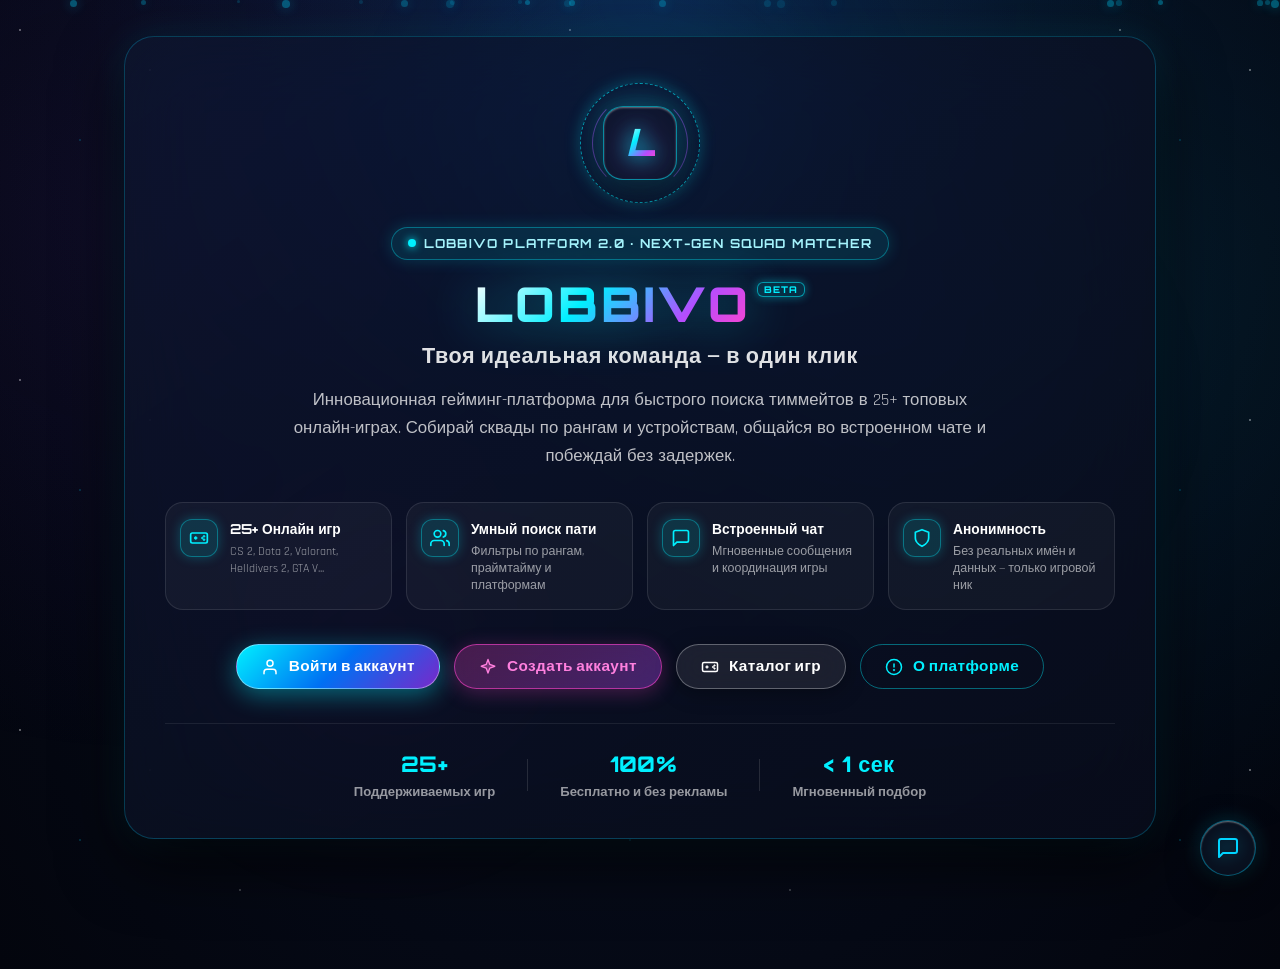
==== commit 3769581b: "Add files via upload" ====
--- a/index.html
+++ b/index.html
@@ -68,12 +68,12 @@
     <link rel="stylesheet" href="https://fonts.googleapis.com/css2?family=Fira+Code:wght@400;600&family=Orbitron:wght@600;700;900&family=Rajdhani:wght@500;600;700&display=swap" />
   </noscript>
 
-  <!-- CSS Стили (с авто-обновлением кэша v2.9.10) -->
-  <link rel="stylesheet" href="css/variables.css?v=2.9.10" />
-  <link rel="stylesheet" href="css/base.css?v=2.9.10" />
-  <link rel="stylesheet" href="css/components.css?v=2.9.10" />
-  <link rel="stylesheet" href="css/animations.css?v=2.9.10" />
-  <link rel="stylesheet" href="css/media.css?v=2.9.10" />
+  <!-- CSS Стили (с авто-обновлением кэша v2.9.11) -->
+  <link rel="stylesheet" href="css/variables.css?v=2.9.11" />
+  <link rel="stylesheet" href="css/base.css?v=2.9.11" />
+  <link rel="stylesheet" href="css/components.css?v=2.9.11" />
+  <link rel="stylesheet" href="css/animations.css?v=2.9.11" />
+  <link rel="stylesheet" href="css/media.css?v=2.9.11" />
 </head>
 <body>
 
@@ -1302,6 +1302,16 @@
               <div class="settings-tab-text">
                 <span class="settings-tab-title">Приватность</span>
                 <span class="settings-tab-desc">Доступ к ЛС, Push и черный список</span>
+              </div>
+            </button>
+
+            <button type="button" class="settings-category-tab" data-settings-tab="telegram" id="settingsTabTelegram">
+              <div class="settings-tab-icon tg-nav-icon">
+                <svg><use href="#icon-telegram-plane"/></svg>
+              </div>
+              <div class="settings-tab-text">
+                <span class="settings-tab-title">Telegram Бот</span>
+                <span class="settings-tab-desc">Оповещения о заявках и ЛС</span>
               </div>
             </button>
           </div>
@@ -1424,6 +1434,102 @@
               <div class="blacklist-items-grid" id="blacklistItemsGrid"></div>
             </div>
           </div>
+
+          <!-- 3. ПАНЕЛЬ КАТЕГОРИИ: TELEGRAM БОТ УВЕДОМЛЕНИЯ -->
+          <div class="settings-category-panel" id="settingsPanelTelegram" style="display:none;">
+            <!-- КАРТОЧКА СТАТУСА И ПРИВЯЗКИ -->
+            <div class="privacy-settings-card tg-bot-settings-card">
+              <div class="tg-bot-header-row">
+                <div class="tg-bot-icon-badge">
+                  <svg><use href="#icon-telegram-plane"/></svg>
+                </div>
+                <div class="tg-bot-header-info">
+                  <div class="tg-bot-title">Telegram-бот оповещений Lobbivo</div>
+                  <div class="tg-bot-sub">Бот мгновенно уведомит вас в Telegram, если кто-то кинет заявку на игру или напишет вам в ЛС</div>
+                </div>
+              </div>
+
+              <div class="tg-bot-status-bar">
+                <span class="tg-status-dot offline" id="tgBotStatusDot"></span>
+                <span class="tg-status-text" id="tgBotStatusText">Бот не привязан. Нажмите кнопку для подключения</span>
+              </div>
+
+              <!-- БЛОК ДЕЙСТВИЙ И ПРИВЯЗКИ -->
+              <div class="tg-bot-actions-row">
+                <button type="button" class="btn btn-tg-connect" id="tgBotLinkBtn">
+                  <svg style="width:16px;height:16px;"><use href="#icon-telegram-plane"/></svg>
+                  <span>Подключить Telegram-бота в 1 клик</span>
+                </button>
+                <button type="button" class="btn btn-outline tg-test-btn" id="tgBotTestBtn" style="display:none;">
+                  <svg style="width:14px;height:14px;"><use href="#icon-bell"/></svg>
+                  <span>Отправить тест</span>
+                </button>
+                <button type="button" class="btn btn-danger-clean tg-unlink-btn" id="tgBotUnlinkBtn" style="display:none;">
+                  <svg style="width:14px;height:14px;"><use href="#icon-trash"/></svg>
+                  <span>Отвязать бота</span>
+                </button>
+              </div>
+
+              <!-- РУЧНАЯ ПРИВЯЗКА ПО ID ИЛИ КОДУ -->
+              <div class="tg-manual-link-box">
+                <div class="tg-code-info">
+                  <span>Ваш персональный код связки: </span>
+                  <code class="tg-link-code" id="tgBotLinkCode">---</code>
+                  <span class="tg-code-hint">(отправьте команду <code>/start [код]</code> боту)</span>
+                </div>
+                <div class="tg-manual-input-row" style="margin-top: 10px;">
+                  <div class="cyber-input-wrapper">
+                    <input type="text" id="tgBotManualChatId" placeholder="Или укажите ваш Chat ID / @username">
+                  </div>
+                  <button type="button" class="btn btn-sm btn-primary" id="saveTgManualChatIdBtn">
+                    <svg style="width:14px;height:14px;"><use href="#icon-check"/></svg>
+                    <span>Сохранить ID</span>
+                  </button>
+                </div>
+              </div>
+            </div>
+
+            <!-- ТИПЫ УВЕДОМЛЕНИЙ -->
+            <div class="privacy-settings-card" style="margin-top: 14px;">
+              <div class="privacy-option-title">Какие уведомления отправлять в Telegram:</div>
+              <div class="tg-notif-toggles-list">
+                
+                <div class="push-toggle-row">
+                  <div class="push-toggle-info">
+                    <div class="push-toggle-title">🎮 Заявки на совместную игру и в друзья</div>
+                    <div class="push-toggle-sub">Оповещать, когда тиммейт откликается на поиск пати или кидает инвайт</div>
+                  </div>
+                  <label class="cyber-switch" title="Включить / Выключить заявки">
+                    <input type="checkbox" id="tgNotifSquadToggle" checked>
+                    <span class="cyber-switch-slider"></span>
+                  </label>
+                </div>
+
+                <div class="push-toggle-row" style="margin-top: 12px; border-top: 1px solid rgba(255,255,255,0.06); padding-top: 12px;">
+                  <div class="push-toggle-info">
+                    <div class="push-toggle-title">💬 Личные сообщения (ЛС)</div>
+                    <div class="push-toggle-sub">Оповещать о новых входящих сообщениях от игроков, когда вы оффлайн</div>
+                  </div>
+                  <label class="cyber-switch" title="Включить / Выключить ЛС">
+                    <input type="checkbox" id="tgNotifDmToggle" checked>
+                    <span class="cyber-switch-slider"></span>
+                  </label>
+                </div>
+
+                <div class="push-toggle-row" style="margin-top: 12px; border-top: 1px solid rgba(255,255,255,0.06); padding-top: 12px;">
+                  <div class="push-toggle-info">
+                    <div class="push-toggle-title">🏆 Похвала и повышение кармы (+1)</div>
+                    <div class="push-toggle-sub">Оповещать, когда тиммейты благодарят вас за хорошую игру</div>
+                  </div>
+                  <label class="cyber-switch" title="Включить / Выключить карму">
+                    <input type="checkbox" id="tgNotifKarmaToggle" checked>
+                    <span class="cyber-switch-slider"></span>
+                  </label>
+                </div>
+
+              </div>
+            </div>
+          </div>
         </div>
 
       </div>
@@ -2619,6 +2725,10 @@
             <svg style="width:14px;height:14px;"><use href="#icon-admin-shield"/></svg>
             <span>Тег администратора</span>
           </button>
+          <button type="button" class="admin-tab-btn" data-tab="tgbot">
+            <svg style="width:14px;height:14px;"><use href="#icon-telegram-plane"/></svg>
+            <span>Telegram Бот</span>
+          </button>
         </div>
 
         <!-- Контент 1: Жалобы -->
@@ -2774,6 +2884,53 @@
 
           </div>
         </div>
+
+        <!-- Контент 5: Настройки Telegram-бота -->
+        <div class="admin-tab-content" id="adminTgbotView" style="display:none;">
+          <div class="admin-badge-settings-wrap">
+            <div class="admin-badge-toggle-card">
+              <div class="badge-toggle-info">
+                <div class="badge-toggle-title">
+                  <svg style="width:16px;height:16px;color:var(--neon-cyan);display:inline-block;vertical-align:-2px;"><use href="#icon-telegram-plane"/></svg>
+                  <span>Интеграция Telegram Bot API</span>
+                </div>
+                <div class="badge-toggle-desc">
+                  Включите отправку Push-уведомлений пользователям в Telegram о заявках на игру, новых личных сообщениях и похвале репутации.
+                </div>
+              </div>
+              <label class="cyber-switch" title="Включить / Выключить отправку в Telegram">
+                <input type="checkbox" id="adminTgBotEnabledToggle" checked>
+                <span class="cyber-switch-slider"></span>
+              </label>
+            </div>
+
+            <div class="admin-badge-custom-card">
+              <div class="field">
+                <label for="adminTgBotUsernameInput">Имя Telegram-бота (@username):</label>
+                <div class="input-cyber-wrapper">
+                  <svg class="input-cyber-icon"><use href="#icon-telegram-plane"/></svg>
+                  <input type="text" id="adminTgBotUsernameInput" placeholder="LobbivoBot" value="LobbivoBot">
+                </div>
+              </div>
+
+              <div class="field" style="margin-top: 12px;">
+                <label for="adminTgBotTokenInput">Bot API Token (из @BotFather):</label>
+                <div class="input-cyber-wrapper">
+                  <svg class="input-cyber-icon"><use href="#icon-lock"/></svg>
+                  <input type="password" id="adminTgBotTokenInput" placeholder="123456789:ABCdefGhIJKlmNoPQRsTUVwxyZ">
+                </div>
+                <span class="field-hint">Токен сохраняется локально и используется для прямых вызовов Telegram Bot API</span>
+              </div>
+            </div>
+
+            <div class="admin-badge-actions">
+              <button type="button" class="btn btn-save-clean" id="saveAdminTgBotConfigBtn">
+                <svg><use href="#icon-check"/></svg>
+                <span>Сохранить настройки Telegram-бота</span>
+              </button>
+            </div>
+          </div>
+        </div>
       </div>
     </div>
 
@@ -2990,17 +3147,18 @@
   <script src="https://www.gstatic.com/firebasejs/10.8.0/firebase-app-compat.js"></script>
   <script src="https://www.gstatic.com/firebasejs/10.8.0/firebase-database-compat.js"></script>
 
-  <!-- JS СКРИПТЫ ПРИЛОЖЕНИЯ (v2.9.10) -->
-  <script src="js/data.js?v=2.9.10"></script>
-  <script src="js/security-shield.js?v=2.9.10"></script>
-  <script src="js/firebase-sync.js?v=2.9.10"></script>
-  <script src="js/storage.js?v=2.9.10"></script>
-  <script src="js/retention.js?v=2.9.10"></script>
-  <script src="js/auth.js?v=2.9.10"></script>
-  <script src="js/games.js?v=2.9.10"></script>
-  <script src="js/chat.js?v=2.9.10"></script>
-  <script src="js/profile.js?v=2.9.10"></script>
-  <script src="js/admin.js?v=2.9.10"></script>
-  <script src="js/app.js?v=2.9.10"></script>
+  <!-- JS СКРИПТЫ ПРИЛОЖЕНИЯ (v2.9.11) -->
+  <script src="js/data.js?v=2.9.11"></script>
+  <script src="js/security-shield.js?v=2.9.11"></script>
+  <script src="js/firebase-sync.js?v=2.9.11"></script>
+  <script src="js/storage.js?v=2.9.11"></script>
+  <script src="js/telegram-bot.js?v=2.9.11"></script>
+  <script src="js/retention.js?v=2.9.11"></script>
+  <script src="js/auth.js?v=2.9.11"></script>
+  <script src="js/games.js?v=2.9.11"></script>
+  <script src="js/chat.js?v=2.9.11"></script>
+  <script src="js/profile.js?v=2.9.11"></script>
+  <script src="js/admin.js?v=2.9.11"></script>
+  <script src="js/app.js?v=2.9.11"></script>
 </body>
 </html>
--- a/css/components.css
+++ b/css/components.css
@@ -14924,4 +14924,165 @@
 [data-theme="matrix"] .sound-toggle-btn.active svg {
   color: #00ff88 !important;
   filter: drop-shadow(0 0 5px rgba(0, 255, 136, 0.95)) !important;
+}
+
+/* ============================================================
+   TELEGRAM BOT INTEGRATION UI STYLES
+   ============================================================ */
+
+.settings-category-tab .tg-nav-icon {
+  background: rgba(0, 136, 204, 0.15) !important;
+  color: #0088cc !important;
+}
+
+.settings-category-tab.active .tg-nav-icon {
+  background: #0088cc !important;
+  color: #ffffff !important;
+  box-shadow: 0 0 12px rgba(0, 136, 204, 0.6) !important;
+}
+
+.tg-bot-settings-card {
+  position: relative;
+  overflow: hidden;
+  background: linear-gradient(135deg, rgba(0, 136, 204, 0.08) 0%, rgba(10, 18, 36, 0.85) 100%);
+  border: 1px solid rgba(0, 136, 204, 0.28) !important;
+}
+
+.tg-bot-header-row {
+  display: flex;
+  align-items: center;
+  gap: 14px;
+}
+
+.tg-bot-icon-badge {
+  width: 44px;
+  height: 44px;
+  border-radius: 14px;
+  background: linear-gradient(135deg, #0088cc, #00c6ff);
+  display: flex;
+  align-items: center;
+  justify-content: center;
+  color: #ffffff;
+  box-shadow: 0 6px 18px rgba(0, 136, 204, 0.4);
+  flex-shrink: 0;
+}
+
+.tg-bot-icon-badge svg {
+  width: 22px;
+  height: 22px;
+  fill: currentColor;
+}
+
+.tg-bot-title {
+  font-size: 1.05rem;
+  font-weight: 700;
+  color: #ffffff;
+  font-family: var(--font-heading);
+  letter-spacing: 0.3px;
+}
+
+.tg-bot-sub {
+  font-size: 0.84rem;
+  color: var(--text-secondary);
+  margin-top: 3px;
+  line-height: 1.35;
+}
+
+.tg-bot-status-bar {
+  display: flex;
+  align-items: center;
+  gap: 8px;
+  margin-top: 14px;
+  padding: 8px 12px;
+  border-radius: 10px;
+  background: rgba(0, 0, 0, 0.3);
+  border: 1px solid rgba(255, 255, 255, 0.06);
+  font-size: 0.85rem;
+  color: #e2e8f0;
+}
+
+.tg-status-dot {
+  width: 9px;
+  height: 9px;
+  border-radius: 50%;
+  display: inline-block;
+  flex-shrink: 0;
+}
+
+.tg-status-dot.online {
+  background: #10b981;
+  box-shadow: 0 0 8px #10b981;
+}
+
+.tg-status-dot.offline {
+  background: #64748b;
+}
+
+.tg-bot-actions-row {
+  display: flex;
+  flex-wrap: wrap;
+  gap: 10px;
+  align-items: center;
+  margin-top: 14px;
+}
+
+.btn-tg-connect {
+  background: linear-gradient(135deg, #0088cc, #00a8ff);
+  color: #ffffff !important;
+  border: none;
+  padding: 10px 18px;
+  font-weight: 700;
+  border-radius: 12px;
+  display: inline-flex;
+  align-items: center;
+  gap: 8px;
+  box-shadow: 0 6px 20px rgba(0, 136, 204, 0.35);
+  transition: all 0.22s ease;
+  cursor: pointer;
+}
+
+.btn-tg-connect:hover {
+  transform: translateY(-2px);
+  box-shadow: 0 8px 25px rgba(0, 136, 204, 0.55);
+}
+
+.tg-manual-link-box {
+  margin-top: 16px;
+  padding-top: 14px;
+  border-top: 1px solid rgba(255, 255, 255, 0.07);
+}
+
+.tg-code-info {
+  font-size: 0.82rem;
+  color: var(--text-secondary);
+}
+
+.tg-link-code {
+  display: inline-block;
+  padding: 3px 8px;
+  border-radius: 6px;
+  background: rgba(0, 136, 204, 0.15);
+  color: #00d4ff;
+  font-weight: 700;
+  font-family: 'Fira Code', monospace;
+  letter-spacing: 1px;
+  margin: 0 4px;
+  border: 1px solid rgba(0, 212, 255, 0.3);
+}
+
+.tg-code-hint {
+  opacity: 0.7;
+  font-size: 0.78rem;
+}
+
+.tg-manual-input-row {
+  display: flex;
+  gap: 10px;
+  align-items: center;
+  flex-wrap: wrap;
+}
+
+.tg-manual-input-row .cyber-input-wrapper {
+  flex: 1;
+  min-width: 220px;
 }
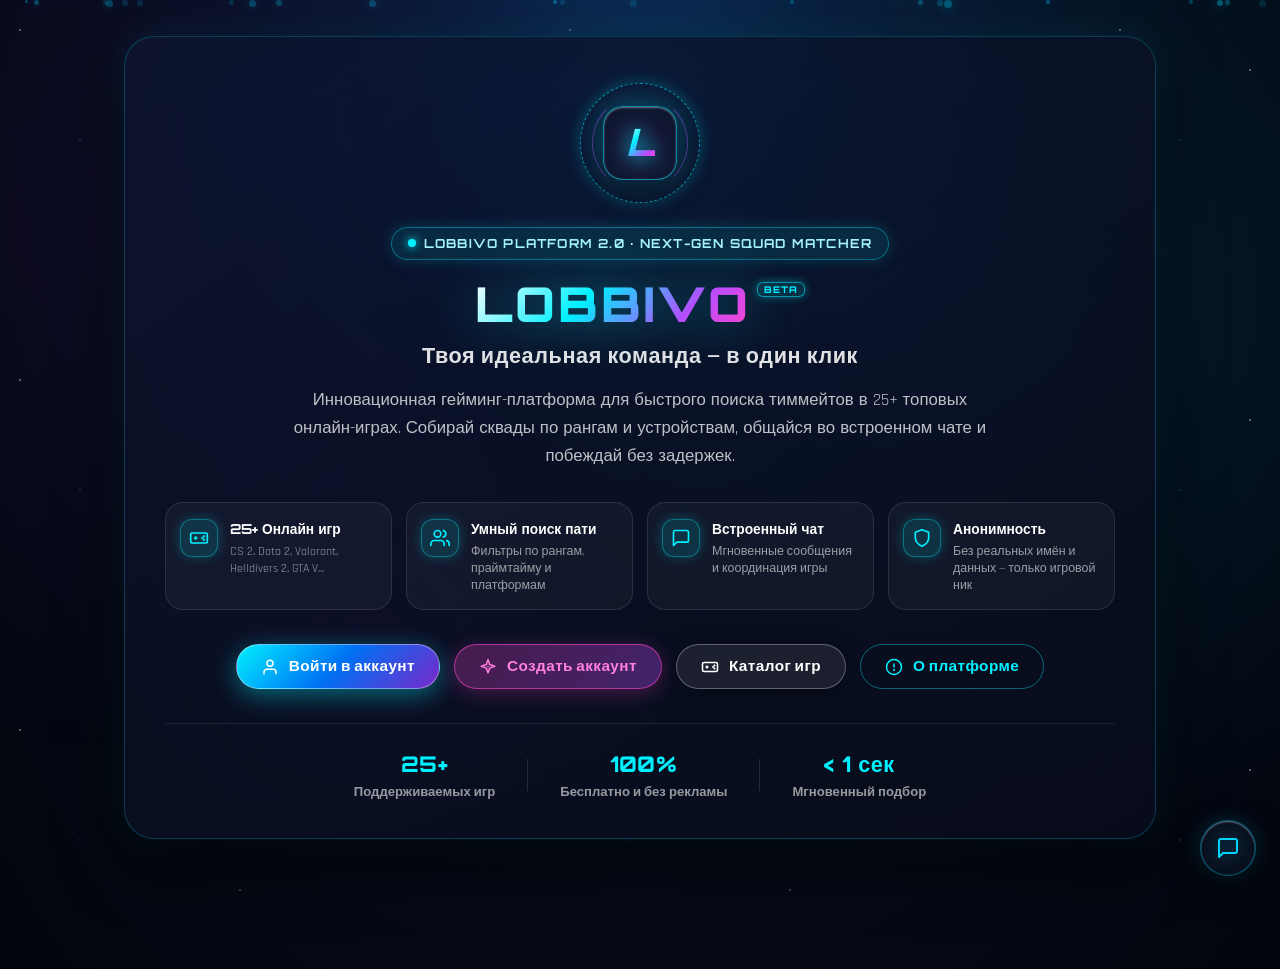
==== commit fd3789a8: "Add files via upload" ====
--- a/index.html
+++ b/index.html
@@ -517,6 +517,11 @@
       <line x1="2.5" y1="12" x2="5.5" y2="12" stroke="currentColor" stroke-width="1.8" stroke-linecap="round"/>
       <line x1="18.5" y1="12" x2="21.5" y2="12" stroke="currentColor" stroke-width="1.8" stroke-linecap="round"/>
     </symbol>
+    <!-- Telegram icon -->
+    <symbol id="icon-telegram-plane" viewBox="0 0 24 24">
+      <path d="M21.5 2.5L2.5 10.5l6.5 2.5 2.5 6.5 3.5-3.5 4 3 2.5-16.5zM9 13l7.5-7.5-6 8.5-.5 3-1-4z" fill="currentColor"/>
+    </symbol>
+
     <!-- 26. Roblox -->
     <symbol id="icon-roblox" viewBox="0 0 24 24">
       <rect x="3" y="3" width="18" height="18" rx="3.5" transform="rotate(-15 12 12)" fill="currentColor" fill-opacity="0.25" stroke="currentColor" stroke-width="1.8"/>
@@ -2090,6 +2095,64 @@
       </div>
     </div>
 
+    <!-- МОДАЛКА: 2FA ПОДТВЕРЖДЕНИЕ ВХОДА ЧЕРЕЗ TELEGRAM -->
+    <div class="modal-overlay" id="tg2faModal">
+      <div class="modal tg2fa-modal-glass">
+        <button class="modal-close" id="tg2faModalClose" title="Закрыть">
+          <svg><use href="#icon-close"/></svg>
+        </button>
+
+        <div class="tg2fa-modal-header">
+          <div class="tg2fa-brand-emblem">
+            <div class="tg2fa-badge-glow"></div>
+            <div class="tg2fa-badge-glass">
+              <svg><use href="#icon-telegram-plane"/></svg>
+            </div>
+          </div>
+          <div class="tg2fa-header-text">
+            <h2 id="tg2faModalTitle">Подтверждение входа</h2>
+            <div class="sub">Двухфакторная защита Telegram 2FA</div>
+          </div>
+        </div>
+
+        <div class="tg2fa-content-body">
+          <div class="tg2fa-desc">
+            На ваш привязанный Telegram отправлен 6-значный код подтверждения для аккаунта <strong id="tg2faUsernameLabel">---</strong> от бота <strong>@Lobbivobot</strong>
+          </div>
+
+          <div class="tg2fa-code-wrapper">
+            <div class="input-cyber-wrapper tg2fa-input-cyber">
+              <svg class="input-cyber-icon"><use href="#icon-shield"/></svg>
+              <input type="text" id="tg2faCodeInput" class="tg2fa-code-input" placeholder="000000" maxlength="6" inputmode="numeric" pattern="[0-9]*" autocomplete="one-time-code" autofocus>
+            </div>
+          </div>
+
+          <div class="error-msg" id="tg2faError">
+            <svg><use href="#icon-flag"/></svg>
+            <span>Неверный или истёкший код</span>
+          </div>
+
+          <div class="tg2fa-actions">
+            <button type="button" class="btn btn-auth-submit tg2fa-submit-btn" id="tg2faSubmitBtn">
+              <svg style="width:16px;height:16px;margin-right:6px;"><use href="#icon-check"/></svg>
+              <span>Подтвердить и войти</span>
+            </button>
+            <div class="tg2fa-resend-row">
+              <button type="button" class="tg2fa-resend-btn" id="tg2faResendBtn" disabled>
+                <span>Отправить код повторно</span>
+                <span id="tg2faTimerSpan" class="tg2fa-timer">(60с)</span>
+              </button>
+            </div>
+            <div class="tg2fa-cancel-row">
+              <button type="button" class="tg2fa-cancel-btn" id="tg2faCancelBtn">
+                <span>← Отмена и возврат ко входу</span>
+              </button>
+            </div>
+          </div>
+        </div>
+      </div>
+    </div>
+
     <!-- МОДАЛКА: СОЗДАНИЕ И РЕДАКТИРОВАНИЕ АНКЕТЫ -->
     <div class="modal-overlay" id="createSquadModal">
       <div class="modal">
--- a/css/components.css
+++ b/css/components.css
@@ -6020,6 +6020,195 @@
 
 .modal .switch a:hover {
   color: #00f0ff;
+}
+
+/* ============================================================
+   TELEGRAM 2FA МОДАЛЬНОЕ ОКНО
+   ============================================================ */
+.tg2fa-modal-glass {
+  max-width: 440px;
+  padding: 30px 26px;
+  background: rgba(8, 16, 32, 0.95);
+  backdrop-filter: blur(40px) saturate(200%);
+  -webkit-backdrop-filter: blur(40px) saturate(200%);
+  border: 1px solid rgba(0, 136, 204, 0.45);
+  border-radius: 24px;
+  box-shadow: 0 35px 90px rgba(0, 0, 0, 0.85), 0 0 50px rgba(0, 136, 204, 0.25), inset 0 1px 1.5px rgba(255, 255, 255, 0.35);
+  text-align: center;
+}
+
+.tg2fa-modal-header {
+  display: flex;
+  flex-direction: column;
+  align-items: center;
+  gap: 12px;
+  margin-bottom: 18px;
+  padding-bottom: 14px;
+  border-bottom: 1px solid rgba(255, 255, 255, 0.08);
+}
+
+.tg2fa-brand-emblem {
+  position: relative;
+  width: 58px;
+  height: 58px;
+}
+
+.tg2fa-badge-glow {
+  position: absolute;
+  inset: -4px;
+  background: radial-gradient(circle, rgba(0, 136, 204, 0.7) 0%, transparent 70%);
+  border-radius: 50%;
+  filter: blur(10px);
+  animation: pulseGlow 2.5s infinite ease-in-out;
+}
+
+.tg2fa-badge-glass {
+  position: relative;
+  width: 100%;
+  height: 100%;
+  background: linear-gradient(135deg, #0088cc 0%, #29b6f6 100%);
+  border-radius: 50%;
+  display: flex;
+  align-items: center;
+  justify-content: center;
+  box-shadow: 0 8px 24px rgba(0, 136, 204, 0.5), inset 0 1px 1px rgba(255, 255, 255, 0.6);
+  border: 1.5px solid rgba(255, 255, 255, 0.4);
+}
+
+.tg2fa-badge-glass svg {
+  width: 30px;
+  height: 30px;
+  fill: #ffffff;
+  transform: translate(-1px, 1px);
+}
+
+.tg2fa-header-text h2 {
+  font-family: 'Orbitron', sans-serif;
+  font-size: 1.25rem;
+  font-weight: 800;
+  color: #ffffff;
+  letter-spacing: 0.4px;
+  margin: 0;
+}
+
+.tg2fa-header-text .sub {
+  font-size: 0.8rem;
+  color: #29b6f6;
+  margin-top: 4px;
+  font-weight: 600;
+  letter-spacing: 0.5px;
+  text-transform: uppercase;
+}
+
+.tg2fa-desc {
+  font-size: 0.88rem;
+  color: rgba(255, 255, 255, 0.82);
+  line-height: 1.45;
+  margin-bottom: 20px;
+}
+
+.tg2fa-desc strong {
+  color: #00f0ff;
+}
+
+.tg2fa-code-wrapper {
+  margin: 16px 0;
+}
+
+.tg2fa-input-cyber {
+  position: relative;
+}
+
+.tg2fa-code-input {
+  font-family: 'Fira Code', 'Orbitron', monospace !important;
+  font-size: 1.8rem !important;
+  font-weight: 700 !important;
+  letter-spacing: 12px !important;
+  text-align: center !important;
+  padding: 12px 16px !important;
+  height: 60px !important;
+  color: #00f0ff !important;
+  background: rgba(6, 12, 26, 0.85) !important;
+  border: 2px solid rgba(0, 136, 204, 0.5) !important;
+  border-radius: 14px !important;
+  box-shadow: 0 4px 20px rgba(0, 0, 0, 0.5), inset 0 2px 4px rgba(0, 0, 0, 0.6) !important;
+  transition: all 0.25s ease !important;
+}
+
+.tg2fa-code-input:focus {
+  border-color: #00d4ff !important;
+  box-shadow: 0 0 24px rgba(0, 212, 255, 0.45), inset 0 1px 2px rgba(255, 255, 255, 0.2) !important;
+  outline: none !important;
+}
+
+.tg2fa-actions {
+  display: flex;
+  flex-direction: column;
+  gap: 12px;
+  margin-top: 18px;
+}
+
+.tg2fa-submit-btn {
+  margin-top: 0 !important;
+  background: linear-gradient(135deg, #0088cc 0%, #00d4ff 100%) !important;
+  box-shadow: 0 8px 25px rgba(0, 136, 204, 0.45), inset 0 1px 1.5px rgba(255, 255, 255, 0.6) !important;
+}
+
+.tg2fa-resend-row {
+  margin-top: 4px;
+}
+
+.tg2fa-resend-btn {
+  background: transparent;
+  border: none;
+  color: #29b6f6;
+  font-size: 0.84rem;
+  font-weight: 600;
+  cursor: pointer;
+  padding: 6px 12px;
+  border-radius: 8px;
+  transition: all 0.2s ease;
+  outline: none;
+  display: inline-flex;
+  align-items: center;
+  gap: 6px;
+}
+
+.tg2fa-resend-btn:hover:not(:disabled) {
+  color: #ffffff;
+  background: rgba(0, 136, 204, 0.15);
+}
+
+.tg2fa-resend-btn:disabled {
+  opacity: 0.5;
+  cursor: not-allowed;
+  color: rgba(255, 255, 255, 0.4);
+}
+
+.tg2fa-timer {
+  color: #ff9800;
+  font-family: 'Fira Code', monospace;
+  font-weight: 700;
+}
+
+.tg2fa-cancel-row {
+  margin-top: 2px;
+}
+
+.tg2fa-cancel-btn {
+  background: transparent;
+  border: none;
+  color: rgba(255, 255, 255, 0.5);
+  font-size: 0.82rem;
+  cursor: pointer;
+  padding: 4px 8px;
+  border-radius: 6px;
+  transition: all 0.2s ease;
+}
+
+.tg2fa-cancel-btn:hover {
+  color: rgba(255, 255, 255, 0.9);
+  text-decoration: underline;
 }
 
 /* Детальное модальное окно игрока */
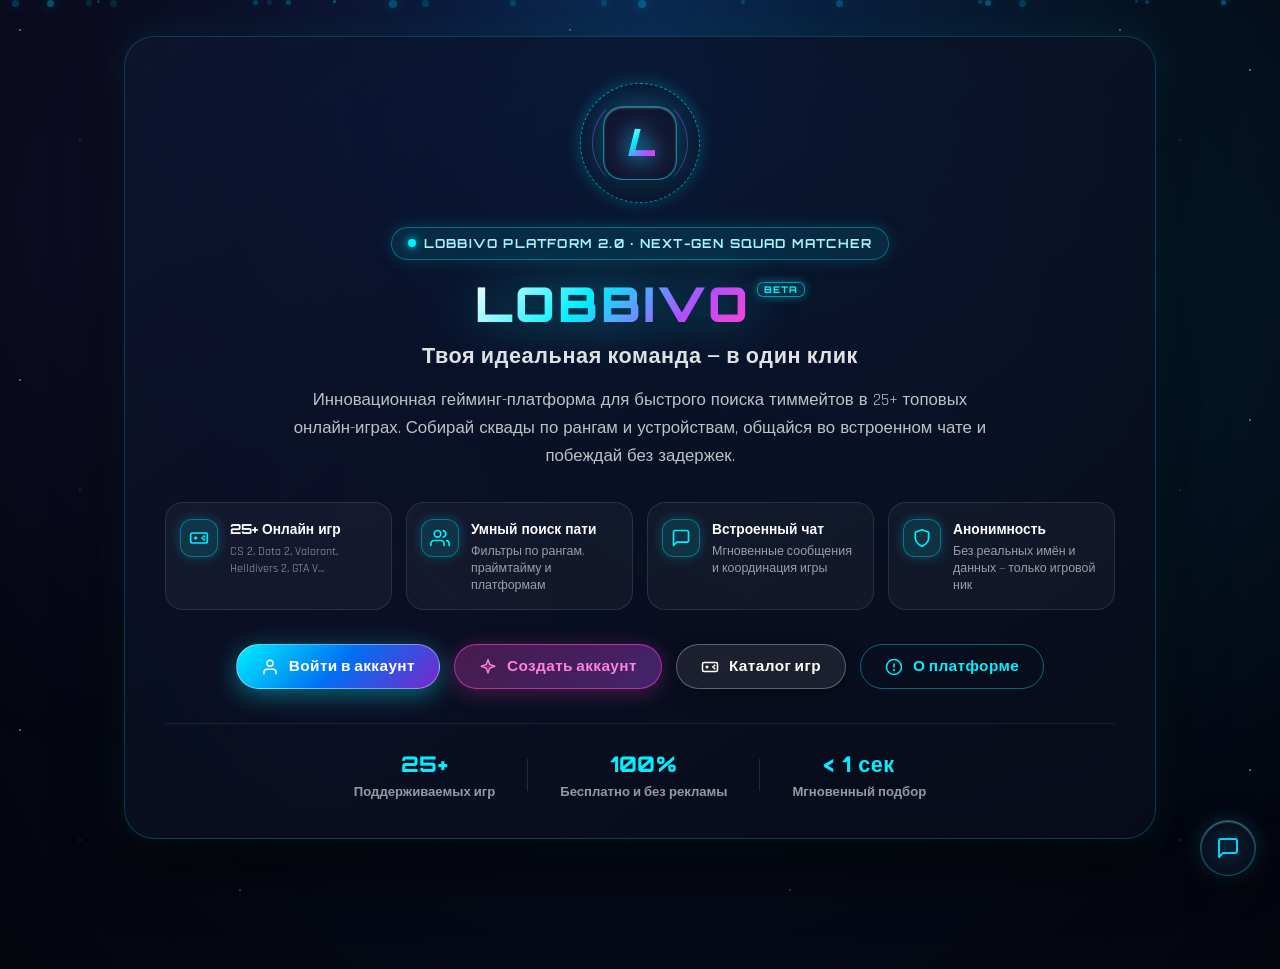
==== commit 634bb357: "Add files via upload" ====
--- a/index.html
+++ b/index.html
@@ -1480,16 +1480,35 @@
                 <div class="tg-code-info">
                   <span>Ваш персональный код связки: </span>
                   <code class="tg-link-code" id="tgBotLinkCode">---</code>
-                  <span class="tg-code-hint">(отправьте команду <code>/start [код]</code> боту)</span>
+                  <span class="tg-code-hint">(отправьте боту команду <code>/start [код]</code>)</span>
                 </div>
                 <div class="tg-manual-input-row" style="margin-top: 10px;">
                   <div class="cyber-input-wrapper">
-                    <input type="text" id="tgBotManualChatId" placeholder="Или укажите ваш Chat ID / @username">
+                    <input type="text" id="tgBotManualChatId" placeholder="Ваш числовой Chat ID (из @userinfobot) или @username">
                   </div>
                   <button type="button" class="btn btn-sm btn-primary" id="saveTgManualChatIdBtn">
                     <svg style="width:14px;height:14px;"><use href="#icon-check"/></svg>
                     <span>Сохранить ID</span>
                   </button>
+                </div>
+              </div>
+
+              <!-- БЛОК НАСТРОЙКИ ТОКЕНА БОТА -->
+              <div class="tg-token-config-box" style="margin-top: 14px; padding-top: 14px; border-top: 1px solid rgba(255,255,255,0.08);">
+                <div style="display: flex; align-items: center; justify-content: space-between; margin-bottom: 8px;">
+                  <span style="font-size: 0.85rem; font-weight: 700; color: rgba(255,255,255,0.85);">🔑 Токен бота @BotFather:</span>
+                  <span id="tgBotHealthStatus" style="font-size: 0.78rem; font-weight: 600; color: #ff9800;">Проверка связи...</span>
+                </div>
+                <div class="tg-manual-input-row">
+                  <div class="cyber-input-wrapper">
+                    <input type="password" id="tgBotCustomTokenInput" placeholder="Вставьте новый токен из @BotFather">
+                  </div>
+                  <button type="button" class="btn btn-sm btn-outline" id="saveTgCustomTokenBtn">
+                    <span>Сохранить токен</span>
+                  </button>
+                </div>
+                <div style="font-size: 0.76rem; color: rgba(255,255,255,0.45); margin-top: 5px;">
+                  Если GitHub отозвал токен, напишите в @BotFather команду <code>/token</code>, скопируйте новый токен и сохраните его здесь.
                 </div>
               </div>
             </div>
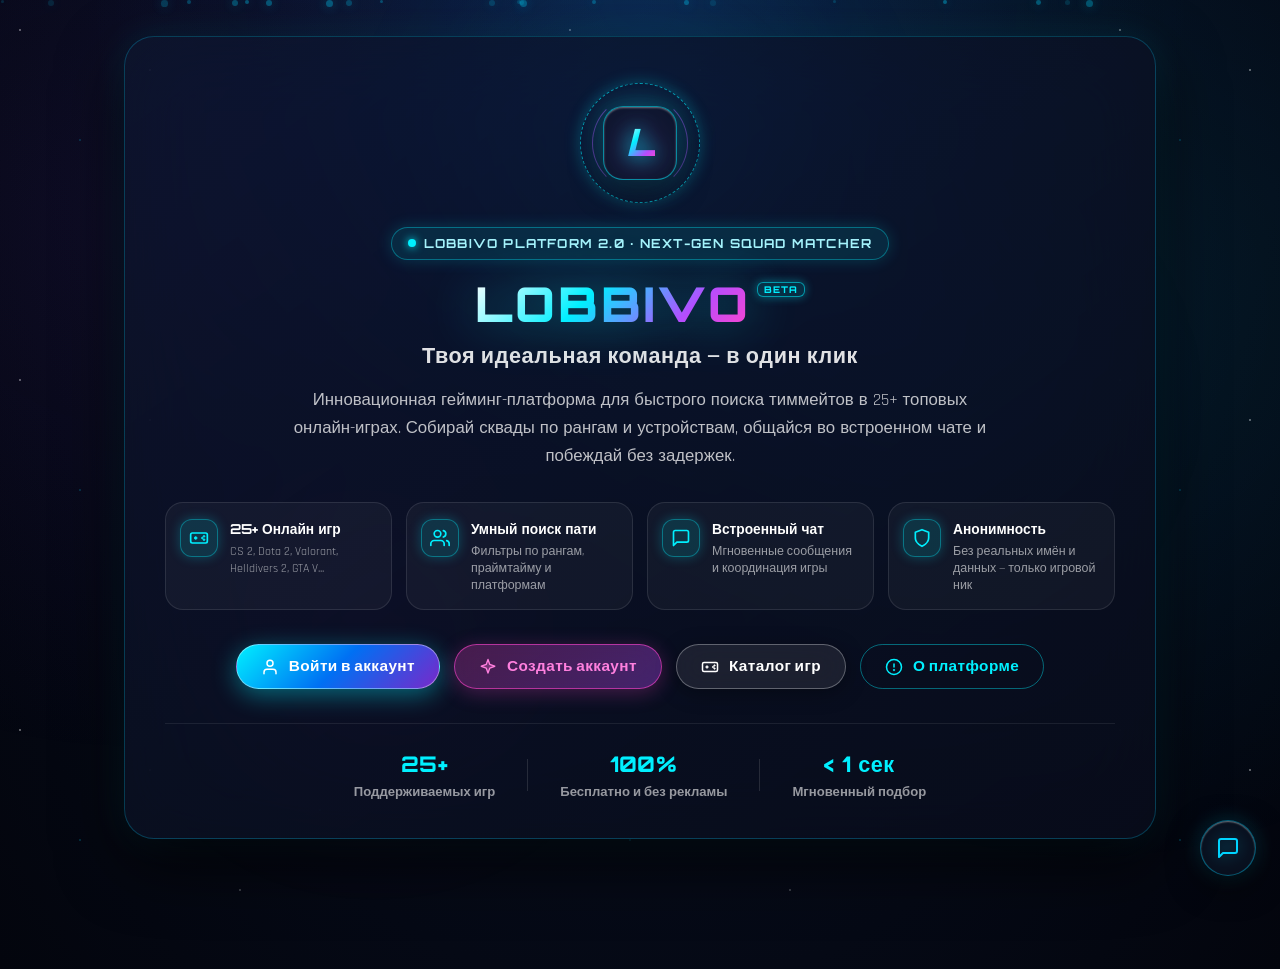
==== commit 25346593: "Add files via upload" ====
--- a/index.html
+++ b/index.html
@@ -1492,25 +1492,6 @@
                   </button>
                 </div>
               </div>
-
-              <!-- БЛОК НАСТРОЙКИ ТОКЕНА БОТА -->
-              <div class="tg-token-config-box" style="margin-top: 14px; padding-top: 14px; border-top: 1px solid rgba(255,255,255,0.08);">
-                <div style="display: flex; align-items: center; justify-content: space-between; margin-bottom: 8px;">
-                  <span style="font-size: 0.85rem; font-weight: 700; color: rgba(255,255,255,0.85);">🔑 Токен бота @BotFather:</span>
-                  <span id="tgBotHealthStatus" style="font-size: 0.78rem; font-weight: 600; color: #ff9800;">Проверка связи...</span>
-                </div>
-                <div class="tg-manual-input-row">
-                  <div class="cyber-input-wrapper">
-                    <input type="password" id="tgBotCustomTokenInput" placeholder="Вставьте новый токен из @BotFather">
-                  </div>
-                  <button type="button" class="btn btn-sm btn-outline" id="saveTgCustomTokenBtn">
-                    <span>Сохранить токен</span>
-                  </button>
-                </div>
-                <div style="font-size: 0.76rem; color: rgba(255,255,255,0.45); margin-top: 5px;">
-                  Если GitHub отозвал токен, напишите в @BotFather команду <code>/token</code>, скопируйте новый токен и сохраните его здесь.
-                </div>
-              </div>
             </div>
 
             <!-- ТИПЫ УВЕДОМЛЕНИЙ -->
@@ -2995,20 +2976,22 @@
                 </div>
               </div>
 
-              <div class="field" style="margin-top: 12px;">
-                <label for="adminTgBotTokenInput">Bot API Token (из @BotFather):</label>
+                <div style="display: flex; align-items: center; justify-content: space-between;">
+                  <label for="adminTgBotTokenInput">Bot API Token (из @BotFather):</label>
+                  <span id="adminTgBotStatusBadge" style="font-size: 0.8rem; font-weight: 700; color: #ff9800;">Проверка связи...</span>
+                </div>
                 <div class="input-cyber-wrapper">
                   <svg class="input-cyber-icon"><use href="#icon-lock"/></svg>
                   <input type="password" id="adminTgBotTokenInput" placeholder="123456789:ABCdefGhIJKlmNoPQRsTUVwxyZ">
                 </div>
-                <span class="field-hint">Токен сохраняется локально и используется для прямых вызовов Telegram Bot API</span>
+                <span class="field-hint">Токен сохраняется в защищенном облаке Firebase и мгновенно активируется для всех пользователей платформы</span>
               </div>
             </div>
 
             <div class="admin-badge-actions">
               <button type="button" class="btn btn-save-clean" id="saveAdminTgBotConfigBtn">
                 <svg><use href="#icon-check"/></svg>
-                <span>Сохранить настройки Telegram-бота</span>
+                <span>Проверить и сохранить настройки бота</span>
               </button>
             </div>
           </div>
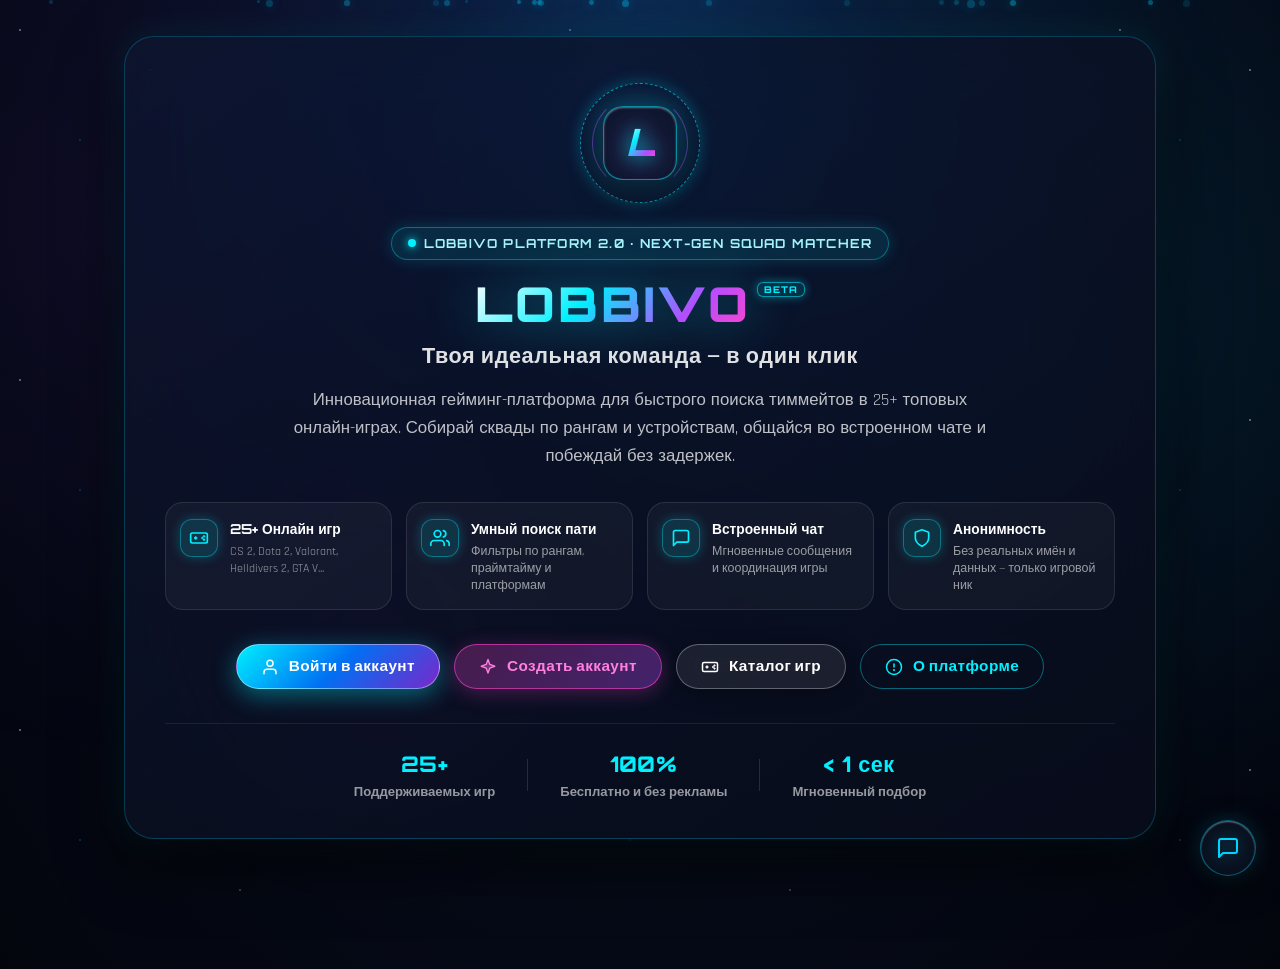
==== commit a5af5946: "Add files via upload" ====
--- a/index.html
+++ b/index.html
@@ -2788,10 +2788,6 @@
             <svg style="width:14px;height:14px;"><use href="#icon-admin-shield"/></svg>
             <span>Тег администратора</span>
           </button>
-          <button type="button" class="admin-tab-btn" data-tab="tgbot">
-            <svg style="width:14px;height:14px;"><use href="#icon-telegram-plane"/></svg>
-            <span>Telegram Бот</span>
-          </button>
         </div>
 
         <!-- Контент 1: Жалобы -->
@@ -2947,55 +2943,6 @@
 
           </div>
         </div>
-
-        <!-- Контент 5: Настройки Telegram-бота -->
-        <div class="admin-tab-content" id="adminTgbotView" style="display:none;">
-          <div class="admin-badge-settings-wrap">
-            <div class="admin-badge-toggle-card">
-              <div class="badge-toggle-info">
-                <div class="badge-toggle-title">
-                  <svg style="width:16px;height:16px;color:var(--neon-cyan);display:inline-block;vertical-align:-2px;"><use href="#icon-telegram-plane"/></svg>
-                  <span>Интеграция Telegram Bot API</span>
-                </div>
-                <div class="badge-toggle-desc">
-                  Включите отправку Push-уведомлений пользователям в Telegram о заявках на игру, новых личных сообщениях и похвале репутации.
-                </div>
-              </div>
-              <label class="cyber-switch" title="Включить / Выключить отправку в Telegram">
-                <input type="checkbox" id="adminTgBotEnabledToggle" checked>
-                <span class="cyber-switch-slider"></span>
-              </label>
-            </div>
-
-            <div class="admin-badge-custom-card">
-              <div class="field">
-                <label for="adminTgBotUsernameInput">Имя Telegram-бота (@username):</label>
-                <div class="input-cyber-wrapper">
-                  <svg class="input-cyber-icon"><use href="#icon-telegram-plane"/></svg>
-                  <input type="text" id="adminTgBotUsernameInput" placeholder="LobbivoBot" value="LobbivoBot">
-                </div>
-              </div>
-
-                <div style="display: flex; align-items: center; justify-content: space-between;">
-                  <label for="adminTgBotTokenInput">Bot API Token (из @BotFather):</label>
-                  <span id="adminTgBotStatusBadge" style="font-size: 0.8rem; font-weight: 700; color: #ff9800;">Проверка связи...</span>
-                </div>
-                <div class="input-cyber-wrapper">
-                  <svg class="input-cyber-icon"><use href="#icon-lock"/></svg>
-                  <input type="password" id="adminTgBotTokenInput" placeholder="123456789:ABCdefGhIJKlmNoPQRsTUVwxyZ">
-                </div>
-                <span class="field-hint">Токен сохраняется в защищенном облаке Firebase и мгновенно активируется для всех пользователей платформы</span>
-              </div>
-            </div>
-
-            <div class="admin-badge-actions">
-              <button type="button" class="btn btn-save-clean" id="saveAdminTgBotConfigBtn">
-                <svg><use href="#icon-check"/></svg>
-                <span>Проверить и сохранить настройки бота</span>
-              </button>
-            </div>
-          </div>
-        </div>
       </div>
     </div>
 
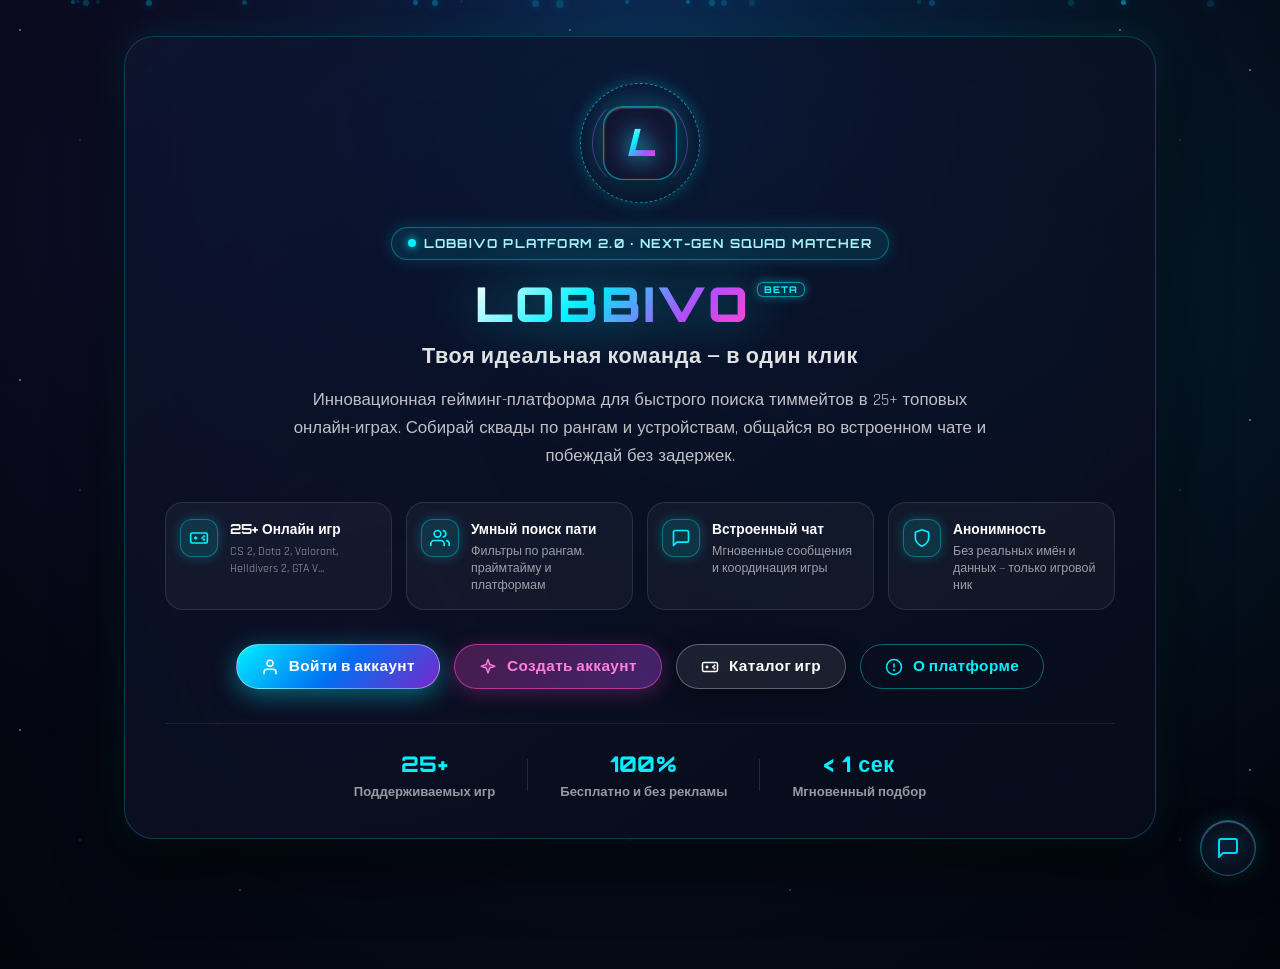
==== commit 46a97ebf: "Add files via upload" ====
--- a/index.html
+++ b/index.html
@@ -636,7 +636,7 @@
           </button>
 
           <!-- ЖЕЛТАЯ МОНЕТКА LOBBIVO COIN (БАЛАНС & МОНЕТИЗАЦИЯ) -->
-          <button class="capsule-coin-btn" id="capsuleCoinBtn" type="button" title="Lobbivo Coins · Баланс, награды и пополнение" aria-label="Lobbivo Coins">
+          <button class="capsule-coin-btn" id="capsuleCoinBtn" type="button" title="Lobbivo Coins · Баланс, награды и магазин" aria-label="Lobbivo Coins">
             <div class="capsule-coin-icon">
               <span class="coin-l-letter">L</span>
               <div class="coin-glow-effect"></div>
@@ -1861,9 +1861,9 @@
             <svg style="width:16px;height:16px;"><use href="#icon-coins"/></svg>
             <span id="paidDmConfirmBtnText">Оплатить 50 LC и открыть чат</span>
           </button>
-          <button type="button" class="btn btn-primary" id="paidDmTopUpBtn" style="display:none;">
-            <svg style="width:16px;height:16px;"><use href="#icon-plus"/></svg>
-            <span>Пополнить баланс</span>
+          <button type="button" class="btn btn-primary btn-primary-glow" id="paidDmTopUpBtn" style="display:none;">
+            <svg style="width:16px;height:16px;"><use href="#icon-sparkles"/></svg>
+            <span>Заработать коины</span>
           </button>
         </div>
       </div>
@@ -2356,7 +2356,7 @@
             <span>Магазин</span>
             <span class="coin-tab-badge shop-hot-badge">HOT</span>
           </button>
-          <button type="button" class="coin-tab-btn" id="tabCoinBuyBtn" data-tab="buy">
+          <button type="button" class="coin-tab-btn" id="tabCoinBuyBtn" data-tab="buy" style="display:none !important;">
             <svg><use href="#icon-plus"/></svg>
             <span>Пополнить</span>
           </button>
--- a/css/components.css
+++ b/css/components.css
@@ -9804,6 +9804,128 @@
   height: 12px;
 }
 
+/* VIP Pinned Capsule Carousel & 10s Rotation */
+.vip-pinned-capsule {
+  position: relative;
+  overflow: hidden;
+  transition: opacity 0.2s ease, transform 0.2s ease;
+}
+
+.vip-pinned-capsule.vip-switching {
+  opacity: 0.15;
+  transform: translateY(-3px) scale(0.99);
+}
+
+.vip-pinned-capsule.vip-fade-in {
+  animation: vipSlideIn 0.35s cubic-bezier(0.16, 1, 0.3, 1) forwards;
+}
+
+@keyframes vipSlideIn {
+  from {
+    opacity: 0.3;
+    transform: translateY(4px);
+  }
+  to {
+    opacity: 1;
+    transform: translateY(0);
+  }
+}
+
+.vip-pinned-progress-bar {
+  position: absolute;
+  bottom: 0;
+  left: 0;
+  height: 2px;
+  background: linear-gradient(90deg, #ffd700, #ff8800, #00d4ff);
+  box-shadow: 0 0 8px rgba(255, 215, 0, 0.7);
+  width: 0%;
+  animation: vipProgressFill 10s linear infinite;
+  pointer-events: none;
+}
+
+.vip-pinned-capsule:hover .vip-pinned-progress-bar {
+  animation-play-state: paused;
+}
+
+@keyframes vipProgressFill {
+  0% { width: 0%; }
+  100% { width: 100%; }
+}
+
+.vip-carousel-counter {
+  font-size: 0.62rem;
+  font-weight: 800;
+  background: rgba(0, 0, 0, 0.35);
+  padding: 1px 5px;
+  border-radius: 4px;
+  margin-left: 3px;
+  color: #fff;
+  letter-spacing: 0.2px;
+}
+
+.vip-carousel-nav {
+  display: flex;
+  align-items: center;
+  gap: 4px;
+  margin-right: 4px;
+}
+
+.vip-carousel-btn {
+  width: 20px;
+  height: 20px;
+  border-radius: 50%;
+  border: 1px solid rgba(255, 255, 255, 0.15);
+  background: rgba(255, 255, 255, 0.06);
+  color: rgba(255, 255, 255, 0.7);
+  display: flex;
+  align-items: center;
+  justify-content: center;
+  cursor: pointer;
+  padding: 0;
+  transition: all 0.15s ease;
+}
+
+.vip-carousel-btn:hover {
+  background: rgba(255, 215, 0, 0.2);
+  border-color: #ffd700;
+  color: #ffd700;
+  transform: scale(1.1);
+}
+
+.vip-carousel-btn svg {
+  width: 11px;
+  height: 11px;
+}
+
+.vip-carousel-dots {
+  display: flex;
+  align-items: center;
+  gap: 3px;
+}
+
+.vip-dot {
+  width: 6px;
+  height: 6px;
+  border-radius: 50%;
+  background: rgba(255, 255, 255, 0.25);
+  border: none;
+  padding: 0;
+  cursor: pointer;
+  transition: all 0.2s ease;
+}
+
+.vip-dot.active {
+  background: #ffd700;
+  box-shadow: 0 0 6px #ffd700;
+  transform: scale(1.2);
+  width: 14px;
+  border-radius: 3px;
+}
+
+.vip-dot:hover {
+  background: rgba(255, 215, 0, 0.7);
+}
+
 /* КАРТОЧКИ ИГРОКОВ С VIP БУСТОМ */
 .vip-boosted-card {
   border-color: rgba(255, 190, 30, 0.6) !important;
@@ -11040,6 +11162,17 @@
 
 .cyber-switch-sm input:checked + .cyber-switch-slider:before {
   transform: translateX(18px);
+}
+
+.cyber-switch-amber input:checked + .cyber-switch-slider {
+  background: linear-gradient(135deg, #ffaa00, #ff5500) !important;
+  border-color: #ffaa00 !important;
+  box-shadow: 0 0 12px rgba(255, 170, 0, 0.5) !important;
+}
+
+.fast-match-hero-bar.urgent-active {
+  border-color: rgba(255, 170, 0, 0.7) !important;
+  box-shadow: 0 0 24px rgba(255, 170, 0, 0.35) !important;
 }
 
 @media (max-width: 600px) {
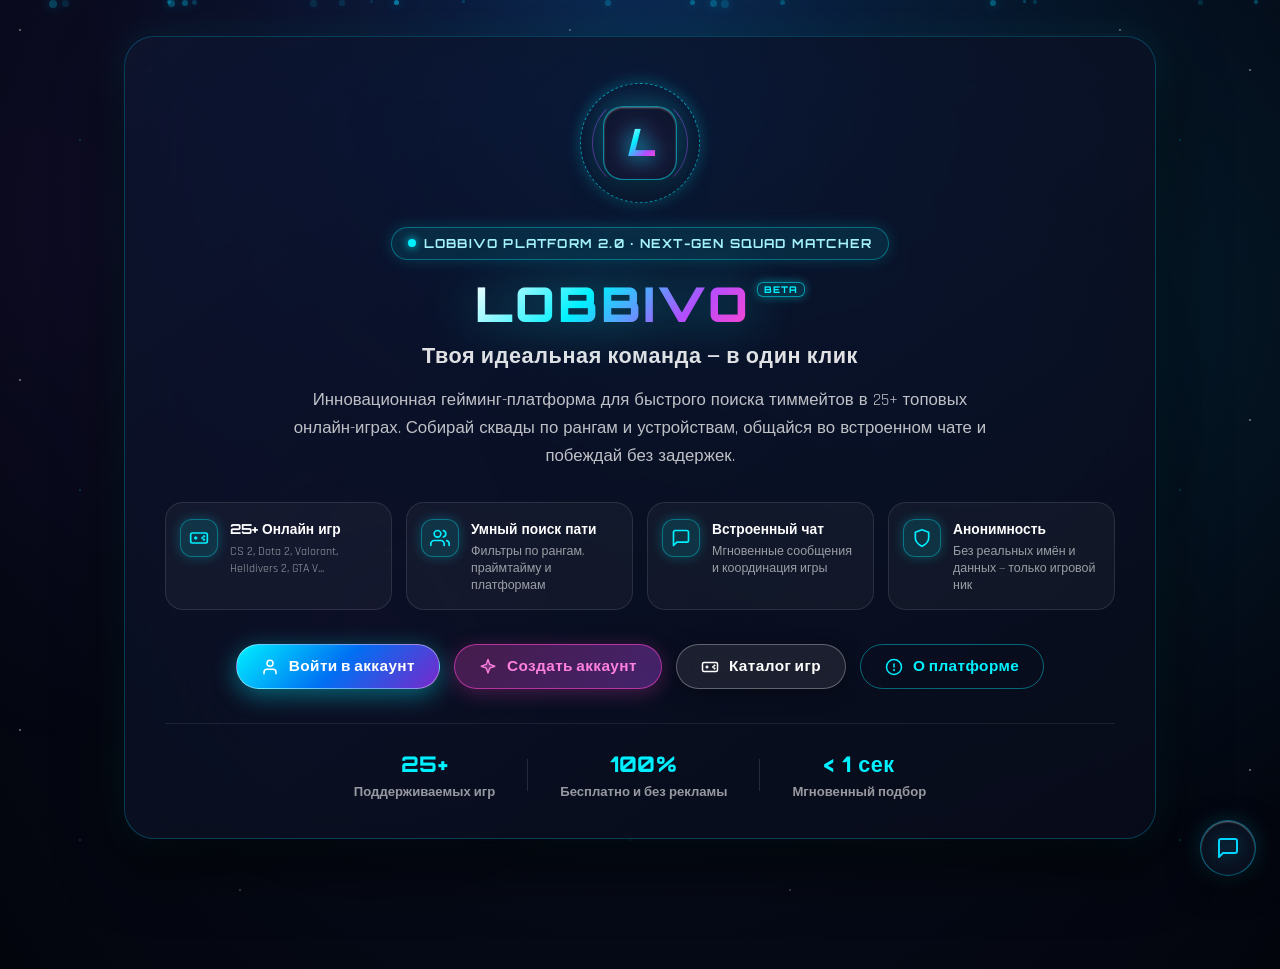
==== commit 3db86043: "Add files via upload" ====
--- a/index.html
+++ b/index.html
@@ -2121,10 +2121,10 @@
           </div>
 
           <div class="tg2fa-code-wrapper">
-            <div class="input-cyber-wrapper tg2fa-input-cyber">
-              <svg class="input-cyber-icon"><use href="#icon-shield"/></svg>
+            <div class="tg2fa-input-box">
               <input type="text" id="tg2faCodeInput" class="tg2fa-code-input" placeholder="000000" maxlength="6" inputmode="numeric" pattern="[0-9]*" autocomplete="one-time-code" autofocus>
             </div>
+            <div class="tg2fa-code-hint-text">Введите 6-значный код подтверждения</div>
           </div>
 
           <div class="error-msg" id="tg2faError">
--- a/css/components.css
+++ b/css/components.css
@@ -6112,33 +6112,69 @@
 }
 
 .tg2fa-code-wrapper {
-  margin: 16px 0;
-}
-
+  display: flex;
+  flex-direction: column;
+  align-items: center;
+  justify-content: center;
+  margin: 18px 0 14px 0;
+  width: 100%;
+}
+
+.tg2fa-input-box,
 .tg2fa-input-cyber {
+  display: flex;
+  justify-content: center;
+  align-items: center;
+  width: 100%;
   position: relative;
 }
 
-.tg2fa-code-input {
-  font-family: 'Fira Code', 'Orbitron', monospace !important;
-  font-size: 1.8rem !important;
-  font-weight: 700 !important;
-  letter-spacing: 12px !important;
+.tg2fa-code-input,
+.input-cyber-wrapper .tg2fa-code-input {
+  width: 100% !important;
+  max-width: 290px !important;
+  height: 60px !important;
+  box-sizing: border-box !important;
+  font-family: 'Fira Code', 'Orbitron', 'Courier New', monospace !important;
+  font-size: 1.95rem !important;
+  font-weight: 800 !important;
+  letter-spacing: 14px !important;
+  text-indent: 14px !important; /* Компенсирует правый letter-spacing для идеального оптического центра */
   text-align: center !important;
-  padding: 12px 16px !important;
-  height: 60px !important;
+  padding: 8px 12px !important;
+  margin: 0 auto !important;
   color: #00f0ff !important;
-  background: rgba(6, 12, 26, 0.85) !important;
-  border: 2px solid rgba(0, 136, 204, 0.5) !important;
-  border-radius: 14px !important;
-  box-shadow: 0 4px 20px rgba(0, 0, 0, 0.5), inset 0 2px 4px rgba(0, 0, 0, 0.6) !important;
-  transition: all 0.25s ease !important;
-}
-
-.tg2fa-code-input:focus {
-  border-color: #00d4ff !important;
-  box-shadow: 0 0 24px rgba(0, 212, 255, 0.45), inset 0 1px 2px rgba(255, 255, 255, 0.2) !important;
+  background: rgba(4, 10, 24, 0.94) !important;
+  border: 2px solid rgba(0, 180, 255, 0.55) !important;
+  border-radius: 16px !important;
+  box-shadow: 0 4px 24px rgba(0, 0, 0, 0.7), inset 0 2px 5px rgba(0, 0, 0, 0.8), 0 0 16px rgba(0, 180, 255, 0.18) !important;
+  transition: border-color 0.25s ease, box-shadow 0.25s ease, background 0.25s ease !important;
   outline: none !important;
+  display: block !important;
+  direction: ltr !important;
+}
+
+.tg2fa-code-input::placeholder {
+  color: rgba(0, 212, 255, 0.28) !important;
+  letter-spacing: 14px !important;
+  text-indent: 14px !important;
+  font-weight: 600 !important;
+}
+
+.tg2fa-code-input:focus,
+.input-cyber-wrapper .tg2fa-code-input:focus {
+  border-color: #00f0ff !important;
+  box-shadow: 0 0 28px rgba(0, 240, 255, 0.55), inset 0 1px 3px rgba(255, 255, 255, 0.25), 0 4px 20px rgba(0, 0, 0, 0.5) !important;
+  background: rgba(6, 16, 38, 0.98) !important;
+}
+
+.tg2fa-code-hint-text {
+  font-size: 0.78rem;
+  color: rgba(255, 255, 255, 0.55);
+  margin-top: 10px;
+  text-align: center;
+  letter-spacing: 0.3px;
+  font-weight: 500;
 }
 
 .tg2fa-actions {
